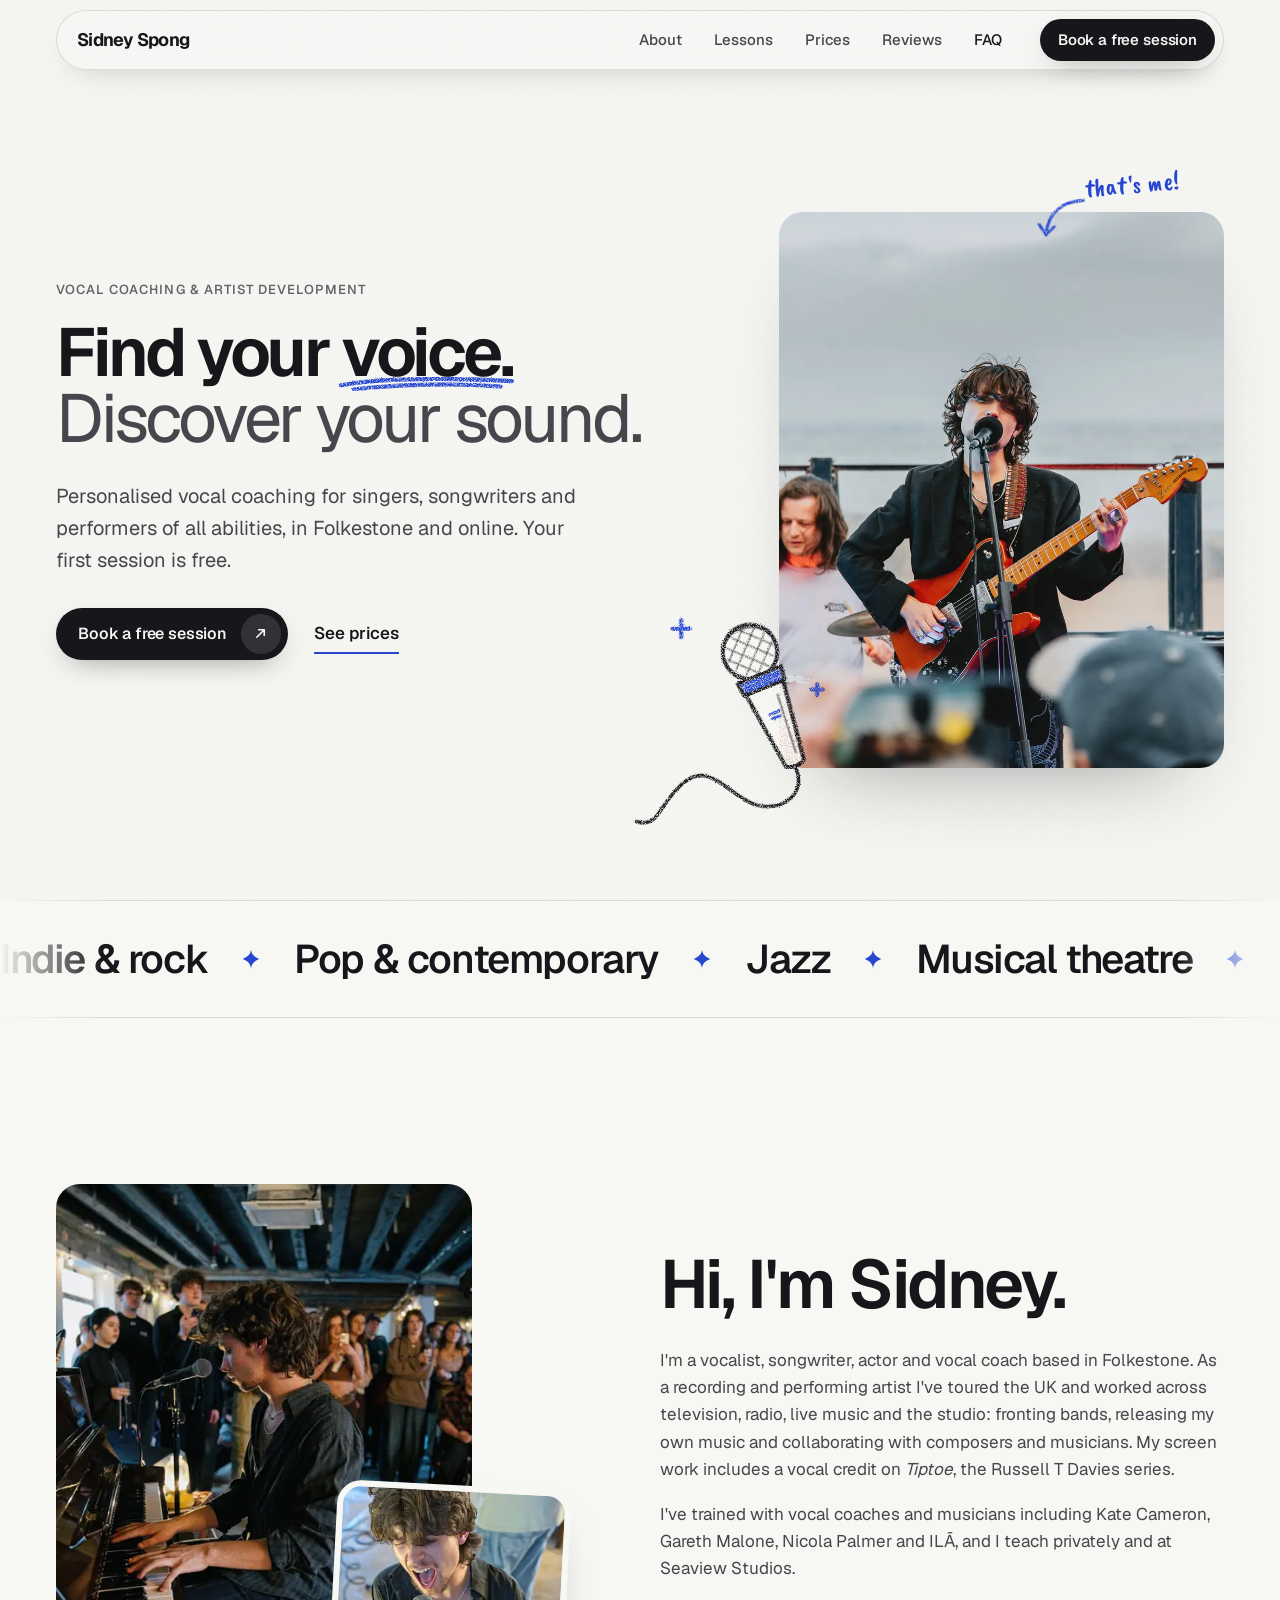
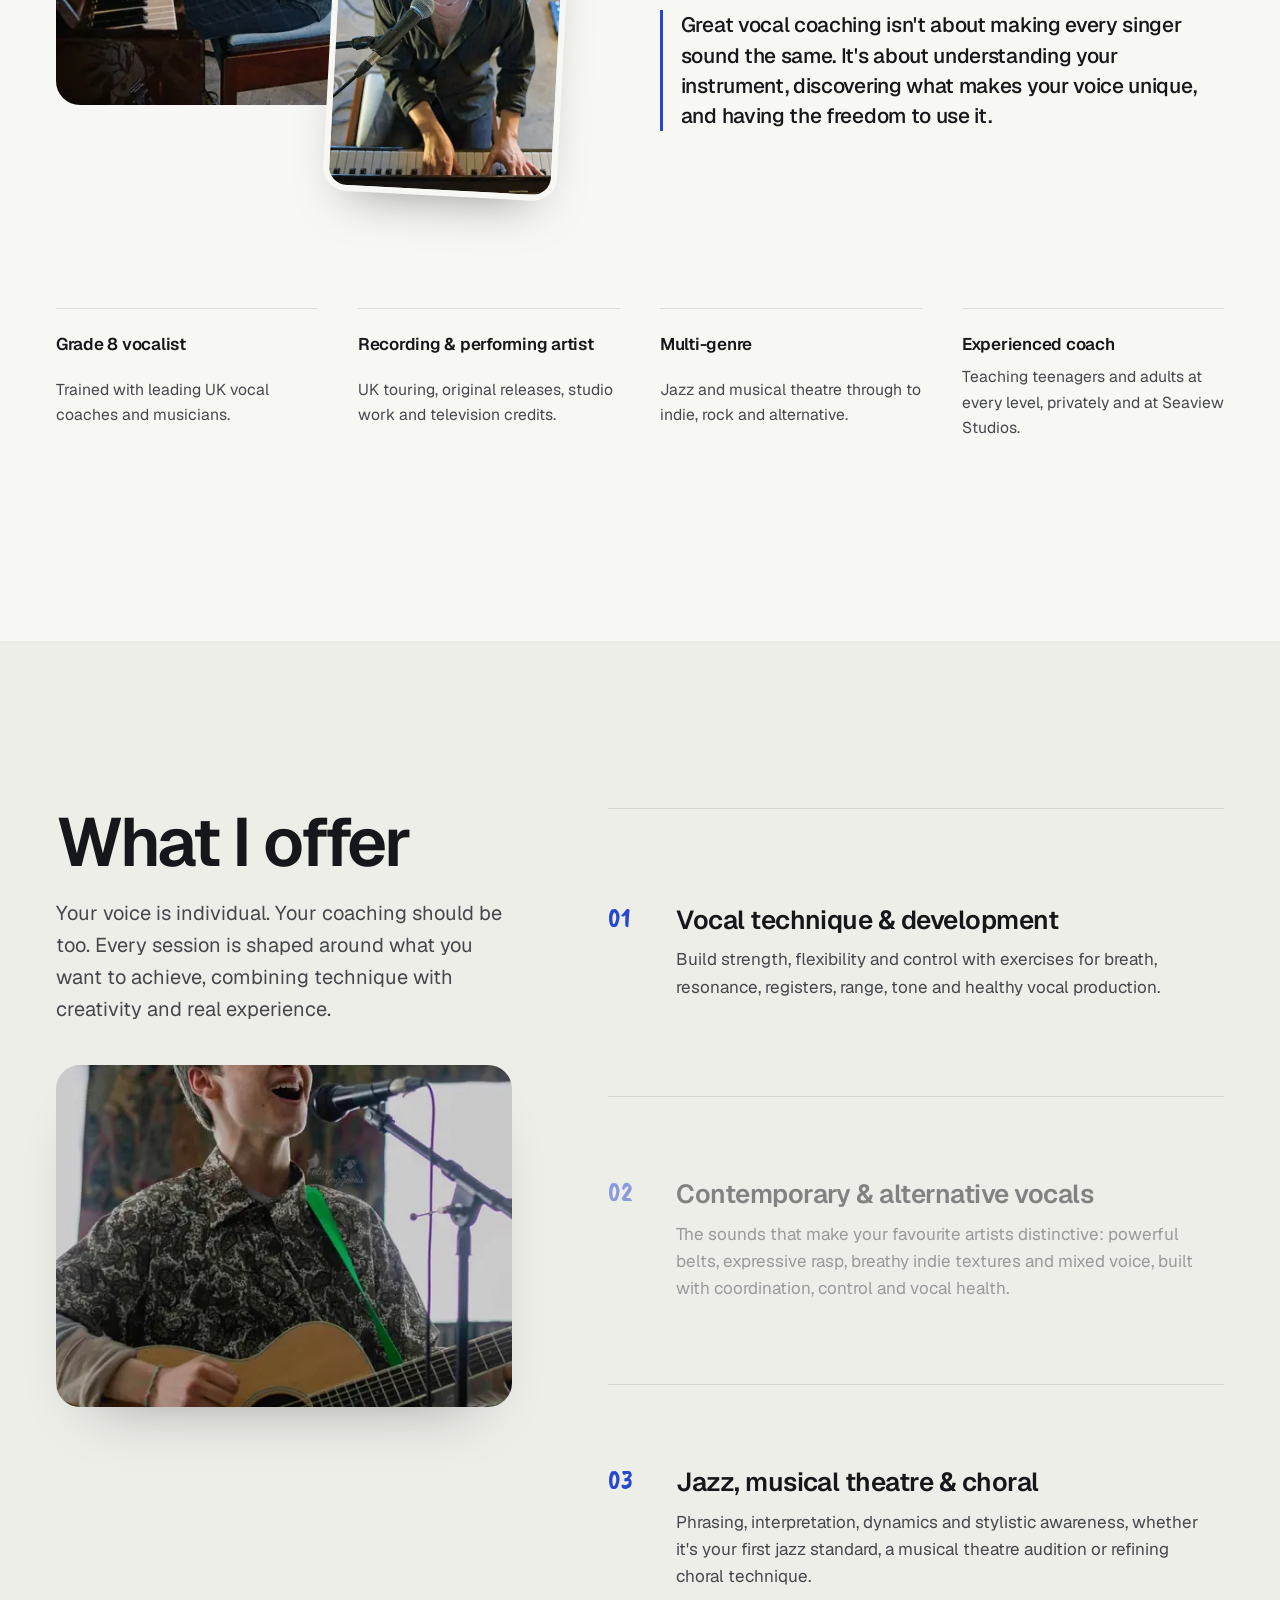
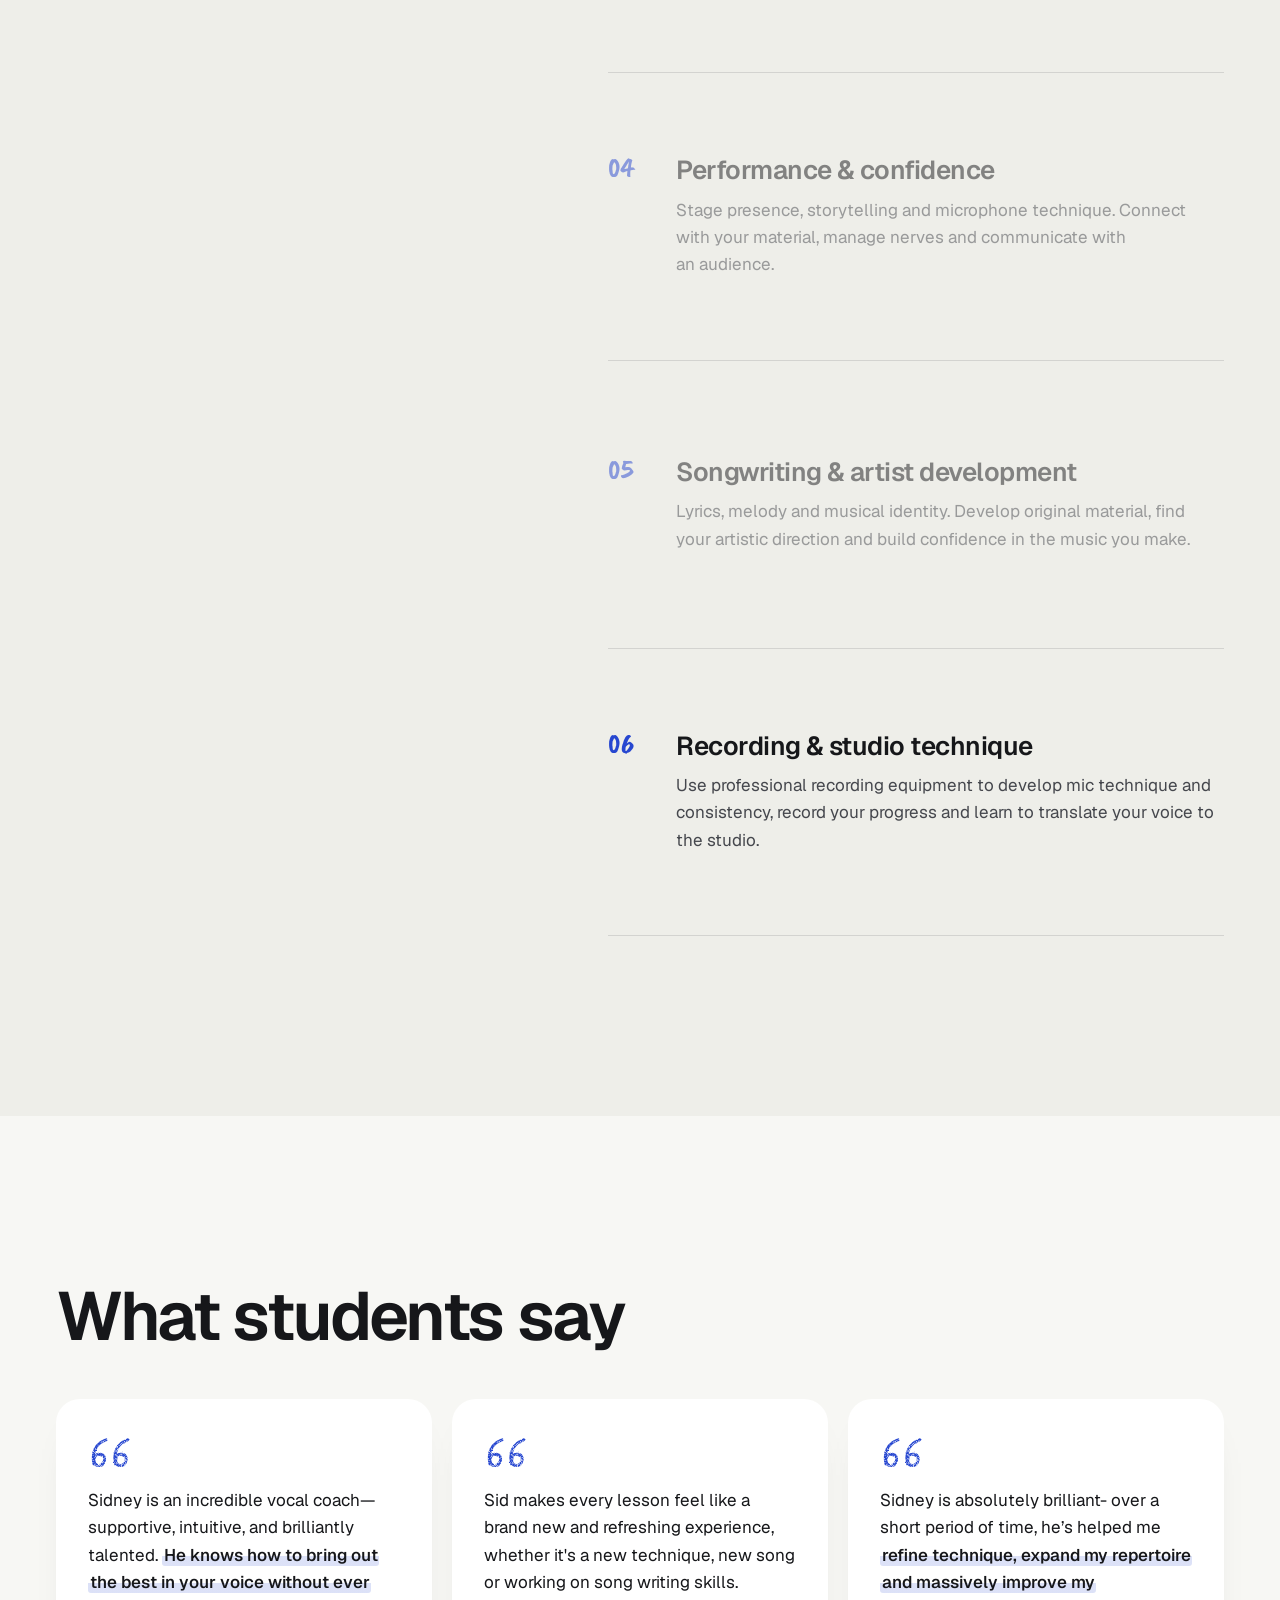
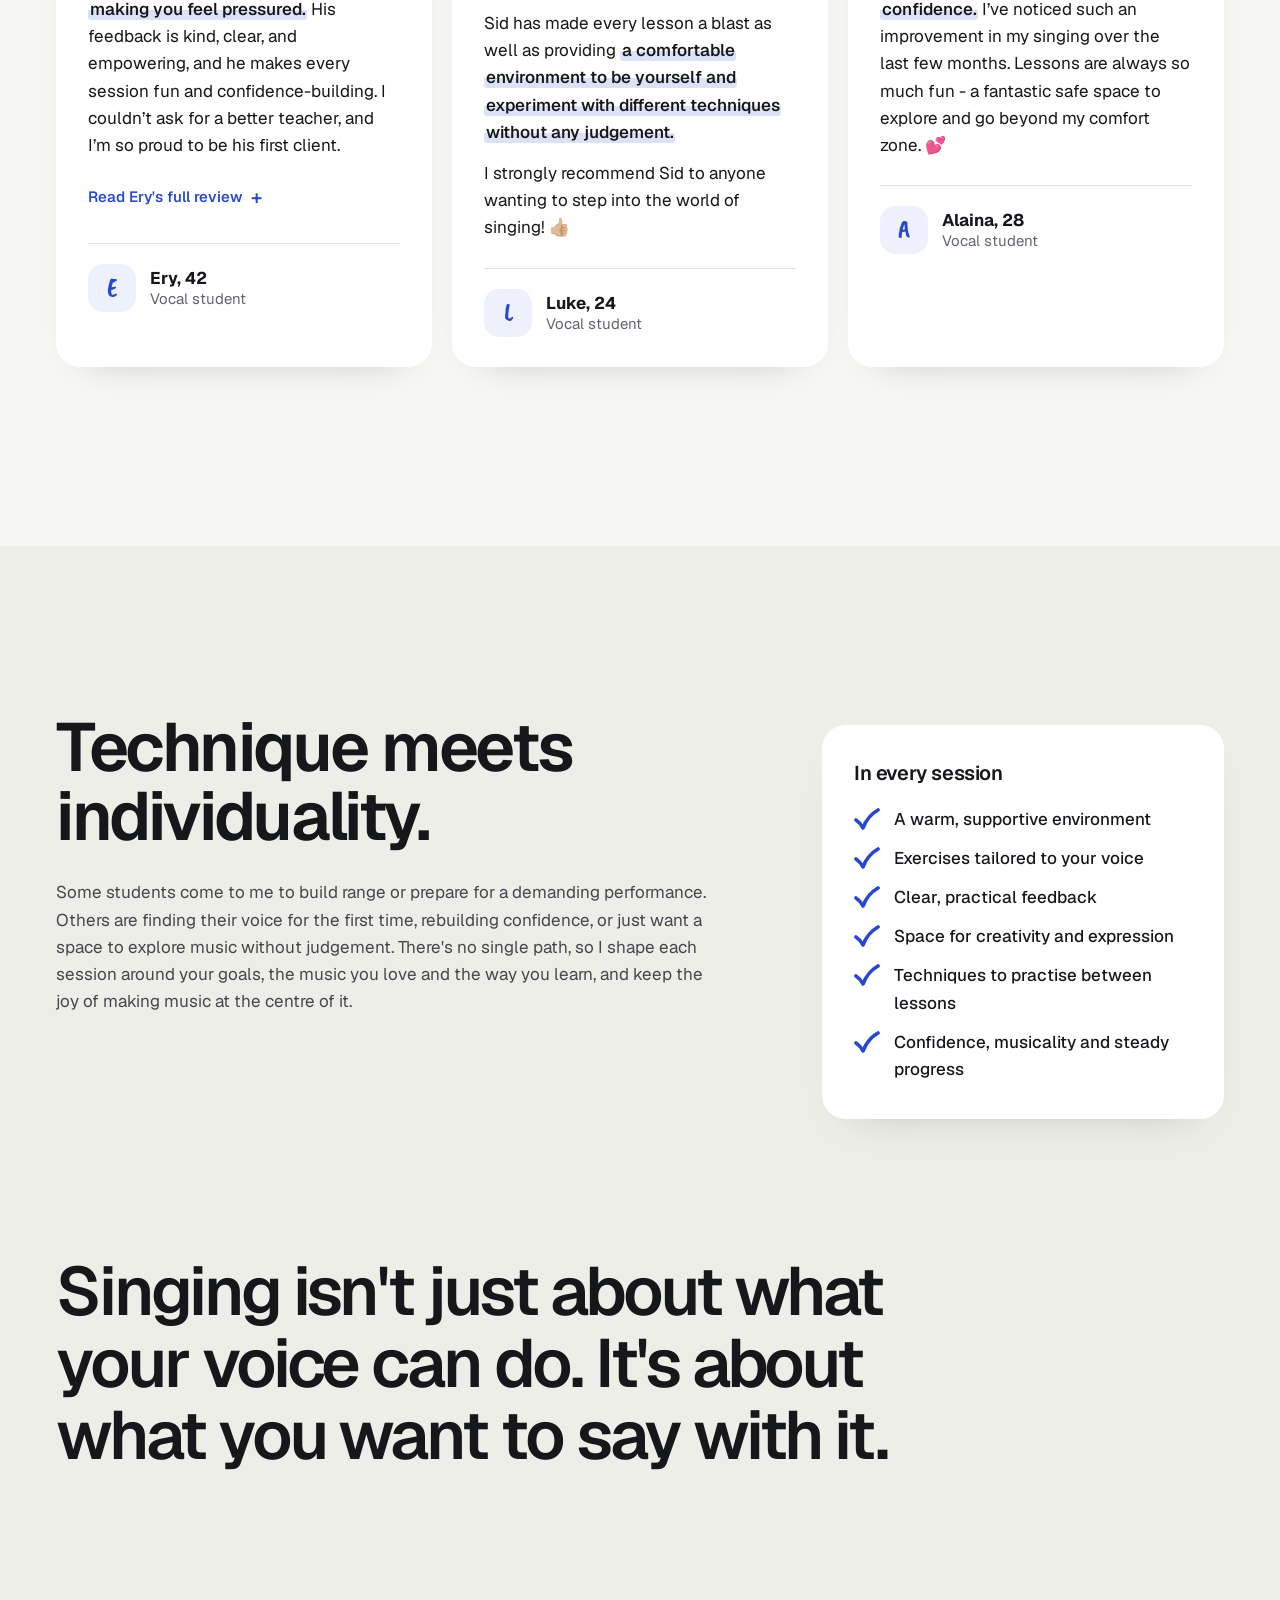
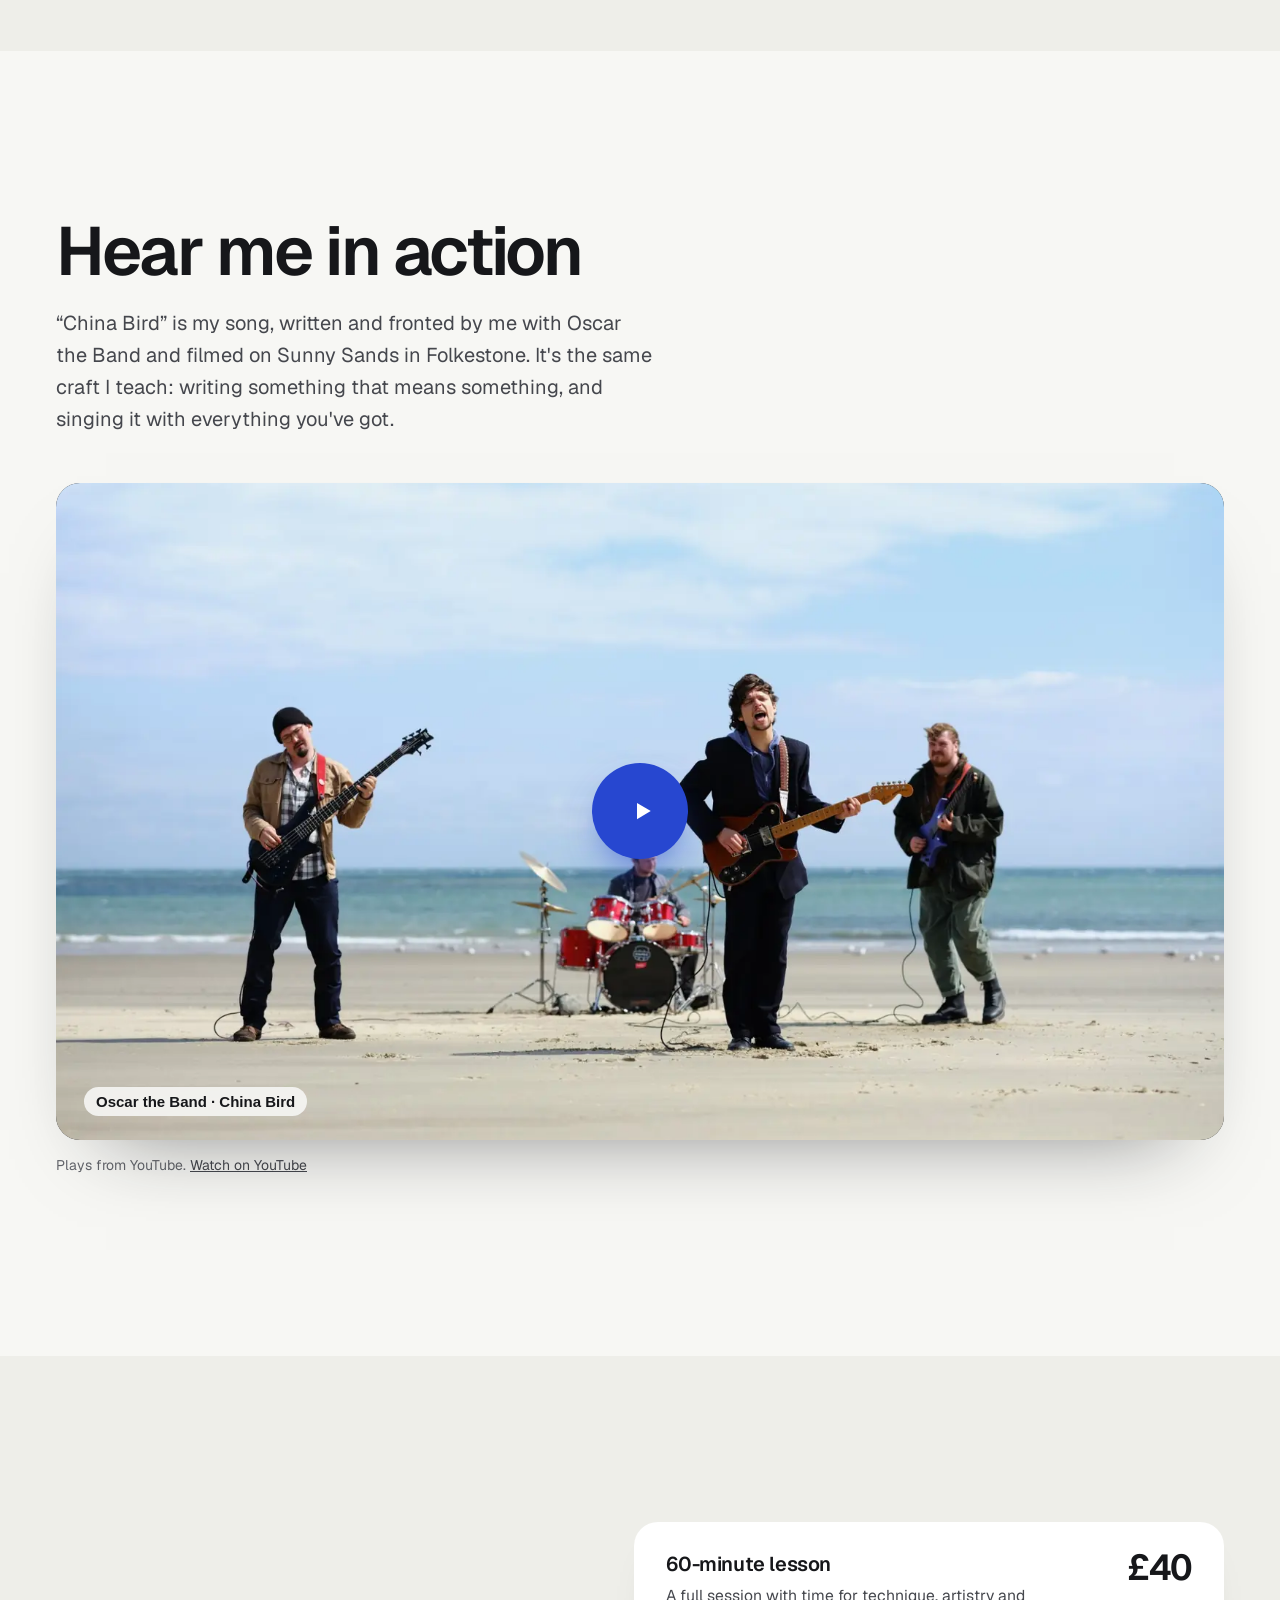
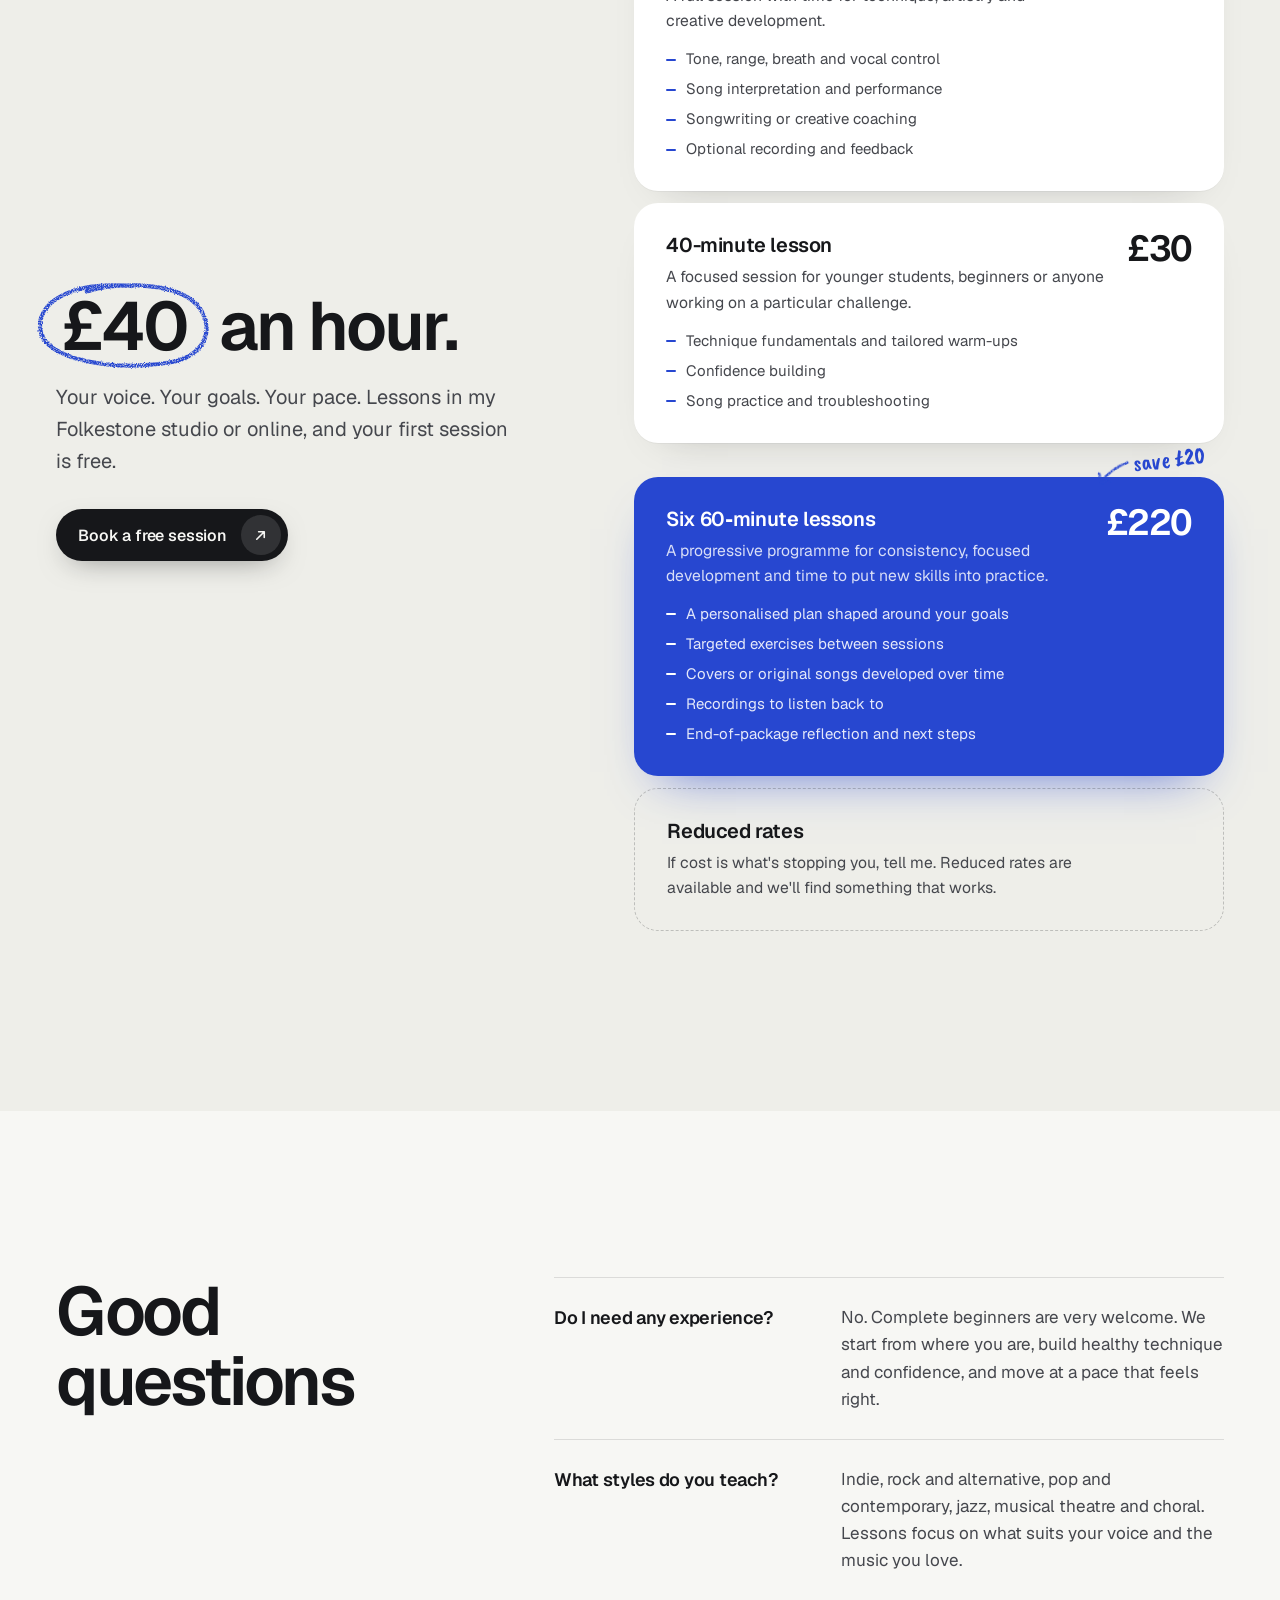
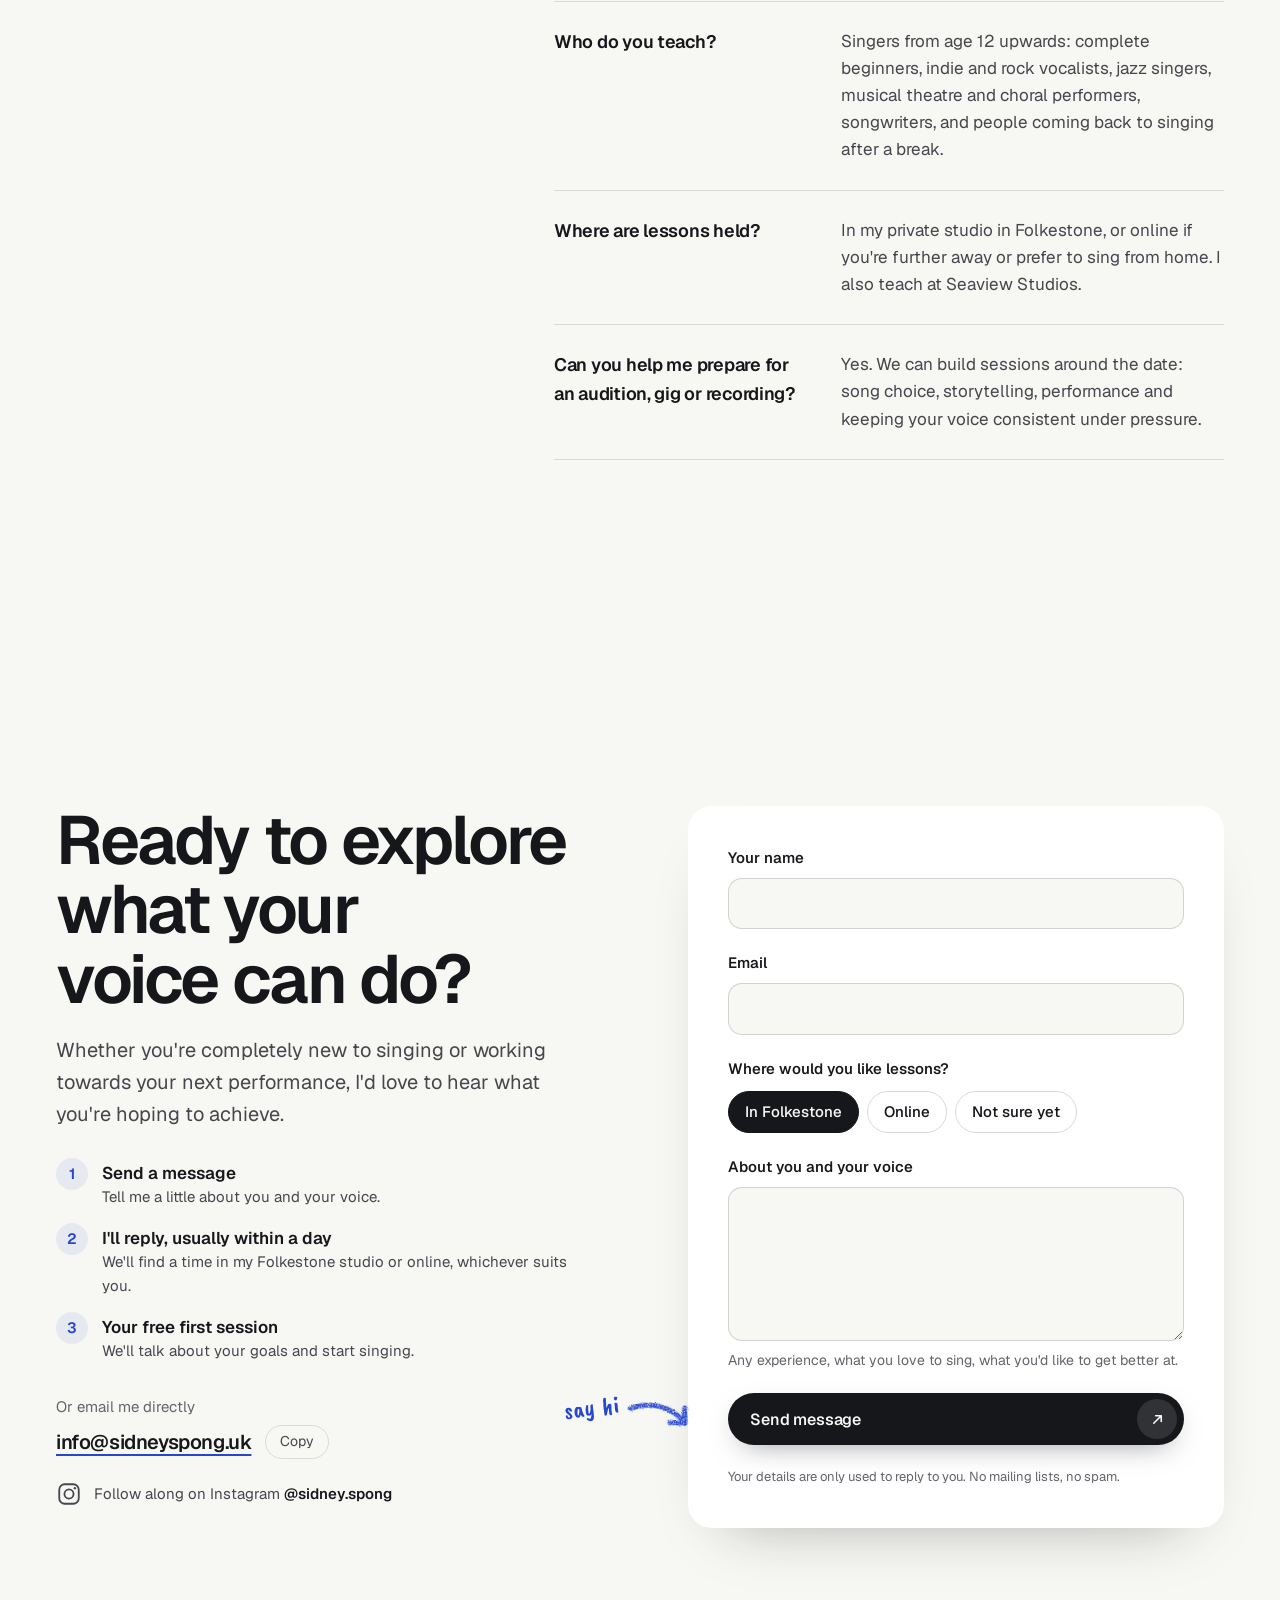
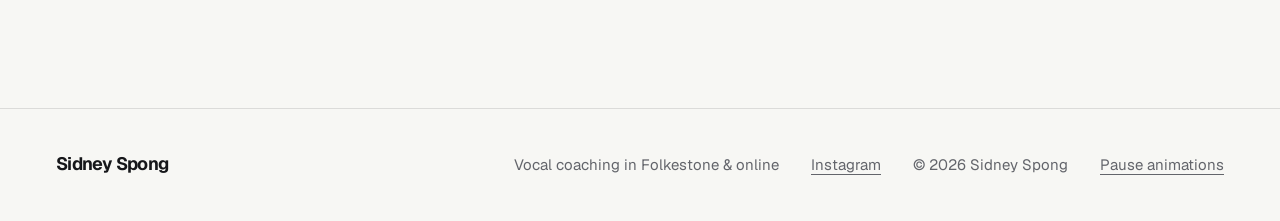
==== index.html @ 823f6c13 "Add reply time to booking steps and form confirmation Co-Authored-By: Claude Opus 5.5 <noreply@anthr" ====
<!DOCTYPE html>
<html lang="en-GB">
<head>
  <meta charset="UTF-8" />
  <meta name="viewport" content="width=device-width, initial-scale=1, viewport-fit=cover" />
  <title>Sidney Spong · Vocal Coaching in Folkestone &amp; Online</title>
  <meta name="description" content="Personalised vocal coaching in Folkestone and online with Sidney Spong: technique, contemporary and alternative vocals, jazz, musical theatre, performance, songwriting and recording, for all abilities." />
  <meta name="theme-color" content="#f7f7f4" />
  <link rel="canonical" href="https://sidneyspong.uk/" />

  <meta property="og:type" content="website" />
  <meta property="og:url" content="https://sidneyspong.uk/" />
  <meta property="og:title" content="Sidney Spong · Vocal Coaching in Folkestone &amp; Online" />
  <meta property="og:description" content="Personalised vocal coaching for singers, songwriters and performers of all abilities, in Folkestone and online." />
  <meta property="og:image" content="https://sidneyspong.uk/assets/images/og-image.jpg" />
  <meta property="og:image:width" content="1200" />
  <meta property="og:image:height" content="630" />
  <meta name="twitter:card" content="summary_large_image" />

  <link rel="icon" href="assets/images/favicon.svg" type="image/svg+xml" />
  <link rel="preload" href="assets/fonts/geist-latin.woff2" as="font" type="font/woff2" crossorigin />
  <link rel="stylesheet" href="assets/css/site.css" />

  <script type="application/ld+json">
  {
    "@context": "https://schema.org",
    "@type": "LocalBusiness",
    "name": "Sidney Spong Vocal Coaching",
    "url": "https://sidneyspong.uk/",
    "email": "info@sidneyspong.uk",
    "image": "https://sidneyspong.uk/assets/images/og-image.jpg",
    "address": { "@type": "PostalAddress", "addressLocality": "Folkestone", "addressCountry": "GB" },
    "priceRange": "£30–£220",
    "sameAs": ["https://www.instagram.com/sidney.spong/"]
  }
  </script>
</head>
<body>
  <a class="skip-link" href="#main">Skip to content</a>

  <!-- Shared crayon texture. It "boils" (re-seeds a few times a second) for a hand-animated feel. -->
  <svg class="defs" width="0" height="0" aria-hidden="true" focusable="false">
    <defs>
      <filter id="crayon-boil" x="-10%" y="-10%" width="120%" height="120%">
        <feTurbulence type="fractalNoise" baseFrequency="0.9" numOctaves="2" seed="1" result="noise">
          <animate attributeName="seed" values="1;7;13" dur="0.5s" calcMode="discrete" repeatCount="indefinite" />
        </feTurbulence>
        <feDisplacementMap in="SourceGraphic" in2="noise" scale="3" xChannelSelector="R" yChannelSelector="G" result="wobble" />
        <feColorMatrix in="noise" type="matrix" values="0 0 0 0 0  0 0 0 0 0  0 0 0 0 0  0 0 0 -2.4 2.05" result="grain" />
        <feComposite in="wobble" in2="grain" operator="in" />
      </filter>
    </defs>
  </svg>

  <!-- ================= HEADER ================= -->
  <header class="site-header" data-header>
    <div class="nav-shell">
      <a href="#top" class="wordmark" translate="no" aria-label="Sidney Spong, back to top">Sidney Spong</a>
      <nav class="nav-links" aria-label="Primary">
        <a href="#about">About</a>
        <a href="#lessons">Lessons</a>
        <a href="#prices">Prices</a>
        <a href="#reviews">Reviews</a>
        <a href="#faq">FAQ</a>
      </nav>
      <a href="#contact" class="btn btn-ink btn-sm nav-cta">Book a free session</a>
      <button class="menu-toggle" type="button" aria-expanded="false" aria-controls="mobile-menu">
        <span class="sr-only">Menu</span>
        <span class="menu-bar" aria-hidden="true"></span>
        <span class="menu-bar" aria-hidden="true"></span>
      </button>
    </div>
    <div class="mobile-menu" id="mobile-menu" hidden>
      <nav aria-label="Mobile">
        <a href="#about">About</a>
        <a href="#lessons">Lessons</a>
        <a href="#prices">Prices</a>
        <a href="#reviews">Reviews</a>
        <a href="#faq">FAQ</a>
        <a href="#contact" class="mobile-menu-cta">Book a free session</a>
      </nav>
    </div>
  </header>

  <main id="main">
    <!-- ================= HERO ================= -->
    <section class="hero" id="top">
      <div class="container hero-grid">
        <div class="hero-copy">
          <p class="eyebrow" data-reveal>Vocal coaching &amp; artist development</p>
          <h1 class="hero-title">
            <span class="line" data-reveal>Find your
              <span class="scribbled">voice.
                <svg class="scribble scribble-underline" viewBox="0 0 220 30" preserveAspectRatio="none" aria-hidden="true">
                  <g filter="url(#crayon-boil)">
                    <path pathLength="1" d="M4 18 C 50 8, 120 6, 214 12" />
                    <path pathLength="1" d="M20 24 C 80 16, 150 15, 200 20" />
                  </g>
                </svg>
              </span>
            </span>
            <span class="line line-soft" data-reveal>Discover your sound.</span>
          </h1>
          <p class="hero-sub" data-reveal>
            Personalised vocal coaching for singers, songwriters and performers of all abilities, in Folkestone and online. Your first session is free.
          </p>
          <div class="hero-ctas" data-reveal>
            <a href="#contact" class="btn btn-ink">
              Book a free session
              <span class="btn-icon" aria-hidden="true">
                <svg viewBox="0 0 16 16"><path d="M4 12 12 4M6 4h6v6" /></svg>
              </span>
            </a>
            <a href="#prices" class="text-link">See prices</a>
          </div>
        </div>

        <div class="hero-visual">
          <p class="hand-note hero-note" aria-hidden="true">
            that's me!
            <svg class="scribble scribble-arrow" viewBox="0 0 90 70">
              <g filter="url(#crayon-boil)">
                <path pathLength="1" d="M8 8 C 40 6, 66 22, 72 56" />
                <path pathLength="1" d="M58 46 L 72 58 L 82 40" />
              </g>
            </svg>
          </p>
          <figure class="hero-photo">
            <img
              src="assets/images/photos/rooftop-portrait-1280.webp"
              srcset="assets/images/photos/rooftop-portrait-720.webp 481w, assets/images/photos/rooftop-portrait-1280.webp 855w"
              sizes="(min-width: 960px) 44vw, 100vw"
              width="855" height="1280"
              alt="Sidney singing and playing a red electric guitar at a rooftop gig by the sea"
              fetchpriority="high" />
          </figure>

          <!-- Animated crayon microphone -->
          <svg class="mic" viewBox="0 -20 240 320" role="img" aria-label="Hand-drawn microphone">
            <defs>
              <clipPath id="mic-head-clip"><circle cx="0" cy="0" r="30" /></clipPath>
            </defs>
            <g filter="url(#crayon-boil)">
              <g class="mic-waves" fill="none" stroke-linecap="round">
                <path class="wave w1" d="M143.5 29.8 A52 52 0 0 1 180.2 66.5" />
                <path class="wave w2" d="M147.6 14.3 A68 68 0 0 1 195.7 62.4" />
                <path class="wave w3" d="M151.7 -1.1 A84 84 0 0 1 211.1 58.3" />
              </g>
              <path class="mic-cable" pathLength="1" d="M187 224 C 204 262, 160 286, 126 266 S 74 218, 44 246 S 16 300, -12 292" />
              <g class="mic-body-wrap">
                <g transform="translate(130 80) rotate(-22)">
                  <path class="mic-line mic-fill" d="M-34 0 a34 34 0 1 0 68 0 a34 34 0 1 0 -68 0" />
                  <g clip-path="url(#mic-head-clip)" class="mic-hatch">
                    <path d="M-40 -30 L 30 40 M-40 -12 L 12 40 M-40 6 L -6 40 M-30 -40 L 40 30 M-12 -40 L 40 12 M6 -40 L 40 -6" />
                    <path d="M40 -30 L -30 40 M40 -12 L -12 40 M40 6 L 6 40 M30 -40 L -40 30 M12 -40 L -40 12 M-6 -40 L -40 -6" />
                  </g>
                  <path class="mic-line thin" d="M-30 -14 C -22 -37, 25 -38, 33 -5 C 39 22, 10 37, -11 34" />
                  <path class="mic-line mic-fill" d="M-25 48 L -12 150 Q 0 157 12 150 L 25 48 Z" />
                  <path class="mic-line thin" d="M12 62 L 6 138" />
                  <path class="mic-band" d="M-6 82 L 6 82 M-5 88 L 5 88" />
                  <path class="mic-line mic-fill" d="M-29 31 L 29 31 L 27 48 L -27 48 Z" />
                  <path class="mic-band" d="M-24 35.5 L 24 36 M-24 40 L 24 40 M-23 44 L 23 44.5" />
                </g>
              </g>
              <g class="mic-sparkles" fill="none" stroke-linecap="round">
                <path class="spark s1" d="M44 40 L 44 62 M33 51 L 55 51" />
                <path class="spark s2" d="M214 120 L 214 134 M207 127 L 221 127" />
              </g>
            </g>
          </svg>
        </div>
      </div>
    </section>

    <!-- ================= MARQUEE ================= -->
    <div class="marquee" aria-label="Styles I teach">
      <div class="marquee-track">
        <ul class="marquee-list">
          <li>Indie &amp; rock</li><li>Pop &amp; contemporary</li><li>Jazz</li><li>Musical theatre</li><li>Choral</li><li>Alternative</li><li>Songwriting</li><li>Recording</li>
        </ul>
        <ul class="marquee-list" aria-hidden="true">
          <li>Indie &amp; rock</li><li>Pop &amp; contemporary</li><li>Jazz</li><li>Musical theatre</li><li>Choral</li><li>Alternative</li><li>Songwriting</li><li>Recording</li>
        </ul>
      </div>
    </div>

    <!-- ================= ABOUT ================= -->
    <section class="section about" id="about">
      <div class="container about-grid">
        <div class="about-photos" data-reveal>
          <figure class="photo photo-main parallax">
            <img src="assets/images/photos/piano-crowd-720.webp"
                 srcset="assets/images/photos/piano-crowd-720.webp 479w, assets/images/photos/piano-crowd-1280.webp 852w"
                 sizes="(min-width: 960px) 34vw, 78vw" width="852" height="1280" loading="lazy" decoding="async"
                 alt="Sidney playing piano to a packed room" />
          </figure>
          <figure class="photo photo-inset">
            <img src="assets/images/photos/piano-shout-720.webp" width="720" height="479" loading="lazy" decoding="async"
                 alt="Sidney belting at the keyboard" />
          </figure>
        </div>

        <div class="about-copy">
          <h2 data-reveal>Hi, I'm Sidney.</h2>
          <div class="prose" data-reveal>
            <p>I'm a vocalist, songwriter, actor and vocal coach based in Folkestone. As a recording and performing artist I've toured the UK and worked across television, radio, live music and the studio: fronting bands, releasing my own music and collaborating with composers and musicians. My screen work includes a vocal credit on <em>Tiptoe</em>, the Russell T Davies series.</p>
            <p>I've trained with vocal coaches and musicians including Kate Cameron, Gareth Malone, Nicola Palmer and ILĀ, and I teach privately and at Seaview Studios.</p>
          </div>
          <p class="about-belief" data-reveal>Great vocal coaching isn't about making every singer sound the same. It's about understanding your instrument, discovering what makes your voice unique, and having the freedom to use it.</p>
        </div>
      </div>

      <div class="container">
        <ul class="creds" aria-label="Why work with me">
          <li data-reveal><strong>Grade 8 vocalist</strong><span>Trained with leading UK vocal coaches and musicians.</span></li>
          <li data-reveal><strong>Recording &amp; performing artist</strong><span>UK touring, original releases, studio work and television credits.</span></li>
          <li data-reveal><strong>Multi-genre</strong><span>Jazz and musical theatre through to indie, rock and alternative.</span></li>
          <li data-reveal><strong>Experienced coach</strong><span>Teaching teenagers and adults at every level, privately and at Seaview Studios.</span></li>
        </ul>
      </div>
    </section>

    <!-- ================= WHAT I OFFER ================= -->
    <section class="section lessons" id="lessons">
      <div class="container lessons-grid">
        <div class="lessons-head">
          <h2 data-reveal>What I offer</h2>
          <p class="lede" data-reveal>Your voice is individual. Your coaching should be too. Every session is shaped around what you want to achieve, combining technique with creativity and real experience.</p>
          <p class="swipe-meta" aria-hidden="true"><span class="hand-note">swipe →</span><span class="lesson-count"><span data-lesson-count>01</span> / 06</span></p>
          <div class="lesson-stage" aria-hidden="true">
            <img class="is-active" data-for="1" src="assets/images/photos/golden-mic-720.webp" width="480" height="720" loading="lazy" decoding="async" alt="" />
            <img data-for="2" src="assets/images/photos/stage-pink-720.webp" width="480" height="720" loading="lazy" decoding="async" alt="" />
            <img data-for="3" src="assets/images/photos/stage-purple-720.webp" width="542" height="720" loading="lazy" decoding="async" alt="" />
            <img data-for="4" src="assets/images/photos/crowd-blur-b-960.webp" width="960" height="641" loading="lazy" decoding="async" alt="" />
            <img data-for="5" src="assets/images/photos/piano-back-720.webp" width="720" height="480" loading="lazy" decoding="async" alt="" />
            <img data-for="6" src="assets/images/photos/acoustic-720.webp" width="495" height="720" loading="lazy" decoding="async" alt="" />
          </div>
        </div>
        <ol class="lesson-list" tabindex="0" aria-label="Lesson areas">
          <li data-reveal data-lesson="1" class="is-active">
            <figure class="lesson-photo"><img src="assets/images/photos/golden-mic-720.webp" width="480" height="720" loading="lazy" decoding="async" alt="Sidney singing into a microphone in warm stage light" /></figure>
            <span class="num" aria-hidden="true">01</span>
            <div>
              <h3>Vocal technique &amp; development</h3>
              <p>Build strength, flexibility and control with exercises for breath, resonance, registers, range, tone and healthy vocal production.</p>
            </div>
          </li>
          <li data-reveal data-lesson="2">
            <figure class="lesson-photo"><img src="assets/images/photos/stage-pink-720.webp" width="480" height="720" loading="lazy" decoding="async" alt="Sidney singing with a band under pink stage lights" /></figure>
            <span class="num" aria-hidden="true">02</span>
            <div>
              <h3>Contemporary &amp; alternative vocals</h3>
              <p>The sounds that make your favourite artists distinctive: powerful belts, expressive rasp, breathy indie textures and mixed voice, built with coordination, control and vocal health.</p>
            </div>
          </li>
          <li data-reveal data-lesson="3">
            <figure class="lesson-photo"><img src="assets/images/photos/stage-purple-720.webp" width="542" height="720" loading="lazy" decoding="async" alt="Sidney singing under a red lamp in a small venue" /></figure>
            <span class="num" aria-hidden="true">03</span>
            <div>
              <h3>Jazz, musical theatre &amp; choral</h3>
              <p>Phrasing, interpretation, dynamics and stylistic awareness, whether it's your first jazz standard, a musical theatre audition or refining choral technique.</p>
            </div>
          </li>
          <li data-reveal data-lesson="4">
            <figure class="lesson-photo"><img src="assets/images/photos/crowd-blur-b-960.webp" width="960" height="641" loading="lazy" decoding="async" alt="Sidney performing with a guitar on a seaside rooftop, crowd in the foreground" /></figure>
            <span class="num" aria-hidden="true">04</span>
            <div>
              <h3>Performance &amp; confidence</h3>
              <p>Stage presence, storytelling and microphone technique. Connect with your material, manage nerves and communicate with an audience.</p>
            </div>
          </li>
          <li data-reveal data-lesson="5">
            <figure class="lesson-photo"><img src="assets/images/photos/piano-back-720.webp" width="720" height="480" loading="lazy" decoding="async" alt="Sidney singing at an upright piano in a candlelit room" /></figure>
            <span class="num" aria-hidden="true">05</span>
            <div>
              <h3>Songwriting &amp; artist development</h3>
              <p>Lyrics, melody and musical identity. Develop original material, find your artistic direction and build confidence in the music you make.</p>
            </div>
          </li>
          <li data-reveal data-lesson="6">
            <figure class="lesson-photo"><img src="assets/images/photos/acoustic-720.webp" width="495" height="720" loading="lazy" decoding="async" alt="Sidney singing into a microphone with an acoustic guitar" /></figure>
            <span class="num" aria-hidden="true">06</span>
            <div>
              <h3>Recording &amp; studio technique</h3>
              <p>Use professional recording equipment to develop mic technique and consistency, record your progress and learn to translate your voice to the studio.</p>
            </div>
          </li>
        </ol>
        <div class="lesson-progress" aria-hidden="true"><span data-lesson-progress></span></div>
      </div>
    </section>

    <!-- ================= REVIEWS ================= -->
    <section class="section reviews" id="reviews">
      <div class="container">
        <h2 data-reveal>What students say</h2>
        <!-- Students' own words. To add one, copy a <figure class="review"> block. -->
        <div class="review-wall">
          <figure class="review" data-reveal>
            <svg class="scribble quote-mark" viewBox="0 0 80 60" aria-hidden="true">
              <g filter="url(#crayon-boil)"><path d="M30 8 C 12 14, 6 30, 10 48 M24 34 C 18 30, 10 32, 10 42 C 10 52, 22 54, 26 46 C 30 38, 26 32, 20 32" /><path d="M66 8 C 48 14, 42 30, 46 48 M60 34 C 54 30, 46 32, 46 42 C 46 52, 58 54, 62 46 C 66 38, 62 32, 56 32" /></g>
            </svg>
            <blockquote>
              <p>Sidney is an incredible vocal coach—supportive, intuitive, and brilliantly talented. <mark>He knows how to bring out the best in your voice without ever making you feel pressured.</mark> His feedback is kind, clear, and empowering, and he makes every session fun and confidence-building. I couldn’t ask for a better teacher, and I’m so proud to be his first client.</p>
            </blockquote>
            <details class="review-more">
              <summary>Read Ery's full review</summary>
              <div class="review-more-body">
                <p>Working with Sidney as my vocal coach has been an absolute joy. Not only is he a phenomenal singer with a brilliant ear for music, but he also brings a deep sense of understanding, empathy, and fun to every session. His musicianship is outstanding, but what really sets him apart is the way he tailors his teaching to each individual.</p>
                <p>Sidney creates a safe, encouraging space where you're never pressured but always supported. He listens carefully to your voice, helps you discover what works for you, and celebrates your progress every step of the way. His positive reinforcement is genuinely uplifting, and when there’s something to improve, he approaches it with kindness and clarity: ‘This is what we’ll work on, and we’ll get there together.’</p>
                <p>He’s helped me not only with technique—like pitch matching, vocal closure, and blending head and chest voice—but also with performance confidence and ear training. He breaks things down in a way that’s easy to understand and makes you feel capable, not self-conscious.</p>
                <p>Sidney is not just a gifted vocalist and teacher—he’s also great fun to be around. I’m so glad I found him, and I’m incredibly proud to be his first client. I look forward to continuing our work together and can’t wait to make my debut performance with his guidance behind me.</p>
              </div>
            </details>
            <figcaption>
              <span class="avatar" aria-hidden="true">E</span>
              <span><strong>Ery, 42</strong><span>Vocal student</span></span>
            </figcaption>
          </figure>

          <figure class="review" data-reveal>
            <svg class="scribble quote-mark" viewBox="0 0 80 60" aria-hidden="true">
              <g filter="url(#crayon-boil)"><path d="M30 8 C 12 14, 6 30, 10 48 M24 34 C 18 30, 10 32, 10 42 C 10 52, 22 54, 26 46 C 30 38, 26 32, 20 32" /><path d="M66 8 C 48 14, 42 30, 46 48 M60 34 C 54 30, 46 32, 46 42 C 46 52, 58 54, 62 46 C 66 38, 62 32, 56 32" /></g>
            </svg>
            <blockquote>
              <p>Sid makes every lesson feel like a brand new and refreshing experience, whether it's a new technique, new song or working on song writing skills.</p>
              <p>Sid has made every lesson a blast as well as providing <mark>a comfortable environment to be yourself and experiment with different techniques without any judgement.</mark></p>
              <p>I strongly recommend Sid to anyone wanting to step into the world of singing! 👍🏼</p>
            </blockquote>
            <figcaption>
              <span class="avatar" aria-hidden="true">L</span>
              <span><strong>Luke, 24</strong><span>Vocal student</span></span>
            </figcaption>
          </figure>

          <figure class="review" data-reveal>
            <svg class="scribble quote-mark" viewBox="0 0 80 60" aria-hidden="true">
              <g filter="url(#crayon-boil)"><path d="M30 8 C 12 14, 6 30, 10 48 M24 34 C 18 30, 10 32, 10 42 C 10 52, 22 54, 26 46 C 30 38, 26 32, 20 32" /><path d="M66 8 C 48 14, 42 30, 46 48 M60 34 C 54 30, 46 32, 46 42 C 46 52, 58 54, 62 46 C 66 38, 62 32, 56 32" /></g>
            </svg>
            <blockquote>
              <p>Sidney is absolutely brilliant- over a short period of time, he’s helped me <mark>refine technique, expand my repertoire and massively improve my confidence.</mark> I’ve noticed such an improvement in my singing over the last few months. Lessons are always so much fun - a fantastic safe space to explore and go beyond my comfort zone. 💕</p>
            </blockquote>
            <figcaption>
              <span class="avatar" aria-hidden="true">A</span>
              <span><strong>Alaina, 28</strong><span>Vocal student</span></span>
            </figcaption>
          </figure>
        </div>
      </div>
    </section>

    <!-- ================= HOW I TEACH ================= -->
    <section class="section teach" id="approach">
      <div class="container">
        <div class="teach-grid">
          <div class="teach-copy">
            <h2 data-reveal>Technique meets individuality.</h2>
            <div class="prose" data-reveal>
              <p>Some students come to me to build range or prepare for a demanding performance. Others are finding their voice for the first time, rebuilding confidence, or just want a space to explore music without judgement. There's no single path, so I shape each session around your goals, the music you love and the way you learn, and keep the joy of making music at the centre of it.</p>
            </div>
          </div>
          <div class="teach-expect" data-reveal>
            <h3>In every session</h3>
            <ul class="ticks">
              <li>A warm, supportive environment</li>
              <li>Exercises tailored to your voice</li>
              <li>Clear, practical feedback</li>
              <li>Space for creativity and expression</li>
              <li>Techniques to practise between lessons</li>
              <li>Confidence, musicality and steady progress</li>
            </ul>
          </div>
        </div>
        <p class="manifesto" data-reveal>
          Singing isn't just about what your voice can do. It's about what you want to
          <span class="scribbled">say
            <svg class="scribble scribble-underline" viewBox="0 0 220 30" preserveAspectRatio="none" aria-hidden="true">
              <g filter="url(#crayon-boil)">
                <path pathLength="1" d="M4 18 C 50 8, 120 6, 214 12" />
                <path pathLength="1" d="M20 24 C 80 16, 150 15, 200 20" />
              </g>
            </svg>
          </span> with it.
        </p>
      </div>
    </section>

    <!-- ================= WATCH ================= -->
    <section class="section watch" id="watch">
      <div class="container">
        <div class="watch-head">
          <h2 data-reveal>Hear me in action</h2>
          <p class="lede" data-reveal>&ldquo;China Bird&rdquo; is my song, written and fronted by me with Oscar the Band and filmed on Sunny Sands in Folkestone. It's the same craft I teach: writing something that means something, and singing it with everything you've got.</p>
        </div>
        <div class="video" data-video="8S89s0-R7yM" data-reveal>
          <button type="button" class="video-play" aria-label="Play the China Bird music video by Oscar the Band">
            <img src="assets/images/photos/beach-band-960.webp"
                 srcset="assets/images/photos/beach-band-960.webp 960w, assets/images/photos/beach-band-1600.webp 1600w"
                 sizes="(min-width: 1300px) 1240px, 100vw" width="1600" height="1200" loading="lazy" decoding="async" alt="" />
            <span class="video-badge" aria-hidden="true">
              <svg viewBox="0 0 24 24"><path d="M8 5.5v13l11-6.5z" /></svg>
            </span>
            <span class="video-caption" aria-hidden="true">Oscar the Band · China Bird</span>
          </button>
        </div>
        <p class="video-note" data-reveal>
          Plays from YouTube. <a href="https://www.youtube.com/watch?v=8S89s0-R7yM" target="_blank" rel="noopener">Watch on YouTube</a>
        </p>
      </div>
    </section>

    <!-- ================= PRICES ================= -->
    <section class="section prices" id="prices">
      <div class="container prices-grid">
        <div class="prices-head">
          <h2 data-reveal>
            <span class="scribbled circled">£40
              <svg class="scribble scribble-circle" viewBox="0 0 200 110" preserveAspectRatio="none" aria-hidden="true">
                <g filter="url(#crayon-boil)">
                  <path pathLength="1" d="M108 10 C 40 4, 6 30, 10 58 C 14 92, 90 104, 150 94 C 196 86, 200 42, 168 22 C 140 6, 90 6, 60 16" />
                </g>
              </svg>
            </span>
            an hour.
          </h2>
          <p class="lede" data-reveal>Your voice. Your goals. Your pace. Lessons in my Folkestone studio or online, and your first session is free.</p>
          <a href="#contact" class="btn btn-ink prices-cta" data-reveal>
            Book a free session
            <span class="btn-icon" aria-hidden="true"><svg viewBox="0 0 16 16"><path d="M4 12 12 4M6 4h6v6" /></svg></span>
          </a>
        </div>

        <ul class="price-list" data-reveal>
          <li class="price-row">
            <div>
              <h3>60-minute lesson</h3>
              <p>A full session with time for technique, artistry and creative development.</p>
              <ul class="price-points">
                <li>Tone, range, breath and vocal control</li>
                <li>Song interpretation and performance</li>
                <li>Songwriting or creative coaching</li>
                <li>Optional recording and feedback</li>
              </ul>
            </div>
            <span class="price">£40</span>
          </li>
          <li class="price-row">
            <div>
              <h3>40-minute lesson</h3>
              <p>A focused session for younger students, beginners or anyone working on a particular challenge.</p>
              <ul class="price-points">
                <li>Technique fundamentals and tailored warm-ups</li>
                <li>Confidence building</li>
                <li>Song practice and troubleshooting</li>
              </ul>
            </div>
            <span class="price">£30</span>
          </li>
          <li class="price-row price-row-feature">
            <div>
              <h3>Six 60&#8209;minute lessons</h3>
              <p>A progressive programme for consistency, focused development and time to put new skills into practice.</p>
              <ul class="price-points">
                <li>A personalised plan shaped around your goals</li>
                <li>Targeted exercises between sessions</li>
                <li>Covers or original songs developed over time</li>
                <li>Recordings to listen back to</li>
                <li>End-of-package reflection and next steps</li>
              </ul>
            </div>
            <span class="price">£220</span>
            <span class="hand-note save-note" aria-label="Saves £20 compared with six single lessons">save £20
              <svg class="scribble scribble-arrow-small" viewBox="0 0 60 40" aria-hidden="true">
                <g filter="url(#crayon-boil)"><path pathLength="1" d="M54 6 C 40 10, 22 18, 10 32" /><path pathLength="1" d="M8 18 L 9 33 L 24 32" /></g>
              </svg>
            </span>
          </li>
          <li class="price-row price-row-note">
            <div>
              <h3>Reduced rates</h3>
              <p>If cost is what's stopping you, tell me. Reduced rates are available and we'll find something that works.</p>
            </div>
          </li>
        </ul>
      </div>
    </section>

    <!-- ================= FAQ ================= -->
    <section class="section faq" id="faq">
      <div class="container faq-grid">
        <h2 data-reveal>Good questions</h2>
        <dl class="faq-list">
          <div data-reveal>
            <dt>Do I need any experience?</dt>
            <dd>No. Complete beginners are very welcome. We start from where you are, build healthy technique and confidence, and move at a pace that feels right.</dd>
          </div>
          <div data-reveal>
            <dt>What styles do you teach?</dt>
            <dd>Indie, rock and alternative, pop and contemporary, jazz, musical theatre and choral. Lessons focus on what suits your voice and the music you love.</dd>
          </div>
          <div data-reveal>
            <dt>Who do you teach?</dt>
            <dd>Singers from age 12 upwards: complete beginners, indie and rock vocalists, jazz singers, musical theatre and choral performers, songwriters, and people coming back to singing after a break.</dd>
          </div>
          <div data-reveal>
            <dt>Where are lessons held?</dt>
            <dd>In my private studio in Folkestone, or online if you're further away or prefer to sing from home. I also teach at Seaview Studios.</dd>
          </div>
          <div data-reveal>
            <dt>Can you help me prepare for an audition, gig or recording?</dt>
            <dd>Yes. We can build sessions around the date: song choice, storytelling, performance and keeping your voice consistent under pressure.</dd>
          </div>
        </dl>
      </div>
    </section>

    <!-- ================= CONTACT ================= -->
    <section class="section contact" id="contact">
      <div class="container contact-grid">
        <div class="contact-copy">
          <h2 data-reveal>Ready to explore what your voice can do?</h2>
          <p class="lede" data-reveal>Whether you're completely new to singing or working towards your next performance, I'd love to hear what you're hoping to achieve.</p>
          <ol class="steps" data-reveal>
            <li><strong>Send a message</strong><span>Tell me a little about you and your voice.</span></li>
            <li><strong>I'll reply, usually within a day</strong><span>We'll find a time in my Folkestone studio or online, whichever suits you.</span></li>
            <li><strong>Your free first session</strong><span>We'll talk about your goals and start singing.</span></li>
          </ol>
          <div class="email-direct" data-reveal>
            <span>Or email me directly</span>
            <a href="mailto:info@sidneyspong.uk" class="email-link">info@sidneyspong.uk</a>
            <button type="button" class="copy-btn" data-copy="info@sidneyspong.uk">Copy</button>
          </div>
          <a class="insta-link" href="https://www.instagram.com/sidney.spong/" target="_blank" rel="noopener" data-reveal>
            <svg viewBox="0 0 24 24" aria-hidden="true"><rect x="3" y="3" width="18" height="18" rx="5" /><circle cx="12" cy="12" r="4.2" /><circle cx="17.4" cy="6.6" r="1.1" class="dot" /></svg>
            <span>Follow along on Instagram <strong>@sidney.spong</strong></span>
          </a>
        </div>

        <form class="contact-form" id="contact-form" novalidate data-reveal>
          <div class="field">
            <label for="f-name">Your name</label>
            <input id="f-name" name="name" type="text" autocomplete="name" required />
            <p class="field-error" id="f-name-error" aria-live="polite"></p>
          </div>
          <div class="field">
            <label for="f-email">Email</label>
            <input id="f-email" name="email" type="email" autocomplete="email" inputmode="email" spellcheck="false" required />
            <p class="field-error" id="f-email-error" aria-live="polite"></p>
          </div>
          <fieldset class="field">
            <legend>Where would you like lessons?</legend>
            <div class="chips">
              <label class="chip"><input type="radio" name="format" value="In person, Folkestone" checked /><span>In Folkestone</span></label>
              <label class="chip"><input type="radio" name="format" value="Online" /><span>Online</span></label>
              <label class="chip"><input type="radio" name="format" value="Not sure yet" /><span>Not sure yet</span></label>
            </div>
          </fieldset>
          <div class="field">
            <label for="f-message">About you and your voice</label>
            <textarea id="f-message" name="message" rows="5" required></textarea>
            <p class="field-help">Any experience, what you love to sing, what you'd like to get better at.</p>
            <p class="field-error" id="f-message-error" aria-live="polite"></p>
          </div>
          <input type="checkbox" name="botcheck" class="honeypot" tabindex="-1" autocomplete="off" aria-hidden="true" />
          <div class="submit-row">
            <button type="submit" class="btn btn-ink btn-block">
              <span class="btn-label">Send message</span>
              <span class="btn-icon" aria-hidden="true"><svg viewBox="0 0 16 16"><path d="M4 12 12 4M6 4h6v6" /></svg></span>
            </button>
            <p class="hand-note contact-note" aria-hidden="true">
              say hi
              <svg class="scribble scribble-arrow" viewBox="0 0 64 40">
                <g filter="url(#crayon-boil)"><path pathLength="1" d="M4 8 C 24 2, 44 10, 56 26" /><path pathLength="1" d="M42 26 L 57 28 L 58 13" /></g>
              </svg>
            </p>
          </div>
          <p class="form-status" role="status" aria-live="polite"></p>
          <p class="form-privacy">Your details are only used to reply to you. No mailing lists, no spam.</p>
        </form>
      </div>
    </section>
  </main>

  <footer class="site-footer">
    <div class="container footer-inner">
      <a href="#top" class="wordmark" translate="no">Sidney Spong</a>
      <p>Vocal coaching in Folkestone &amp; online</p>
      <a href="https://www.instagram.com/sidney.spong/" target="_blank" rel="noopener">Instagram</a>
      <p>© <span data-year>2026</span> Sidney Spong</p>
      <button type="button" class="motion-toggle" aria-pressed="false">Pause animations</button>
    </div>
  </footer>

  <script src="assets/js/site.js" defer></script>
</body>
</html>
---- assets/css/site.css ----
/* ==========================================================================
   Sidney Spong · Vocal Coaching
   Light, clean base with one crayon-cobalt accent. Mobile-first.
   ========================================================================== */

@font-face {
  font-family: "Geist";
  src: url("../fonts/geist-latin.woff2") format("woff2-variations"), url("../fonts/geist-latin.woff2") format("woff2");
  font-weight: 100 900;
  font-style: normal;
  font-display: swap;
}
@font-face {
  font-family: "Caveat Brush";
  src: url("../fonts/caveat-brush-latin.woff2") format("woff2");
  font-weight: 400;
  font-style: normal;
  font-display: swap;
}

:root {
  color-scheme: light;

  --paper: #f7f7f4;
  --paper-2: #eeeee9;
  --ink: #16171a;
  --ink-2: #45474d;
  --mute: #63656b;
  --line: rgba(22, 23, 26, 0.12);
  --crayon: #2747d0;
  --crayon-soft: rgba(39, 71, 208, 0.08);

  --font-sans: "Geist", ui-sans-serif, system-ui, -apple-system, "Segoe UI", sans-serif;
  --font-hand: "Caveat Brush", "Comic Sans MS", cursive;

  --gutter: clamp(20px, 5vw, 56px);
  --section-y: clamp(88px, 13vw, 168px);
  --max: 1240px;

  /* Radius rule: photos & panels 24px, inputs 14px, interactive pills full. */
  --r-lg: 24px;
  --r-md: 14px;

  --ease-out: cubic-bezier(0.22, 1, 0.36, 1);
  --ease-spring: cubic-bezier(0.32, 0.72, 0, 1);

  --z-header: 10;
  --z-menu: 20;
  --z-skip: 30;
}

*,
*::before,
*::after { box-sizing: border-box; }

html {
  -webkit-text-size-adjust: 100%;
  scroll-behavior: smooth;
  scroll-padding-top: 88px;
}

body {
  margin: 0;
  background: var(--paper);
  color: var(--ink);
  font-family: var(--font-sans);
  font-size: 1.0625rem;
  line-height: 1.6;
  font-feature-settings: "ss01";
  -webkit-font-smoothing: antialiased;
  text-rendering: optimizeLegibility;
  overflow-x: clip;
}

/* Paper grain, fixed so it never repaints on scroll */
body::before {
  content: "";
  position: fixed;
  inset: 0;
  pointer-events: none;
  z-index: 1;
  opacity: 0.35;
  mix-blend-mode: multiply;
  background-image: url("data:image/svg+xml,%3Csvg xmlns='http://www.w3.org/2000/svg' width='160' height='160'%3E%3Cfilter id='n'%3E%3CfeTurbulence type='fractalNoise' baseFrequency='0.85' numOctaves='3' stitchTiles='stitch'/%3E%3CfeColorMatrix values='0 0 0 0 0.09 0 0 0 0 0.09 0 0 0 0 0.1 0 0 0 0.09 0'/%3E%3C/filter%3E%3Crect width='100%25' height='100%25' filter='url(%23n)'/%3E%3C/svg%3E");
}

a, button, label, input, textarea { touch-action: manipulation; -webkit-tap-highlight-color: rgba(39, 71, 208, 0.12); }

img { display: block; max-width: 100%; height: auto; }
a { color: inherit; }
h1, h2, h3 { margin: 0; font-weight: 620; letter-spacing: -0.035em; line-height: 1.02; text-wrap: balance; }
p { margin: 0; text-wrap: pretty; }
figure { margin: 0; }

.sr-only {
  position: absolute !important;
  width: 1px; height: 1px; padding: 0; margin: -1px;
  overflow: hidden; clip: rect(0 0 0 0); white-space: nowrap; border: 0;
}
.defs { position: absolute; width: 0; height: 0; overflow: hidden; }

.skip-link {
  position: fixed;
  left: 12px; top: -60px;
  z-index: var(--z-skip);
  padding: 10px 16px;
  border-radius: 999px;
  background: var(--ink);
  color: var(--paper);
  text-decoration: none;
  transition: top 0.2s var(--ease-out);
}
.skip-link:focus { top: 12px; }

:focus-visible {
  outline: 2.5px solid var(--crayon);
  outline-offset: 3px;
  border-radius: 6px;
}

.container {
  width: 100%;
  max-width: calc(var(--max) + var(--gutter) * 2);
  margin-inline: auto;
  padding-inline: var(--gutter);
}

.section { position: relative; z-index: 2; padding-block: var(--section-y) calc(var(--section-y) * 1.08); }

h2 { font-size: clamp(2.35rem, 8vw, 4.25rem); }
h3 { font-size: 1.25rem; letter-spacing: -0.02em; line-height: 1.25; font-weight: 600; }

.lede {
  margin-top: 20px;
  max-width: 46ch;
  font-size: clamp(1.0625rem, 2.2vw, 1.25rem);
  color: var(--ink-2);
}

.prose { margin-top: 28px; display: grid; gap: 18px; max-width: 60ch; color: var(--ink-2); }

.eyebrow {
  font-size: 0.8125rem;
  font-weight: 550;
  letter-spacing: 0.08em;
  text-transform: uppercase;
  color: var(--mute);
}

.hand-note {
  font-family: var(--font-hand);
  color: var(--crayon);
  font-size: 1.6rem;
  line-height: 1;
  letter-spacing: 0.01em;
}

/* ---------- Buttons ---------- */
.btn {
  --pad: 22px;
  display: inline-flex;
  align-items: center;
  justify-content: center;
  gap: 14px;
  min-height: 52px;
  padding: 6px 7px 6px var(--pad);
  border: 0;
  border-radius: 999px;
  font: inherit;
  font-size: 1rem;
  font-weight: 560;
  letter-spacing: -0.01em;
  white-space: nowrap;
  text-decoration: none;
  cursor: pointer;
  transition: transform 0.4s var(--ease-spring), background-color 0.3s var(--ease-out), box-shadow 0.4s var(--ease-out);
}
.btn-ink { background: var(--ink); color: var(--paper); box-shadow: 0 10px 30px -14px rgba(22, 23, 26, 0.55); }
.btn-ink:hover { background: #24262b; box-shadow: 0 16px 34px -14px rgba(39, 71, 208, 0.55); }
.btn:active { transform: scale(0.97); }
.btn-sm { min-height: 42px; --pad: 18px; padding: 6px var(--pad); font-size: 0.9375rem; }
.btn-block { width: 100%; justify-content: space-between; }

.btn-icon {
  display: grid;
  place-items: center;
  width: 40px; height: 40px;
  border-radius: 999px;
  background: rgba(247, 247, 244, 0.12);
  transition: transform 0.5s var(--ease-spring), background-color 0.3s;
}
.btn-icon svg { width: 15px; height: 15px; fill: none; stroke: currentColor; stroke-width: 1.7; stroke-linecap: round; stroke-linejoin: round; }
.btn:hover .btn-icon { transform: translate(2px, -2px) scale(1.06); background: var(--crayon); }

.text-link {
  position: relative;
  font-weight: 560;
  text-decoration: none;
  padding-block: 6px;
  background-image: linear-gradient(var(--crayon), var(--crayon));
  background-size: 100% 2px;
  background-position: 0 100%;
  background-repeat: no-repeat;
  transition: background-size 0.4s var(--ease-out), color 0.2s;
}
.text-link:hover { color: var(--crayon); background-size: 40% 2px; }

/* ---------- Scribbles ---------- */
.scribble { overflow: visible; pointer-events: none; }
.scribble path {
  fill: none;
  stroke: var(--crayon);
  stroke-width: 5;
  stroke-linecap: round;
  stroke-linejoin: round;
}
/* Drawn on by site.js when the scribble scrolls into view */
.js .scribble [pathLength] { stroke-dasharray: 1; stroke-dashoffset: 1; }
@keyframes draw { to { stroke-dashoffset: 0; } }

.scribbled { position: relative; display: inline-block; white-space: nowrap; }

/* ---------- Header ---------- */
.site-header {
  position: fixed;
  inset: 0 0 auto;
  z-index: var(--z-header);
  padding: max(10px, env(safe-area-inset-top)) var(--gutter) 0;
  pointer-events: none;
}
.nav-shell {
  pointer-events: auto;
  display: flex;
  align-items: center;
  gap: 16px;
  max-width: var(--max);
  margin-inline: auto;
  padding: 8px 8px 8px 20px;
  border-radius: 999px;
  border: 1px solid transparent;
  transition: background-color 0.4s var(--ease-out), border-color 0.4s, box-shadow 0.4s;
}
.site-header.is-scrolled .nav-shell,
.site-header.is-open .nav-shell {
  background: rgba(247, 247, 244, 0.82);
  -webkit-backdrop-filter: blur(16px) saturate(1.4);
  backdrop-filter: blur(16px) saturate(1.4);
  border-color: var(--line);
  box-shadow: 0 12px 32px -20px rgba(22, 23, 26, 0.35);
}
.wordmark {
  font-weight: 680;
  font-size: 1.125rem;
  letter-spacing: -0.035em;
  text-decoration: none;
  margin-right: auto;
}
.nav-links { display: none; }
.nav-cta { display: none; }

.menu-toggle {
  position: relative;
  width: 46px; height: 46px;
  border: 0;
  border-radius: 999px;
  background: var(--ink);
  cursor: pointer;
}
.menu-bar {
  position: absolute;
  left: 14px; right: 14px;
  height: 1.75px;
  border-radius: 2px;
  background: var(--paper);
  transition: transform 0.45s var(--ease-spring);
}
.menu-bar:nth-of-type(2) { transform: translateY(-4px); }
.menu-bar:nth-of-type(3) { transform: translateY(4px); }
.is-open .menu-bar:nth-of-type(2) { transform: rotate(45deg); }
.is-open .menu-bar:nth-of-type(3) { transform: rotate(-45deg); }

.mobile-menu {
  pointer-events: auto;
  position: fixed;
  inset: 0;
  z-index: -1;
  display: flex;
  align-items: flex-end;
  padding: 120px var(--gutter) max(40px, env(safe-area-inset-bottom));
  background: rgba(247, 247, 244, 0.94);
  overscroll-behavior: contain;
  -webkit-backdrop-filter: blur(20px);
  backdrop-filter: blur(20px);
}
.mobile-menu[hidden] { display: none; }
.mobile-menu nav { display: grid; gap: 4px; width: 100%; }
.mobile-menu a {
  font-size: clamp(2.25rem, 11vw, 3.25rem);
  font-weight: 600;
  letter-spacing: -0.04em;
  line-height: 1.15;
  text-decoration: none;
  opacity: 0;
  transform: translateY(24px);
  transition: opacity 0.5s var(--ease-out), transform 0.6s var(--ease-spring);
}
.mobile-menu a.mobile-menu-cta { margin-top: 18px; color: var(--crayon); }
.is-open .mobile-menu a { opacity: 1; transform: none; }
.is-open .mobile-menu a:nth-child(2) { transition-delay: 0.04s; }
.is-open .mobile-menu a:nth-child(3) { transition-delay: 0.08s; }
.is-open .mobile-menu a:nth-child(4) { transition-delay: 0.12s; }
.is-open .mobile-menu a:nth-child(5) { transition-delay: 0.16s; }
.is-open .mobile-menu a:nth-child(6) { transition-delay: 0.2s; }

@media (min-width: 960px) {
  .nav-links {
    display: flex;
    gap: 4px;
  }
  .nav-links a {
    padding: 8px 14px;
    border-radius: 999px;
    font-size: 0.9375rem;
    font-weight: 500;
    color: var(--ink-2);
    text-decoration: none;
    transition: color 0.2s, background-color 0.3s;
  }
  .nav-links a:hover { color: var(--ink); background: rgba(22, 23, 26, 0.05); }
  .nav-links a.is-current { color: var(--ink); }
  .nav-cta { display: inline-flex; margin-left: 8px; }
  .menu-toggle, .mobile-menu { display: none !important; }
}

/* ---------- Hero ---------- */
.hero {
  position: relative;
  z-index: 2;
  padding-top: clamp(104px, 18vw, 136px);
  padding-bottom: clamp(56px, 8vw, 96px);
}
.hero-grid { display: grid; gap: 48px; }
.hero-title {
  margin-top: 18px;
  font-size: clamp(3.1rem, 13.5vw, 6.4rem);
  font-weight: 640;
  letter-spacing: -0.05em;
  line-height: 0.98;
}
.hero-title .line { display: block; }
.hero-title .line-soft { color: var(--ink-2); font-weight: 420; letter-spacing: -0.045em; padding-bottom: 0.06em; }
.scribble-underline {
  position: absolute;
  left: -2%;
  bottom: -0.12em;
  width: 104%;
  height: 0.3em;
}
.scribble-underline path { stroke-width: 6; }
.hero-sub { margin-top: 24px; max-width: 40ch; font-size: clamp(1.0625rem, 2.4vw, 1.25rem); color: var(--ink-2); }
.hero-ctas { margin-top: 32px; display: flex; flex-wrap: wrap; align-items: center; gap: 14px 26px; }

.hero-visual { position: relative; padding-top: 34px; }
.hero-photo {
  position: relative;
  overflow: hidden;
  border-radius: var(--r-lg);
  aspect-ratio: 4 / 4.6;
  background: var(--paper-2);
  box-shadow: 0 40px 80px -48px rgba(22, 23, 26, 0.45);
}
.hero-photo img { width: 100%; height: 100%; object-fit: cover; object-position: 50% 72%; }

.hero-note {
  position: absolute;
  top: 0;
  right: 6%;
  z-index: 3;
  transform: rotate(-5deg);
}
.hero-note .scribble-arrow { position: absolute; left: -54px; top: 18px; width: 56px; height: 46px; transform: scaleX(-1); }

/* Microphone doodle */
.mic {
  position: absolute;
  z-index: 3;
  width: clamp(150px, 42vw, 220px);
  left: -5%;
  bottom: -11%;
  overflow: visible;
  pointer-events: none;
}
.mic .mic-line, .mic .mic-cable { fill: none; stroke: var(--ink); stroke-width: 5; stroke-linecap: round; stroke-linejoin: round; }
.mic .mic-line.thin { stroke-width: 2.5; opacity: 0.6; }
.mic .mic-hatch path { fill: none; stroke: var(--ink); stroke-width: 2.2; opacity: 0.55; }
.mic .mic-band { fill: none; stroke: var(--crayon); stroke-width: 5; stroke-linecap: round; }
.mic .mic-cable { stroke-width: 4.5; stroke-dasharray: 1; stroke-dashoffset: 1; }
.mic .wave, .mic .spark { stroke: var(--crayon); stroke-width: 5; }
.mic .mic-body-wrap { transform-box: view-box; transform-origin: 187px 224px; }
/* Solid paper fill so the doodle sits on the photo like a cut-out sticker */
.mic .mic-fill { fill: var(--paper); }
.mic .mic-band { stroke-width: 4; }

.js .mic .mic-cable { animation: draw 1.8s 0.5s var(--ease-out) forwards; }
html:not(.js) .mic .mic-cable { stroke-dashoffset: 0; }

@media (prefers-reduced-motion: no-preference) {
  .mic .mic-body-wrap { animation: sway 3.4s ease-in-out infinite alternate; }
  .mic .wave { transform-box: view-box; transform-origin: 130px 80px; animation: pulse 2.4s var(--ease-out) infinite; opacity: 0; }
  .mic .w2 { animation-delay: 0.25s; }
  .mic .w3 { animation-delay: 0.5s; }
  .mic .spark { transform-box: fill-box; transform-origin: center; animation: twinkle 2.8s ease-in-out infinite; }
  .mic .s2 { animation-delay: 1.3s; }
}
@keyframes sway { from { transform: rotate(-4deg); } to { transform: rotate(3.5deg); } }
@keyframes pulse {
  0% { opacity: 0; transform: scale(0.82); }
  30% { opacity: 1; }
  100% { opacity: 0; transform: scale(1.12); }
}
@keyframes twinkle {
  0%, 100% { transform: scale(0.6) rotate(0deg); opacity: 0.3; }
  50% { transform: scale(1.1) rotate(45deg); opacity: 1; }
}

@media (min-width: 960px) {
  .hero { min-height: min(100dvh, 960px); display: flex; align-items: center; }
  .hero-grid { grid-template-columns: 1.2fr 0.8fr; align-items: center; gap: 56px; }
  .hero-title { font-size: clamp(3.5rem, 5.3vw, 5rem); }
  .hero-title .line { white-space: nowrap; }
  .hero-visual { padding-top: 40px; }
  .hero-photo { aspect-ratio: 4 / 5; }
  .mic { left: -30%; bottom: -10%; width: clamp(170px, 15vw, 220px); }
  .hero-note { right: 10%; }
}

/* ---------- Marquee ---------- */
.marquee {
  position: relative;
  z-index: 2;
  overflow: hidden;
  padding-block: 26px;
  border-block: 1px solid var(--line);
  -webkit-mask-image: linear-gradient(90deg, transparent, #000 8%, #000 92%, transparent);
  mask-image: linear-gradient(90deg, transparent, #000 8%, #000 92%, transparent);
}
.marquee-track { display: flex; width: max-content; }
.marquee-list { display: flex; margin: 0; padding: 0; list-style: none; }
.marquee-list li {
  display: flex;
  align-items: center;
  gap: 32px;
  padding-right: 32px;
  font-size: clamp(1.5rem, 4.5vw, 2.5rem);
  font-weight: 560;
  letter-spacing: -0.035em;
  white-space: nowrap;
}
.marquee-list li::after {
  content: "";
  width: 22px; height: 22px;
  background: var(--crayon);
  -webkit-mask: url("data:image/svg+xml,%3Csvg xmlns='http://www.w3.org/2000/svg' viewBox='0 0 24 24'%3E%3Cpath d='M12 2c.6 4.8 2.9 7.3 9 10-6.1 2.7-8.4 5.2-9 10-.6-4.8-2.9-7.3-9-10 6.1-2.7 8.4-5.2 9-10z'/%3E%3C/svg%3E") center / contain no-repeat;
  mask: url("data:image/svg+xml,%3Csvg xmlns='http://www.w3.org/2000/svg' viewBox='0 0 24 24'%3E%3Cpath d='M12 2c.6 4.8 2.9 7.3 9 10-6.1 2.7-8.4 5.2-9 10-.6-4.8-2.9-7.3-9-10 6.1-2.7 8.4-5.2 9-10z'/%3E%3C/svg%3E") center / contain no-repeat;
}
@media (prefers-reduced-motion: no-preference) {
  .marquee-track { animation: marquee 38s linear infinite; }
}
@keyframes marquee { to { transform: translateX(-50%); } }

/* ---------- About ---------- */
.about-grid { display: grid; gap: 64px; }
.about-photos { position: relative; padding-right: 22%; padding-bottom: 18%; }
.photo { overflow: hidden; border-radius: var(--r-lg); background: var(--paper-2); }
.photo img { width: 100%; height: 100%; object-fit: cover; }
.photo-main { aspect-ratio: 4 / 5; }
.photo-inset {
  position: absolute;
  right: 0;
  bottom: 0;
  width: 46%;
  aspect-ratio: 3 / 4;
  border: 6px solid var(--paper);
  transform: rotate(3deg);
  box-shadow: 0 24px 50px -28px rgba(22, 23, 26, 0.5);
}

.ticks { display: grid; gap: 14px; margin: 36px 0 0; padding: 0; list-style: none; }
.ticks li { display: flex; align-items: center; gap: 14px; font-weight: 520; }
.ticks li::before {
  content: "";
  flex: none;
  width: 26px; height: 22px;
  background: var(--crayon);
  -webkit-mask: url("data:image/svg+xml,%3Csvg xmlns='http://www.w3.org/2000/svg' viewBox='0 0 26 22'%3E%3Cpath d='M2 12c3 2 5 4 7 8C12 12 17 6 24 2' fill='none' stroke='%23000' stroke-width='3.6' stroke-linecap='round' stroke-linejoin='round'/%3E%3C/svg%3E") center / contain no-repeat;
  mask: url("data:image/svg+xml,%3Csvg xmlns='http://www.w3.org/2000/svg' viewBox='0 0 26 22'%3E%3Cpath d='M2 12c3 2 5 4 7 8C12 12 17 6 24 2' fill='none' stroke='%23000' stroke-width='3.6' stroke-linecap='round' stroke-linejoin='round'/%3E%3C/svg%3E") center / contain no-repeat;
}

.about-belief {
  margin-top: 28px;
  padding-left: 18px;
  border-left: 3px solid var(--crayon);
  max-width: 52ch;
  font-size: clamp(1.125rem, 2.4vw, 1.3rem);
  font-weight: 520;
  letter-spacing: -0.015em;
  line-height: 1.45;
  color: var(--ink);
}
.photo-inset img { object-position: 40% 50%; }

.creds { display: grid; gap: 0 40px; margin: clamp(64px, 9vw, 112px) 0 0; padding: 0; list-style: none; }
.creds li { display: grid; gap: 6px; padding-block: 22px; border-top: 1px solid var(--line); }
.creds strong { font-weight: 600; font-size: 1.0625rem; letter-spacing: -0.015em; }
.creds span { color: var(--ink-2); font-size: 0.98rem; }
@media (min-width: 640px) { .creds { grid-template-columns: 1fr 1fr; } }

@media (min-width: 960px) {
  .creds { grid-template-columns: repeat(4, 1fr); }
  .about-grid { grid-template-columns: 0.9fr 1fr; gap: 96px; align-items: center; }
  .about-photos { padding-right: 18%; }
}

/* ---------- Lessons ---------- */
.lessons { background: var(--paper-2); }
.lessons-grid { display: grid; gap: 56px; }
.lesson-list { display: grid; margin: 0; padding: 0; list-style: none; }
.lesson-list li {
  display: grid;
  grid-template-columns: auto 1fr;
  gap: 20px;
  padding-block: 32px;
  border-top: 1px solid var(--line);
}
.lesson-list li:last-child { border-bottom: 1px solid var(--line); }
.lesson-list .num {
  font-family: var(--font-hand);
  font-size: 1.75rem;
  line-height: 1;
  color: var(--crayon);
  min-width: 2.2ch;
}
.lesson-list p { margin-top: 10px; color: var(--ink-2); max-width: 52ch; }

/* Mobile: each lesson carries its own photo. Desktop: one sticky stage that crossfades. */
.lesson-photo {
  grid-column: 1 / -1;
  overflow: hidden;
  aspect-ratio: 4 / 3;
  border-radius: var(--r-lg);
  background: var(--paper);
  margin-bottom: 4px;
}
.lesson-photo img { width: 100%; height: 100%; object-fit: cover; }
.lesson-list li[data-lesson="1"] .lesson-photo img { object-position: 50% 25%; }
.lesson-stage { display: none; }
.swipe-meta { display: flex; align-items: baseline; justify-content: space-between; margin-top: 22px; }
.swipe-meta .hand-note { font-size: 1.35rem; transform: rotate(-3deg); transform-origin: left; }
.lesson-count { font-size: 0.9375rem; font-weight: 560; color: var(--mute); font-variant-numeric: tabular-nums; }
.lesson-count [data-lesson-count] { color: var(--ink); }
.lesson-progress { height: 3px; margin-top: 8px; border-radius: 3px; background: var(--line); overflow: hidden; }
.lesson-progress span { display: block; height: 100%; width: 100%; border-radius: 3px; background: var(--crayon); transform: scaleX(0.1667); transform-origin: left; transition: transform 0.25s var(--ease-out); }

@media (max-width: 959px) {
  .lesson-list {
    display: flex;
    gap: 12px;
    margin-inline: calc(var(--gutter) * -1);
    padding: 4px var(--gutter) 16px;
    overflow-x: auto;
    scroll-snap-type: x mandatory;
    scroll-padding-inline: var(--gutter);
    scrollbar-width: none;
  }
  .lesson-list::-webkit-scrollbar { display: none; }
  .lesson-list li,
  .lesson-list li:last-child {
    flex: 0 0 min(84%, 360px);
    scroll-snap-align: start;
    align-content: start;
    gap: 14px 12px;
    padding: 10px 10px 24px;
    border: 0;
    border-radius: var(--r-lg);
    background: #fff;
    box-shadow: 0 18px 40px -32px rgba(22, 23, 26, 0.35);
  }
  .lesson-list li > div { padding-right: 12px; }
  .lesson-list .num { padding-left: 12px; }
  .lesson-photo { border-radius: 16px; margin-bottom: 6px; }
  .lesson-list p { font-size: 0.98rem; }
}

@media (min-width: 960px) {
  .lessons-grid { grid-template-columns: 0.85fr 1.15fr; gap: 96px; align-items: start; }
  .lessons-head { position: sticky; top: 120px; }
  .lesson-photo { display: none; }
  .lesson-stage {
    display: block;
    position: relative;
    margin-top: 40px;
    aspect-ratio: 4 / 3;
    overflow: hidden;
    border-radius: var(--r-lg);
    background: var(--paper);
    box-shadow: 0 30px 60px -40px rgba(22, 23, 26, 0.45);
  }
  .lesson-stage img {
    position: absolute;
    inset: 0;
    width: 100%;
    height: 100%;
    object-fit: cover;
    opacity: 0;
    transform: scale(1.06);
    transition: opacity 0.7s var(--ease-out), transform 1.2s var(--ease-out);
  }
  .lesson-stage img[data-for="1"] { object-position: 50% 25%; }
  .lesson-stage img.is-active { opacity: 1; transform: none; }
  .swipe-meta, .lesson-progress { display: none; }
  .lesson-list li { gap: 40px; padding-block: 40px; min-height: min(32vh, 290px); align-content: center; }
  .js .lesson-list li > :not(.lesson-photo) { transition: opacity 0.5s var(--ease-out); }
  .js .lesson-list li:not(.is-active) > :not(.lesson-photo) { opacity: 0.5; }
  .lesson-list h3 { font-size: 1.625rem; }
}

/* ---------- How I teach ---------- */
.teach-grid { display: grid; gap: 48px; }
.teach-expect {
  align-self: start;
  padding: 28px 24px;
  border-radius: var(--r-lg);
  background: #fff;
  box-shadow: 0 18px 40px -32px rgba(22, 23, 26, 0.35);
}
.teach-expect .ticks { margin-top: 20px; gap: 12px; }
.teach-expect .ticks li { font-weight: 480; align-items: flex-start; }
.teach-expect .ticks li::before { margin-top: 2px; }
.manifesto {
  margin-top: clamp(72px, 11vw, 136px);
  max-width: 22ch;
  font-size: clamp(2rem, 6.4vw, 4.25rem);
  font-weight: 580;
  letter-spacing: -0.045em;
  line-height: 1.06;
  text-wrap: balance;
}
.manifesto .scribble-underline { bottom: -0.1em; }
@media (min-width: 960px) {
  .teach-grid { grid-template-columns: 1.25fr 0.75fr; gap: 96px; align-items: start; }
  .teach-expect { padding: 36px 32px; margin-top: 12px; }
}

/* ---------- Watch ---------- */
.teach { background: var(--paper-2); }
.prices { background: var(--paper-2); }
.watch-head { max-width: 760px; }
.video { margin-top: 48px; }
.video-play {
  position: relative;
  display: block;
  width: 100%;
  padding: 0;
  border: 0;
  border-radius: var(--r-lg);
  overflow: hidden;
  aspect-ratio: 16 / 9;
  background: var(--ink);
  cursor: pointer;
  box-shadow: 0 40px 80px -50px rgba(22, 23, 26, 0.55);
}
.video-play img { width: 100%; height: 100%; object-fit: cover; object-position: 50% 48%; transition: transform 1.2s var(--ease-out), filter 0.6s; }
.video-play:hover img { transform: scale(1.03); filter: brightness(0.92); }
.video-badge {
  position: absolute;
  left: 50%;
  top: 50%;
  display: grid;
  place-items: center;
  width: 76px; height: 76px;
  margin: -38px 0 0 -38px;
  border-radius: 999px;
  background: var(--crayon);
  box-shadow: 0 18px 40px -14px rgba(39, 71, 208, 0.8);
  transition: transform 0.5s var(--ease-spring);
}
.video-badge svg { width: 30px; height: 30px; margin-left: 4px; fill: #fff; }
.video-play:hover .video-badge { transform: scale(1.08); }
.video-play:active .video-badge { transform: scale(0.96); }
.video-caption {
  position: absolute;
  left: 18px;
  bottom: 16px;
  padding: 6px 12px;
  border-radius: 999px;
  background: rgba(247, 247, 244, 0.9);
  color: var(--ink);
  font-size: 0.875rem;
  font-weight: 560;
}
.video iframe { display: block; width: 100%; aspect-ratio: 16 / 9; border: 0; border-radius: var(--r-lg); background: var(--ink); }
.video-note { margin-top: 14px; color: var(--mute); font-size: 0.875rem; }
.video-note a { color: var(--ink-2); }

@media (min-width: 960px) {
  .video-badge { width: 96px; height: 96px; margin: -48px 0 0 -48px; }
  .video-caption { left: 28px; bottom: 24px; font-size: 0.9375rem; }
}

/* ---------- Prices ---------- */
.prices-grid { display: grid; gap: 56px; }
.circled { padding-inline: 0.08em; margin-right: 0.18em; }
.scribble-circle { position: absolute; left: -18%; top: -22%; width: 136%; height: 144%; }
.scribble-circle path { stroke-width: 4.5; }

.price-list { display: grid; gap: 12px; margin: 0; padding: 0; list-style: none; }
.price-row {
  position: relative;
  display: grid;
  grid-template-columns: 1fr auto;
  gap: 8px 24px;
  align-items: start;
  padding: 26px 24px;
  border-radius: var(--r-lg);
  background: #fff;
  box-shadow: 0 1px 0 rgba(22, 23, 26, 0.04), 0 18px 40px -32px rgba(22, 23, 26, 0.35);
}
.price-row { grid-template-columns: 1fr; }
.price-row h3 { padding-right: 84px; }
.price-row > .price { position: absolute; top: 24px; right: 24px; }
.price-row p { margin-top: 6px; color: var(--ink-2); font-size: 0.98rem; max-width: 44ch; }
.price {
  font-size: clamp(1.75rem, 5vw, 2.25rem);
  font-weight: 620;
  letter-spacing: -0.04em;
  line-height: 1;
  font-variant-numeric: tabular-nums;
}
.price-row-feature { margin-top: 22px; background: var(--crayon); color: #fff; box-shadow: 0 24px 48px -28px rgba(39, 71, 208, 0.75); }
.price-row-feature p { color: rgba(255, 255, 255, 0.82); }
.save-note {
  position: absolute;
  right: 18px;
  top: -30px;
  transform: rotate(-6deg);
  font-size: 1.5rem;
}
.scribble-arrow-small { position: absolute; left: -40px; top: 6px; width: 38px; height: 28px; }
.scribble-arrow-small path { stroke-width: 4; }
.prices-cta { margin-top: 32px; }
.price-points { display: grid; gap: 6px; margin: 14px 0 0; padding: 0; list-style: none; font-size: 0.9375rem; color: var(--ink-2); }
.price-points li { display: flex; gap: 10px; }
.price-points li::before { content: ""; flex: none; width: 10px; height: 2px; margin-top: 0.75em; border-radius: 2px; background: var(--crayon); }
.price-row-feature .price-points { color: rgba(255, 255, 255, 0.88); }
.price-row-feature .price-points li::before { background: #fff; }
.price-row-note { background: transparent; box-shadow: none; border: 1.5px dashed rgba(22, 23, 26, 0.22); }

@media (min-width: 960px) {
  .prices-grid { grid-template-columns: 0.9fr 1.1fr; gap: 96px; align-items: center; }
  .price-row { padding: 30px 32px; }
  .price-row > .price { top: 28px; right: 32px; }
}

/* ---------- Reviews ---------- */
.reviews { background: var(--paper); }
.review-wall { display: grid; gap: 16px; margin-top: 48px; align-items: start; }
.review {
  display: flex;
  flex-direction: column;
  padding: 30px 24px 26px;
  border-radius: var(--r-lg);
  background: #fff;
  box-shadow: 0 18px 40px -32px rgba(22, 23, 26, 0.35);
}
.review blockquote { margin: 0; display: grid; gap: 14px; }
.review blockquote p { color: var(--ink); font-size: 1.0625rem; line-height: 1.6; }
.quote-mark { width: 48px; height: 36px; margin-bottom: 16px; }
.quote-mark path { stroke-width: 5; }
.review figcaption { display: flex; align-items: center; gap: 14px; margin-top: 26px; padding-top: 20px; border-top: 1px solid var(--line); }
.review figcaption > span:last-child { display: grid; line-height: 1.3; }
.review figcaption span span { color: var(--mute); font-size: 0.9375rem; }
.avatar {
  display: grid;
  place-items: center;
  flex: none;
  width: 48px; height: 48px;
  border-radius: 15px;
  background: var(--crayon-soft);
  color: var(--crayon);
  font-family: var(--font-hand);
  font-size: 1.6rem;
  line-height: 1;
}
.review mark {
  padding: 0 0.1em;
  border-radius: 3px;
  background: linear-gradient(transparent 55%, rgba(39, 71, 208, 0.16) 55%);
  color: inherit;
  font-weight: 560;
  -webkit-box-decoration-break: clone;
  box-decoration-break: clone;
}
.review-more { margin-top: 18px; }
.review-more summary {
  display: inline-flex;
  align-items: center;
  gap: 8px;
  min-height: 40px;
  font-weight: 560;
  font-size: 0.9375rem;
  color: var(--crayon);
  cursor: pointer;
  list-style: none;
}
.review-more summary::-webkit-details-marker { display: none; }
.review-more summary::after { content: "+"; font-size: 1.25rem; line-height: 1; transition: transform 0.3s var(--ease-spring); }
.review-more[open] summary::after { transform: rotate(45deg); }
.review-more-body { display: grid; gap: 12px; padding-top: 8px; }
.review-more-body p { color: var(--ink-2); font-size: 0.9375rem; }

@media (min-width: 960px) {
  .review-wall { grid-template-columns: repeat(3, 1fr); gap: 20px; }
  .review { padding: 36px 32px 30px; min-height: 100%; }
}

/* ---------- FAQ ---------- */
.faq-grid { display: grid; gap: 40px; }
.faq-list { margin: 0; display: grid; }
.faq-list > div { padding-block: 26px; border-top: 1px solid var(--line); }
.faq-list > div:last-child { border-bottom: 1px solid var(--line); }
.faq-list dt { font-weight: 600; font-size: 1.125rem; letter-spacing: -0.015em; }
.faq-list dd { margin: 8px 0 0; color: var(--ink-2); max-width: 60ch; }

@media (min-width: 960px) {
  .faq-grid { grid-template-columns: 0.75fr 1.25fr; gap: 96px; }
  .faq-list > div { display: grid; grid-template-columns: 0.8fr 1.2fr; gap: 32px; }
  .faq-list dd { margin: 0; }
}

/* ---------- Contact ---------- */
.contact-grid { display: grid; gap: 48px; }
.contact-copy { position: relative; }
.email-direct { display: flex; flex-wrap: wrap; align-items: center; gap: 6px 14px; margin-top: 32px; color: var(--mute); font-size: 0.9375rem; }
.email-direct span { flex-basis: 100%; }
.email-link { color: var(--ink); font-size: 1.25rem; font-weight: 580; letter-spacing: -0.02em; text-decoration-color: var(--crayon); text-decoration-thickness: 2px; text-underline-offset: 5px; }
.copy-btn {
  min-height: 34px;
  padding: 4px 14px;
  border: 1px solid var(--line);
  border-radius: 999px;
  background: transparent;
  color: var(--ink-2);
  font: inherit;
  font-size: 0.875rem;
  cursor: pointer;
  transition: background-color 0.2s, color 0.2s, transform 0.3s var(--ease-spring);
}
.copy-btn:hover { background: #fff; color: var(--ink); }
.copy-btn:active { transform: scale(0.96); }
.contact-note { display: none; }
.submit-row { position: relative; }
.steps { display: grid; gap: 14px; margin: 28px 0 0; padding: 0; list-style: none; counter-reset: step; }
.steps li { display: grid; grid-template-columns: auto 1fr; column-gap: 14px; counter-increment: step; }
.steps li::before {
  content: counter(step);
  grid-row: span 2;
  display: grid;
  place-items: center;
  width: 32px; height: 32px;
  border-radius: 999px;
  background: var(--crayon-soft);
  color: var(--crayon);
  font-weight: 620;
  font-size: 0.9375rem;
}
.steps strong { font-weight: 600; line-height: 1.35; padding-top: 4px; }
.steps span { color: var(--ink-2); font-size: 0.9375rem; }
.insta-link {
  display: inline-flex;
  align-items: center;
  gap: 12px;
  margin-top: 22px;
  color: var(--ink-2);
  font-size: 0.9375rem;
  text-decoration: none;
  transition: color 0.2s;
}
.insta-link svg { flex: none; width: 26px; height: 26px; fill: none; stroke: currentColor; stroke-width: 1.7; }
.insta-link svg .dot { fill: currentColor; stroke: none; }
.insta-link strong { color: var(--ink); font-weight: 580; }
.insta-link:hover { color: var(--crayon); }

.contact-form {
  display: grid;
  gap: 22px;
  padding: 28px 22px;
  border-radius: var(--r-lg);
  background: #fff;
  box-shadow: 0 30px 60px -40px rgba(22, 23, 26, 0.4);
}
.field { display: grid; gap: 8px; margin: 0; padding: 0; border: 0; min-width: 0; }
.field label, .field legend { padding: 0; font-weight: 560; font-size: 0.9375rem; }
.field legend { margin-bottom: 10px; }
.field input[type="text"],
.field input[type="email"],
.field textarea {
  width: 100%;
  min-height: 50px;
  padding: 12px 16px;
  border: 1.5px solid rgba(22, 23, 26, 0.16);
  border-radius: var(--r-md);
  background: var(--paper);
  color: var(--ink);
  font: inherit;
  font-size: 1rem; /* 16px stops iOS zooming on focus */
  transition: border-color 0.2s, box-shadow 0.25s, background-color 0.2s;
}
.field textarea { resize: vertical; min-height: 140px; }
.field input:hover, .field textarea:hover { border-color: rgba(22, 23, 26, 0.32); }
.field input:focus, .field textarea:focus { outline: none; border-color: var(--crayon); background: #fff; box-shadow: 0 0 0 4px var(--crayon-soft); }
.field [aria-invalid="true"] { border-color: #b3261e; }
.field-help { color: var(--mute); font-size: 0.875rem; }
.field-error { color: #b3261e; font-size: 0.875rem; font-weight: 500; }
.field-error:empty { display: none; }

.chips { display: flex; flex-wrap: wrap; gap: 8px; }
.chip { position: relative; cursor: pointer; }
.chip input { position: absolute; opacity: 0; inset: 0; margin: 0; cursor: pointer; }
.chip span {
  display: inline-flex;
  align-items: center;
  min-height: 42px;
  padding: 8px 16px;
  border: 1.5px solid rgba(22, 23, 26, 0.16);
  border-radius: 999px;
  font-size: 0.9375rem;
  font-weight: 520;
  transition: background-color 0.2s, border-color 0.2s, color 0.2s;
}
.chip input:checked + span { background: var(--ink); border-color: var(--ink); color: var(--paper); }
.chip input:focus-visible + span { outline: 2.5px solid var(--crayon); outline-offset: 3px; }

.honeypot { position: absolute; left: -9999px; width: 1px; height: 1px; opacity: 0; }

.form-status { font-size: 0.9375rem; color: var(--ink-2); }
.form-status:empty { display: none; }
.form-status.is-success { color: #1d6b3a; font-weight: 520; }
.form-status.is-error { color: #b3261e; font-weight: 520; }
.form-status a { color: inherit; }
.form-privacy { color: var(--mute); font-size: 0.8125rem; }
.contact-form.is-sending .btn { opacity: 0.7; pointer-events: none; }

@media (min-width: 960px) {
  .contact-grid { grid-template-columns: 1fr 1fr; gap: 96px; align-items: start; }
  .contact-form { padding: 40px; }
  .contact-note {
    display: block;
    position: absolute;
    right: calc(100% + 108px);
    top: 50%;
    transform: translateY(-95%) rotate(-6deg);
    white-space: nowrap;
  }
  .contact-note .scribble-arrow { position: absolute; left: calc(100% + 6px); top: 10px; width: 64px; height: 40px; }
}

/* ---------- Footer ---------- */
.site-footer { position: relative; z-index: 2; padding-block: 40px max(40px, env(safe-area-inset-bottom)); border-top: 1px solid var(--line); color: var(--mute); font-size: 0.9375rem; }
.footer-inner { display: flex; flex-wrap: wrap; gap: 8px 32px; align-items: baseline; }
.footer-inner .wordmark { color: var(--ink); margin-right: auto; }
.footer-inner a:not(.wordmark) { color: inherit; text-underline-offset: 4px; }
.footer-inner a:not(.wordmark):hover { color: var(--ink); }

.motion-toggle {
  padding: 4px 0;
  border: 0;
  background: none;
  color: inherit;
  font: inherit;
  text-decoration: underline;
  text-underline-offset: 4px;
  cursor: pointer;
}
.motion-toggle:hover { color: var(--ink); }

/* Visitor paused all motion from the footer */
.motion-paused *, .motion-paused *::before, .motion-paused *::after { animation-play-state: paused !important; }

/* ---------- Reveal on scroll ---------- */
@media (prefers-reduced-motion: no-preference) {
  .js [data-reveal] {
    opacity: 0;
    transform: translateY(28px);
    transition: opacity 0.9s var(--ease-out), transform 1s var(--ease-out);
    transition-delay: var(--d, 0s);
  }
  .js [data-reveal].is-in { opacity: 1; transform: none; }
}

/* Scroll-linked drift on select photos (progressive enhancement) */
@supports (animation-timeline: view()) {
  @media (prefers-reduced-motion: no-preference) {
    .parallax img {
      animation: drift linear both;
      animation-timeline: view();
      animation-range: cover;
    }
    .hero-photo img {
      animation: zoom-out linear both;
      animation-timeline: view();
      animation-range: exit -10% exit 100%;
    }
  }
}
@keyframes drift { from { transform: translateY(-5%) scale(1.12); } to { transform: translateY(5%) scale(1.12); } }
@keyframes zoom-out { from { transform: scale(1); } to { transform: scale(1.08); } }

@media (prefers-reduced-motion: reduce) {
  html { scroll-behavior: auto; }
  .js .scribble [pathLength], .js .mic .mic-cable { animation: none; stroke-dashoffset: 0; }
}

/* ---------- 404 ---------- */
.not-found { position: relative; z-index: 2; min-height: 100dvh; display: grid; grid-template-rows: auto 1fr; padding-block: 28px 64px; }
.not-found .wordmark { justify-self: start; }
.not-found-body { align-self: center; max-width: 640px; }
.not-found h1 { margin-top: 10px; font-size: clamp(2.5rem, 9vw, 4.5rem); letter-spacing: -0.045em; }
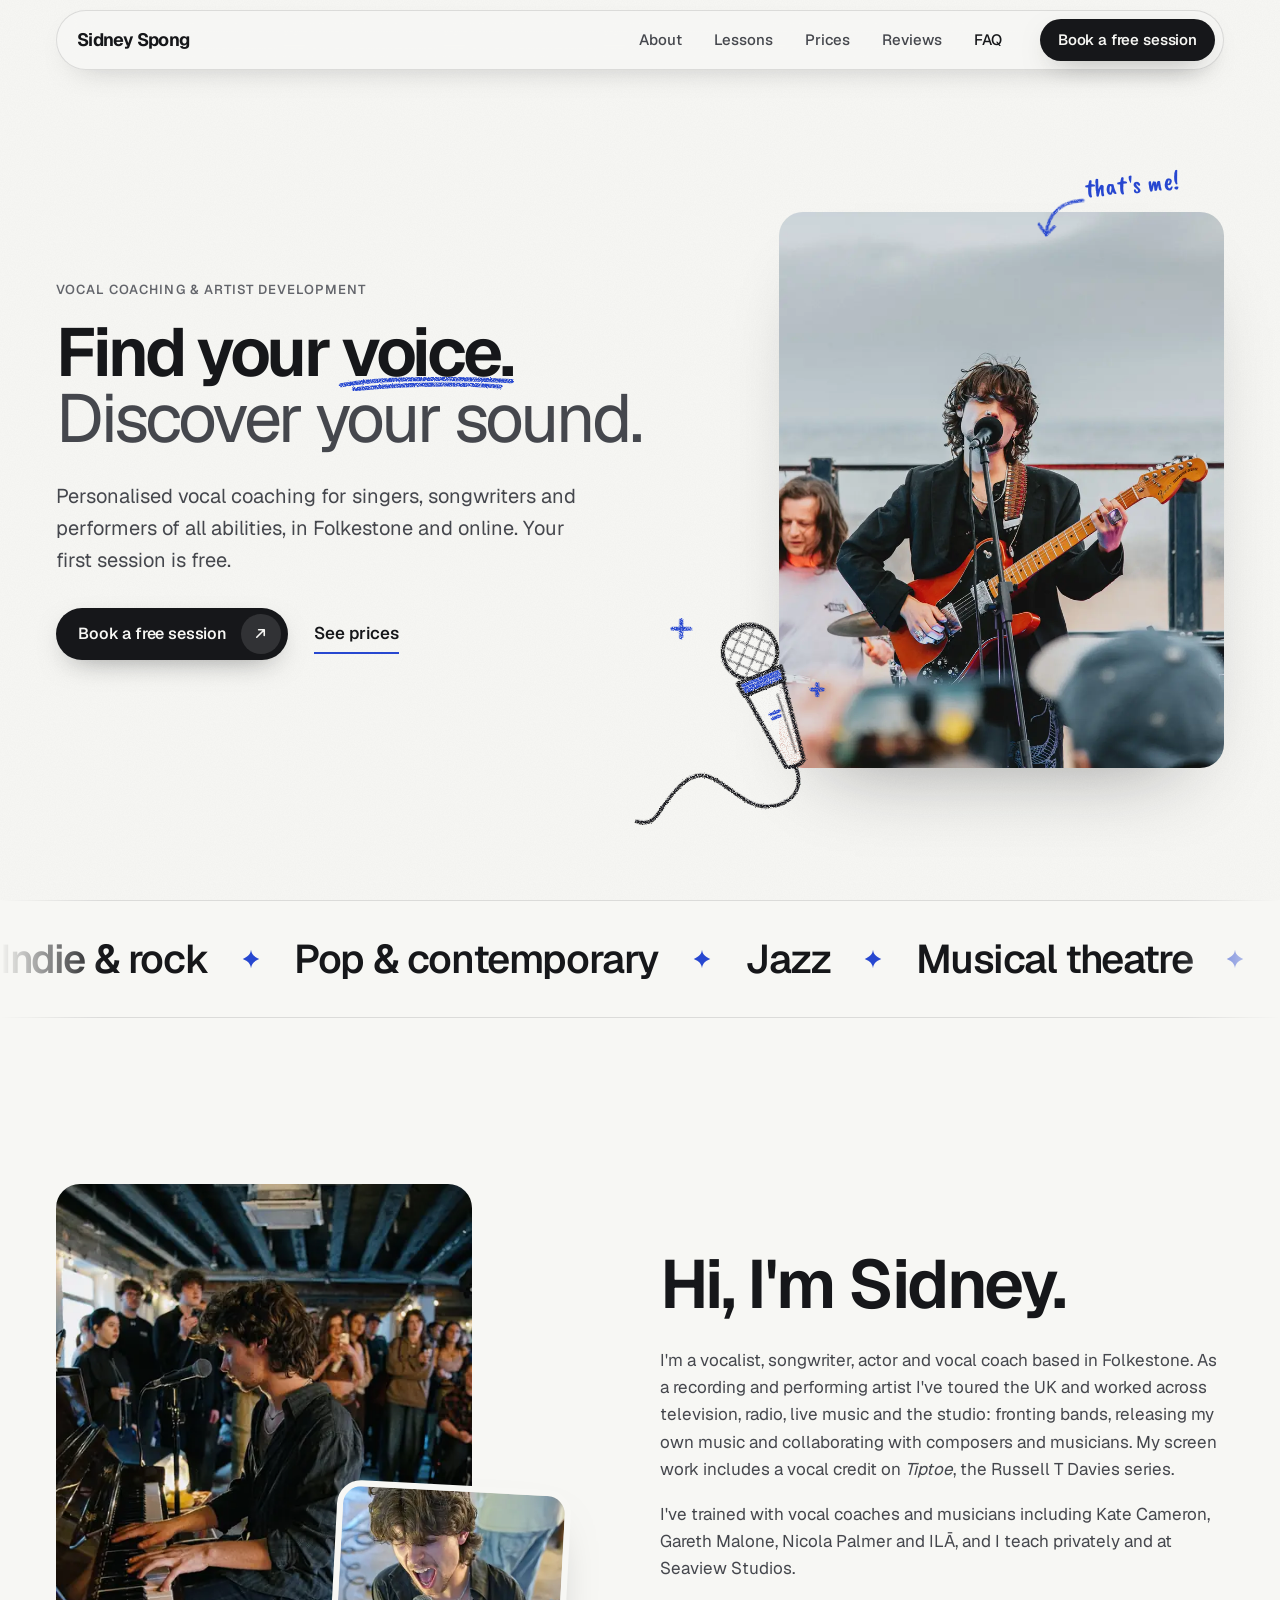
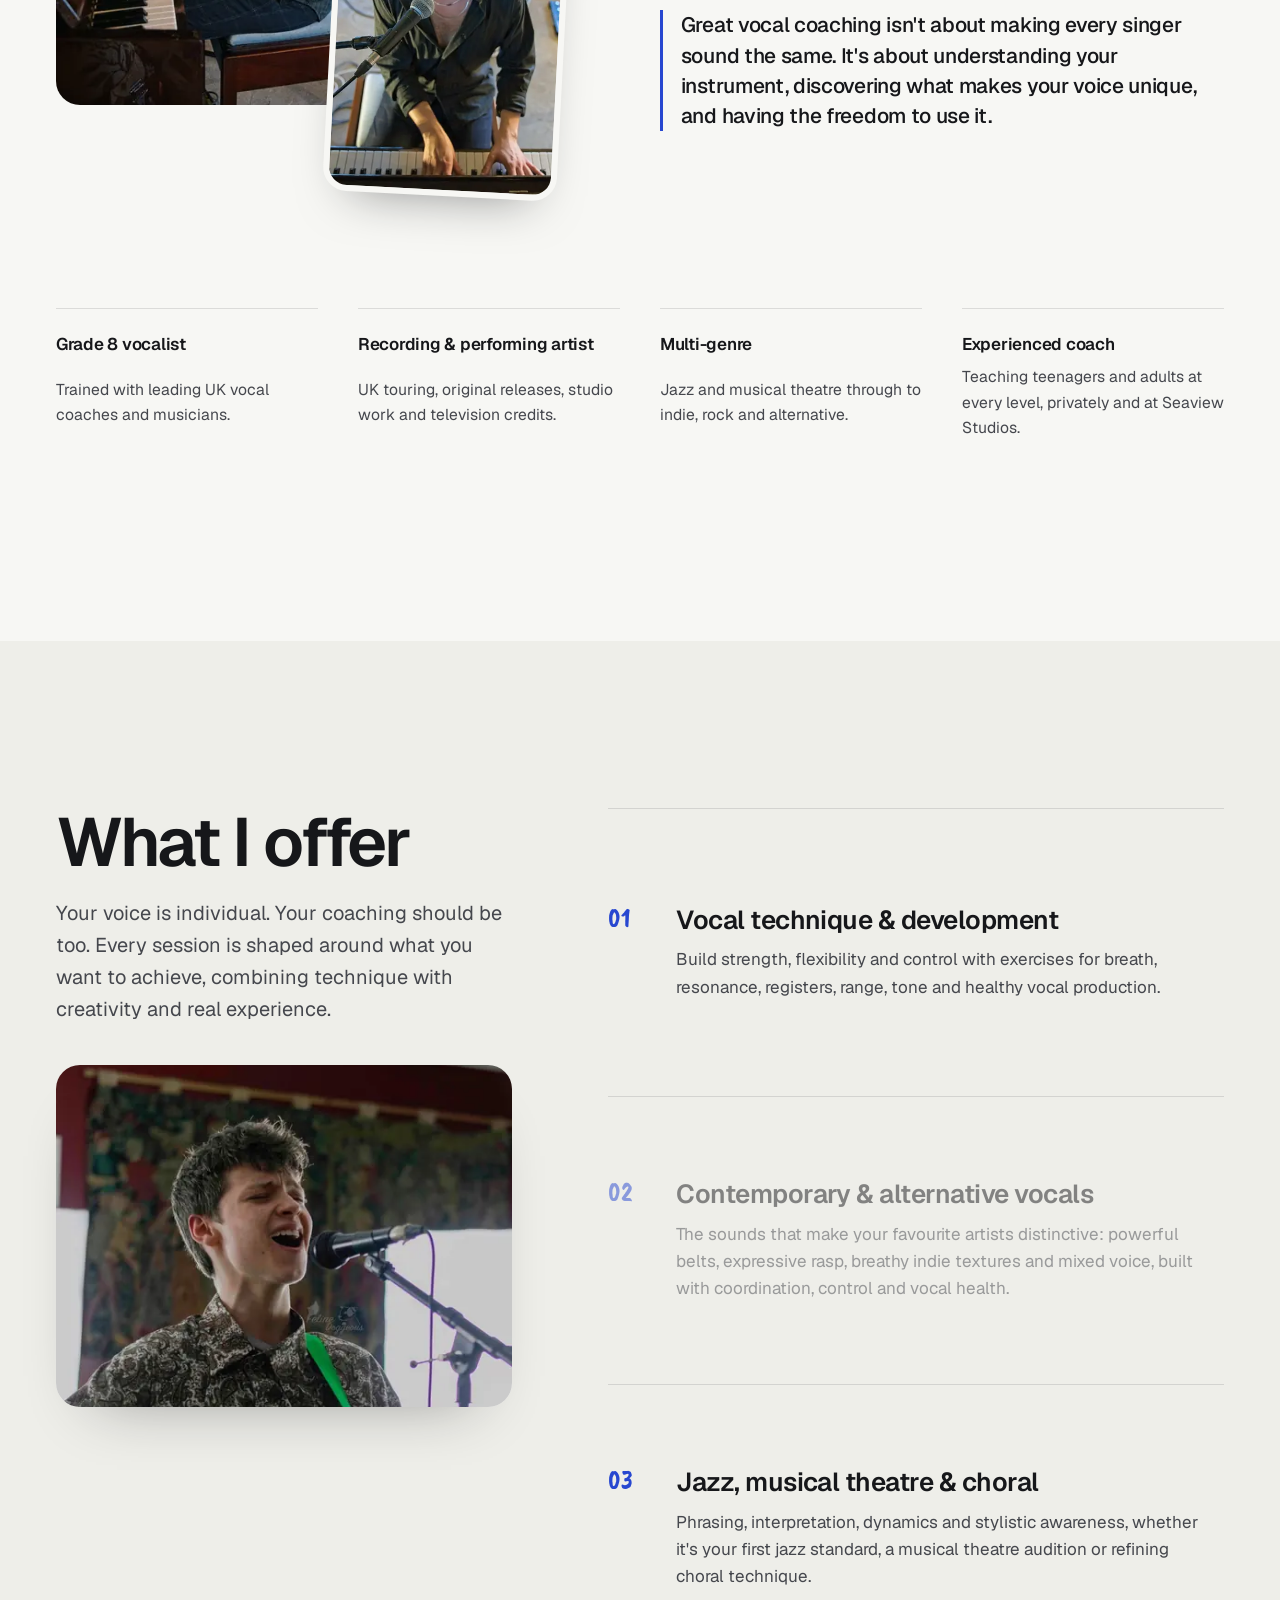
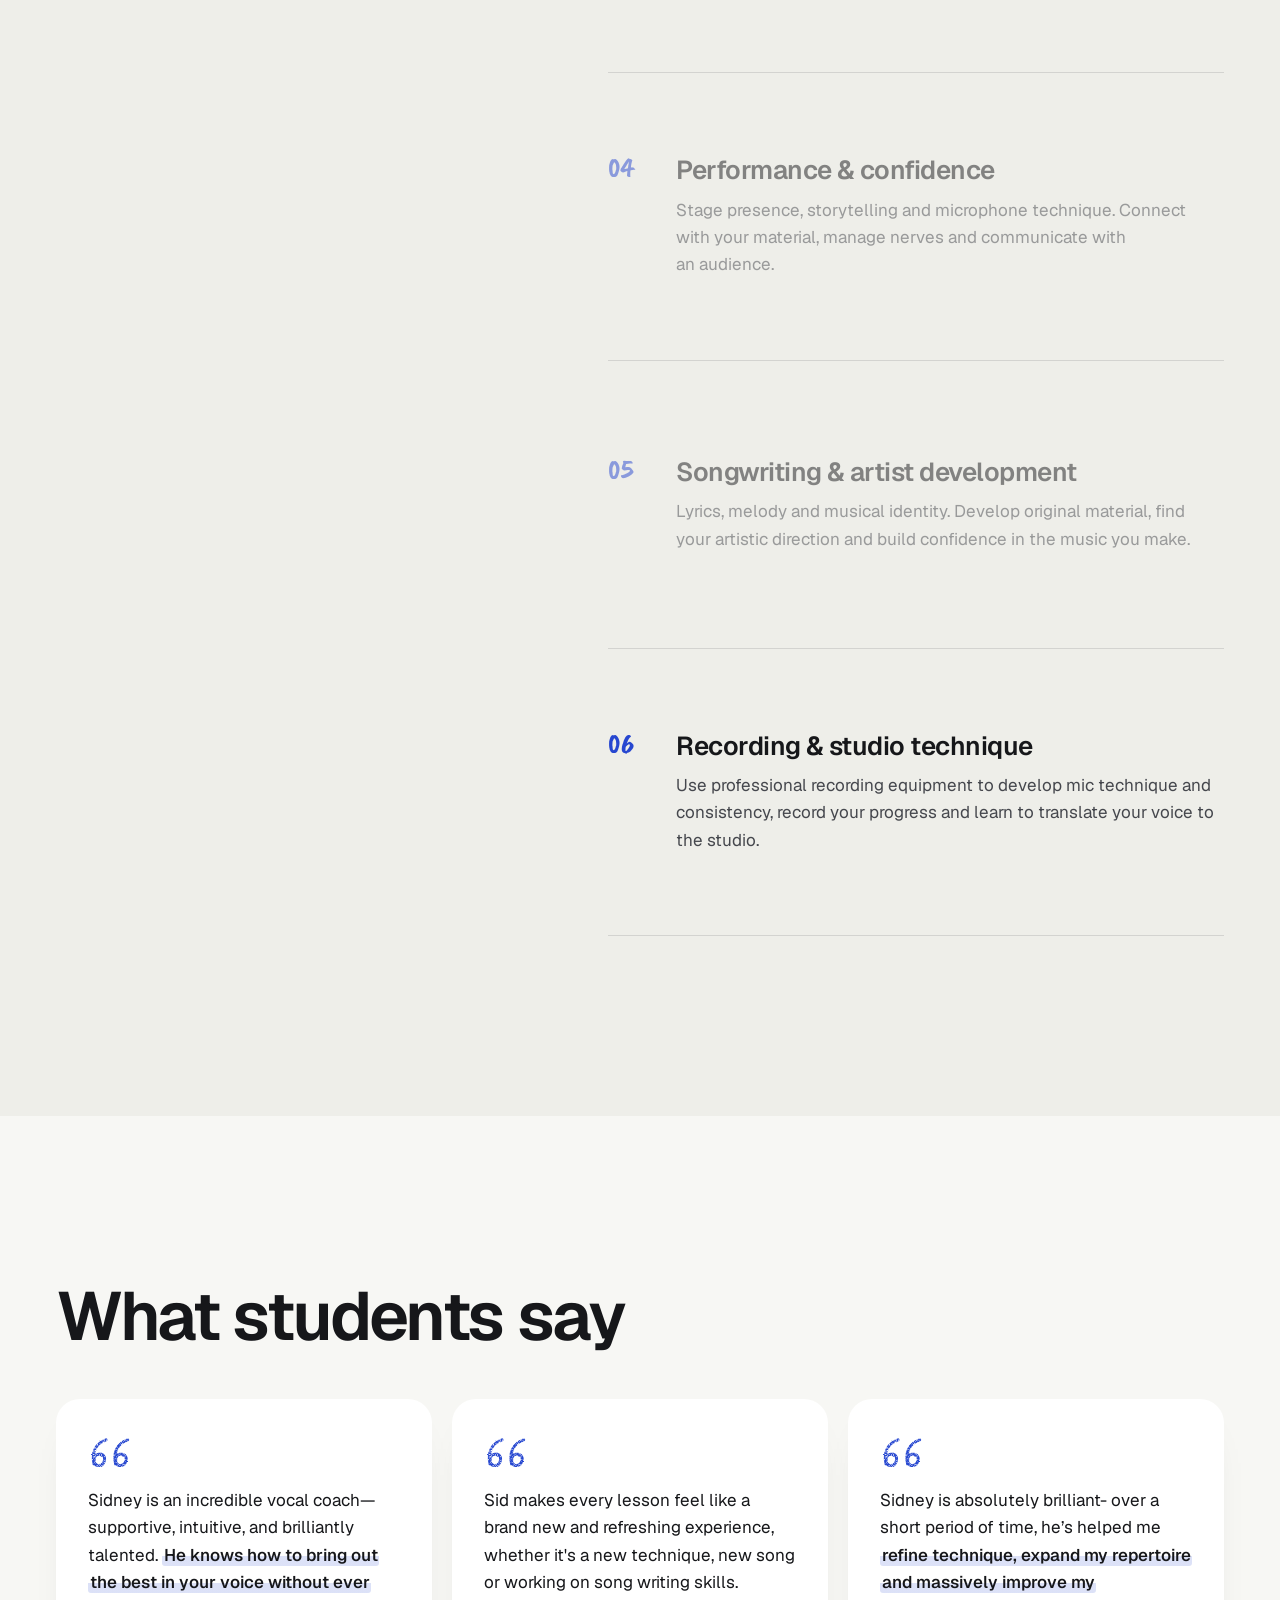
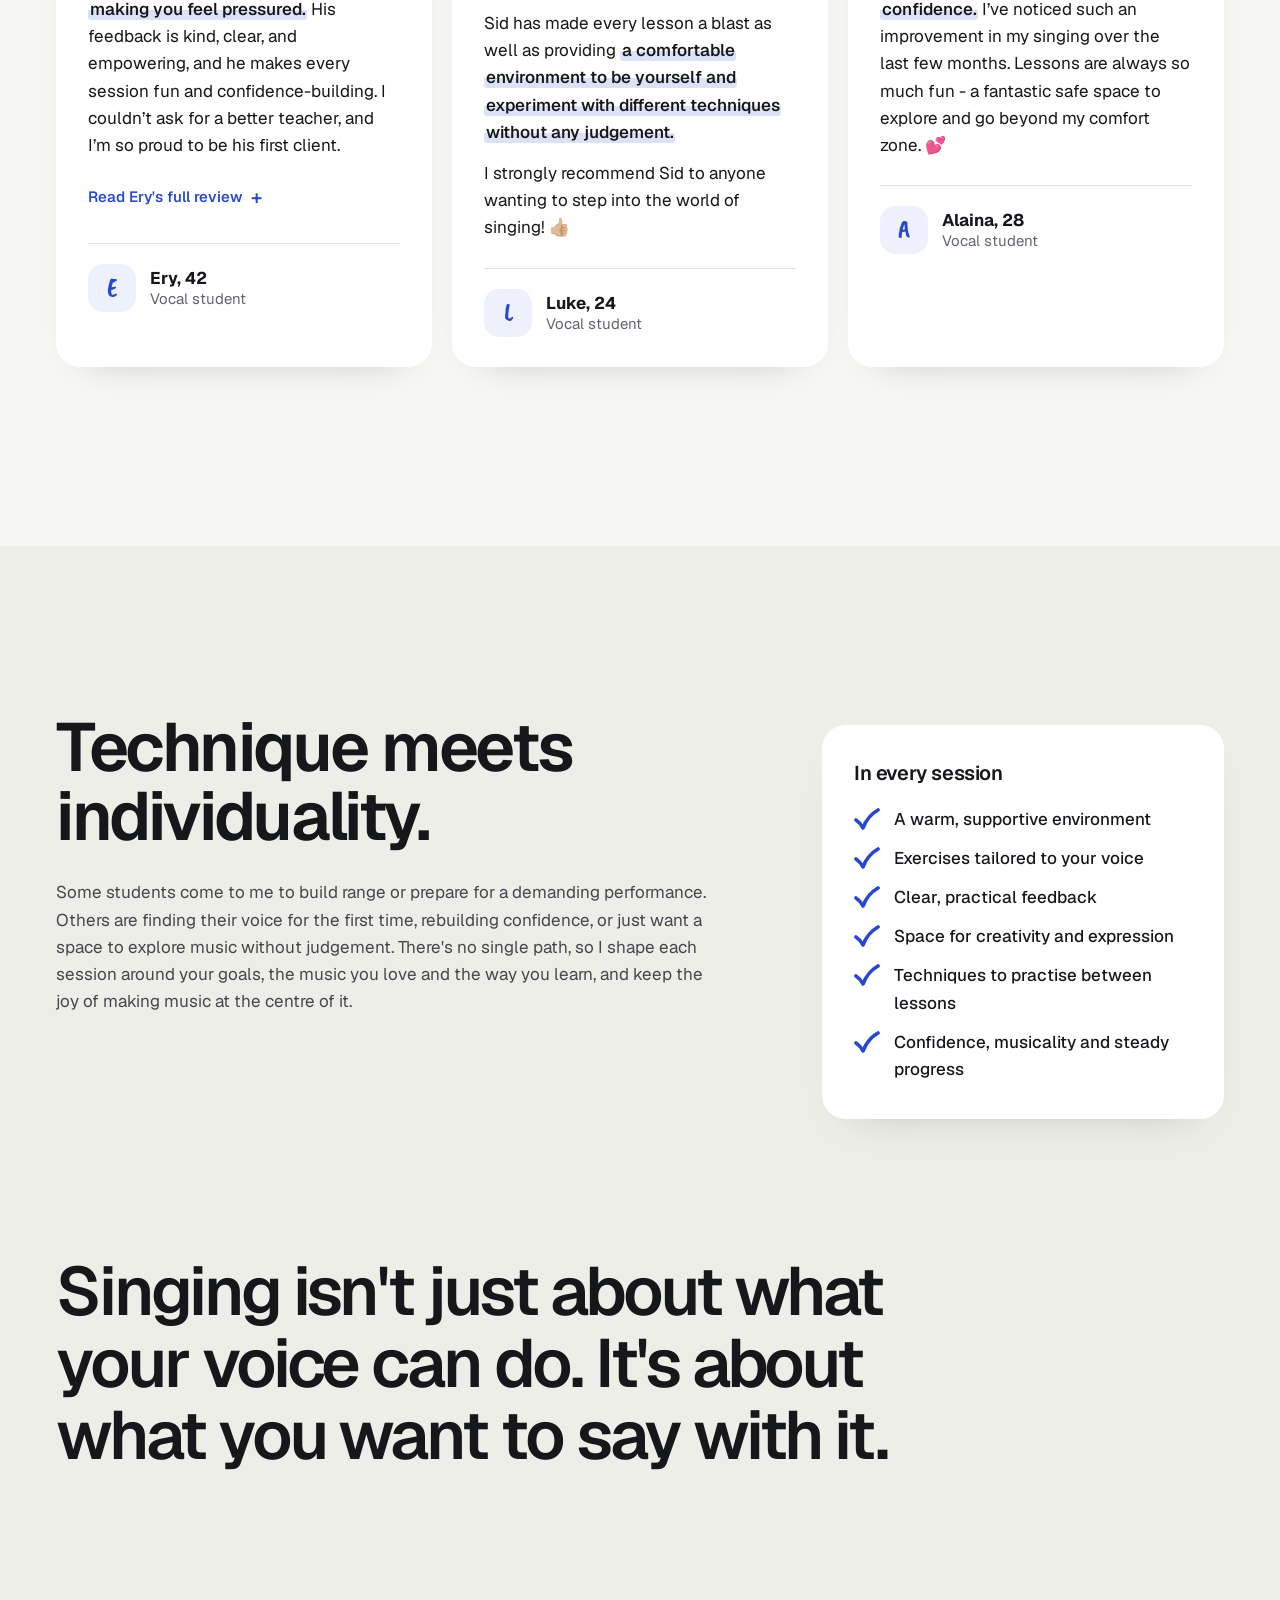
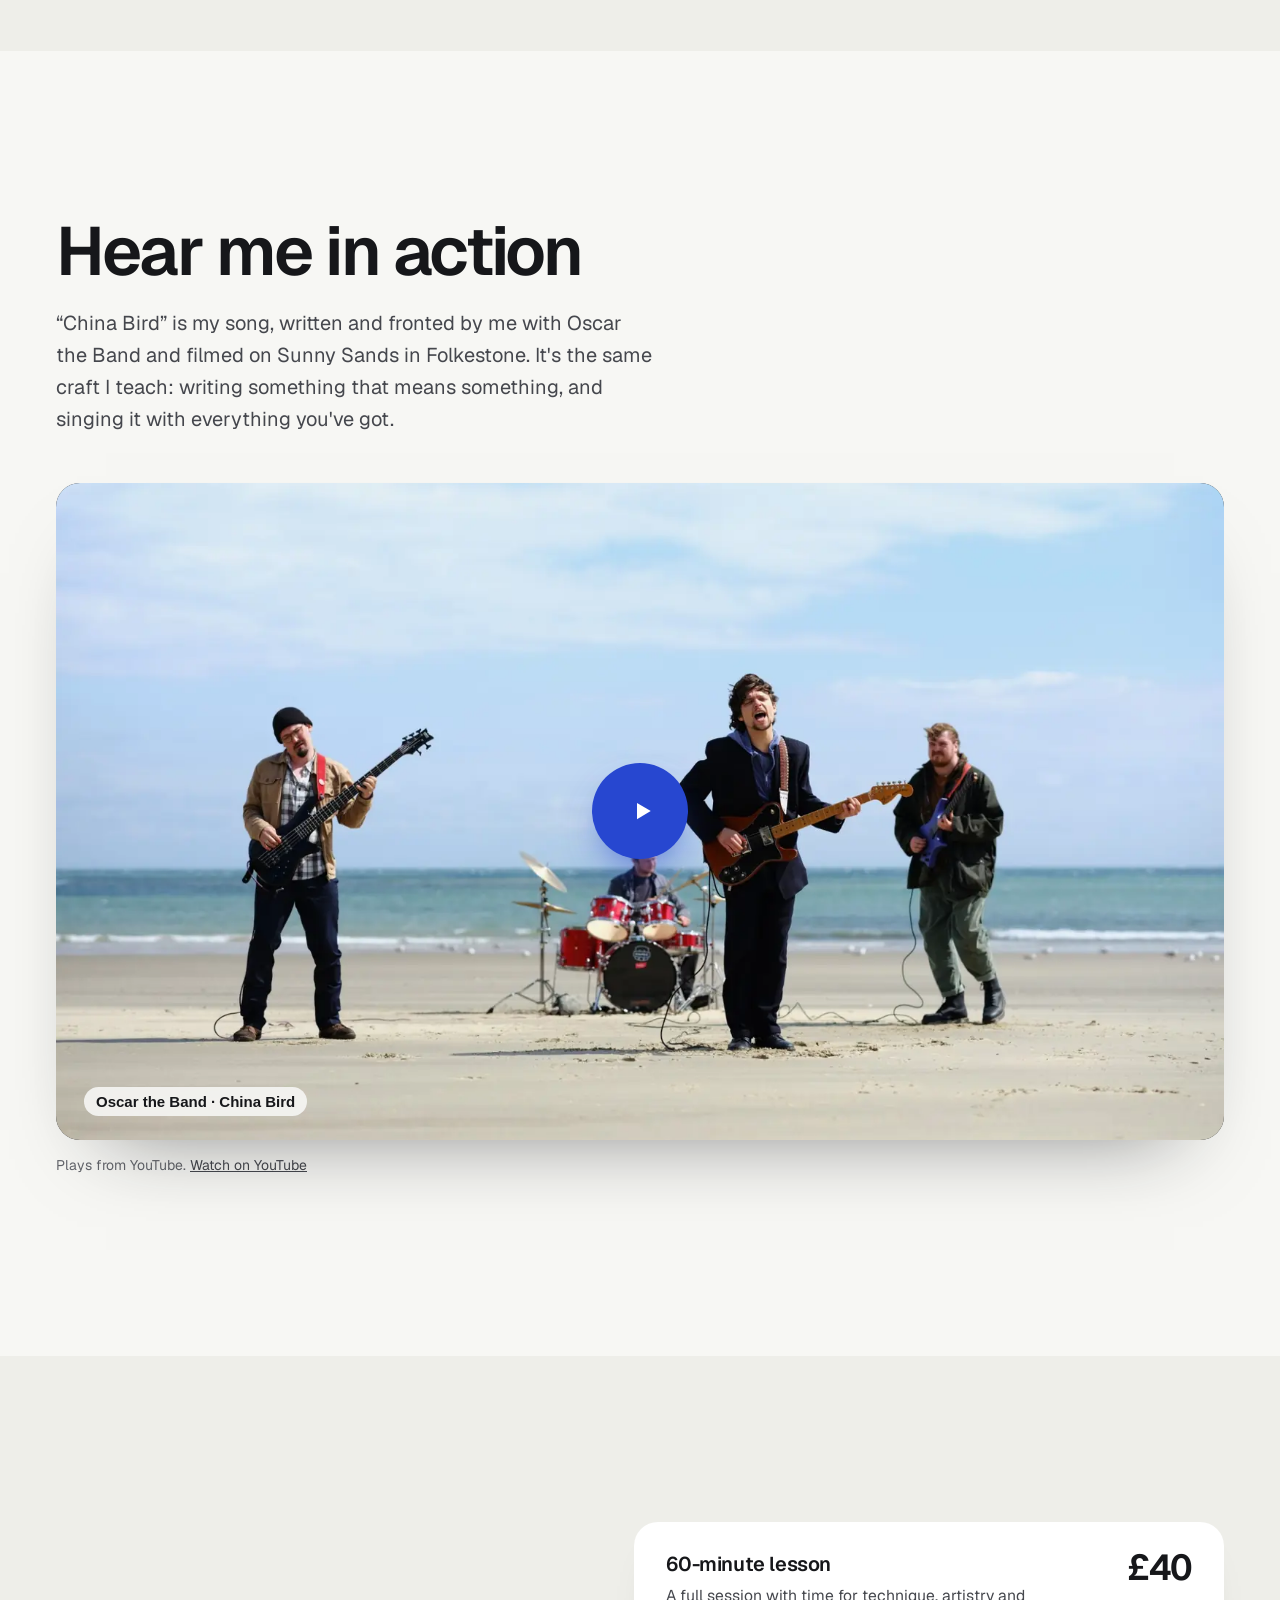
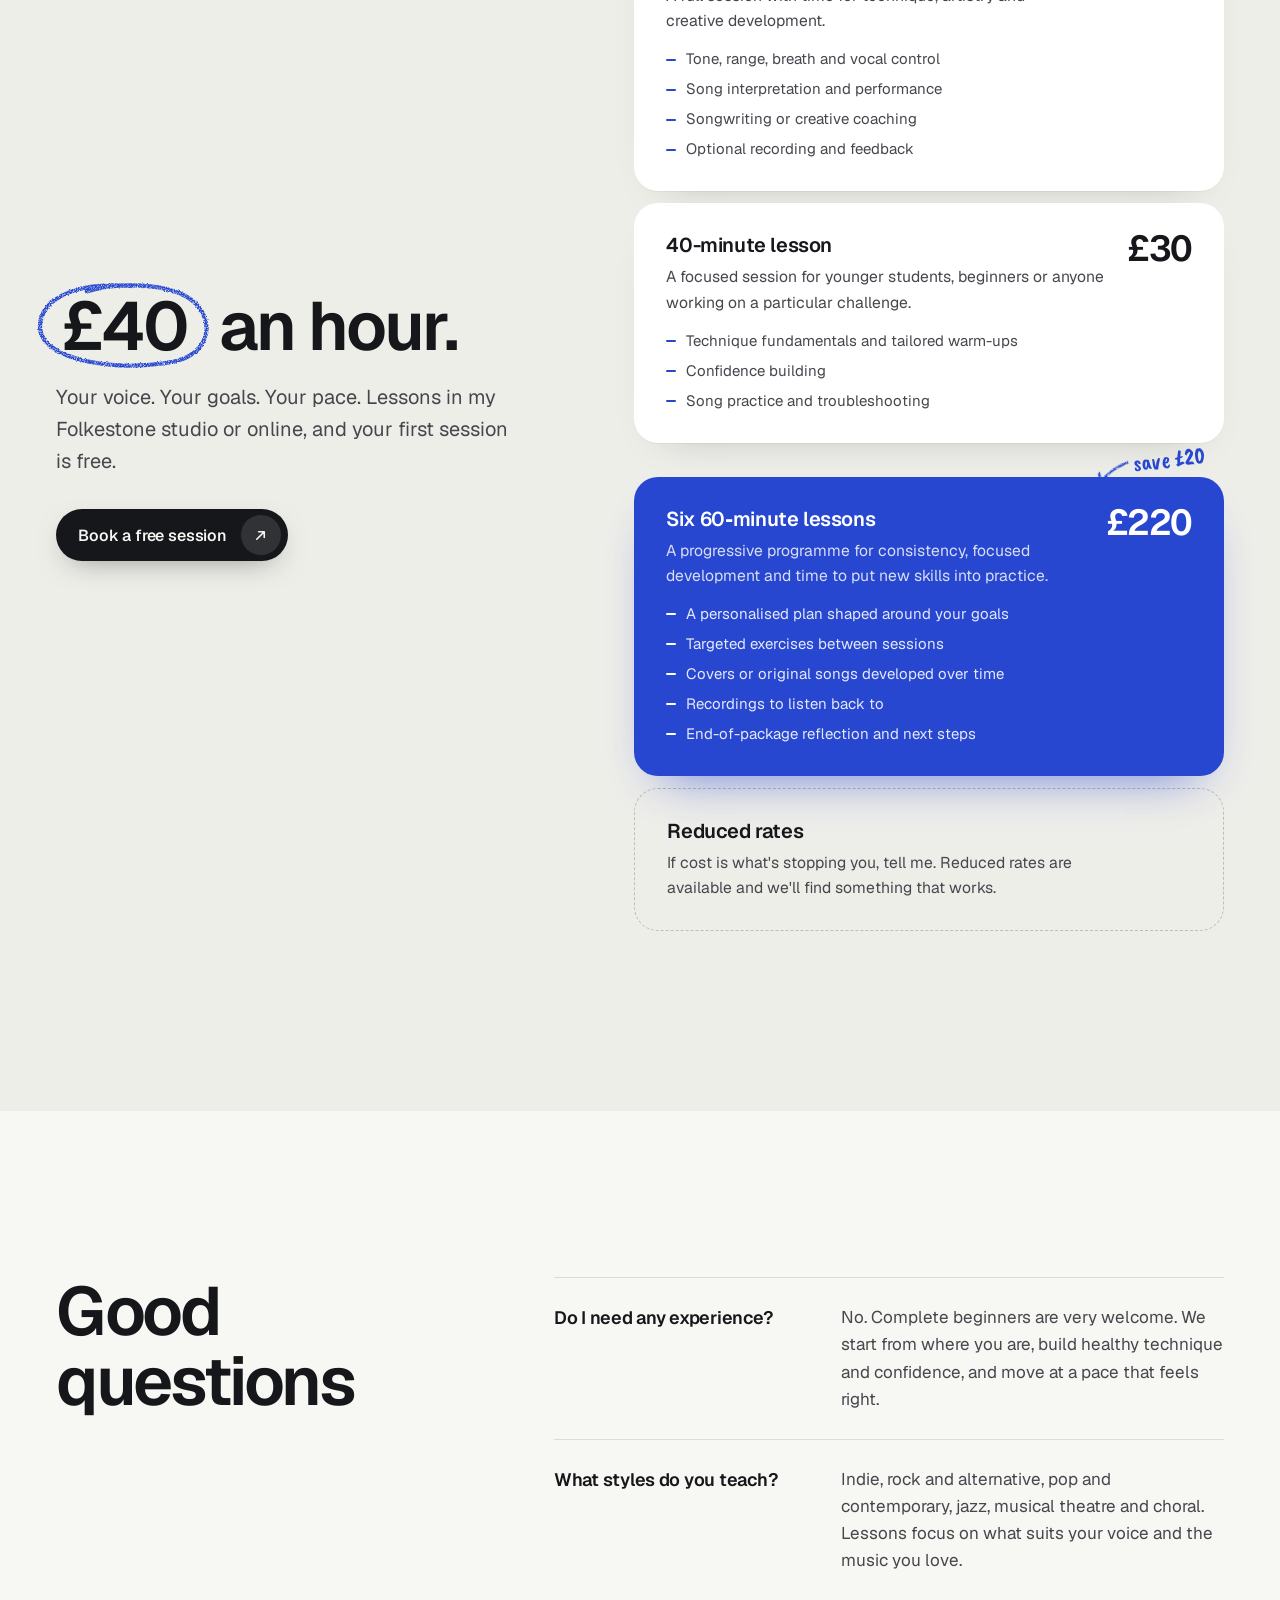
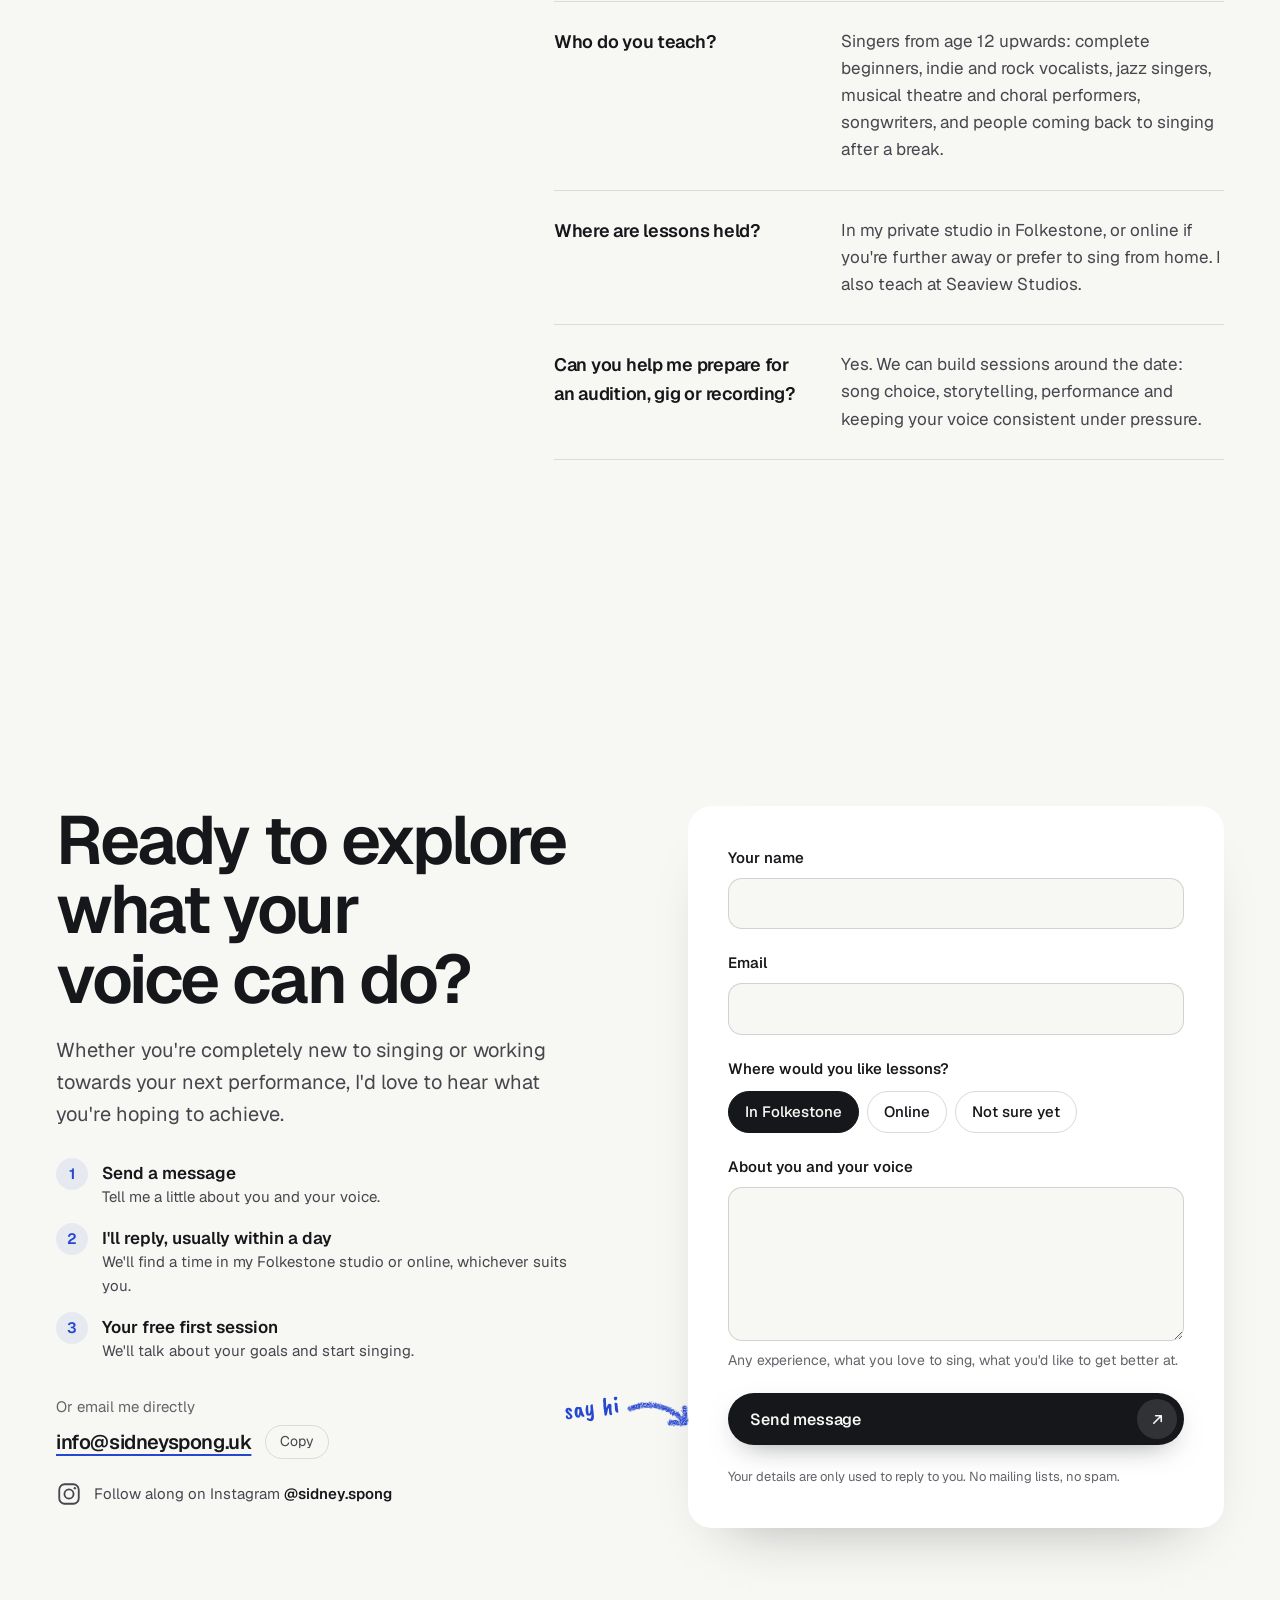
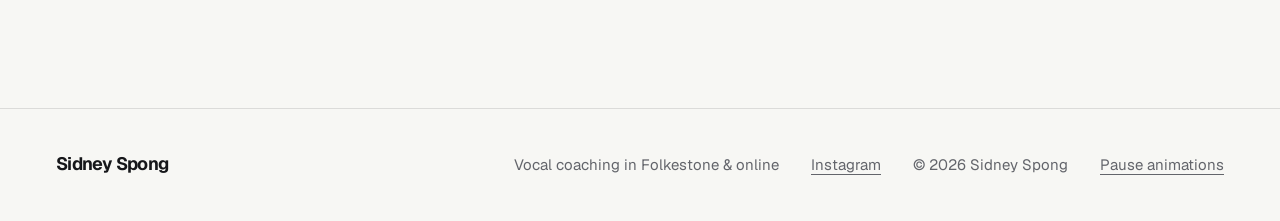
==== commit fb353275: "Fix crop on the recording lesson photo; version CSS/JS links - Anchor the acoustic photo to the top " ====
--- a/index.html
+++ b/index.html
@@ -19,7 +19,7 @@
 
   <link rel="icon" href="assets/images/favicon.svg" type="image/svg+xml" />
   <link rel="preload" href="assets/fonts/geist-latin.woff2" as="font" type="font/woff2" crossorigin />
-  <link rel="stylesheet" href="assets/css/site.css" />
+  <link rel="stylesheet" href="assets/css/site.css?v=3" />
 
   <script type="application/ld+json">
   {
@@ -591,6 +591,6 @@
     </div>
   </footer>
 
-  <script src="assets/js/site.js" defer></script>
+  <script src="assets/js/site.js?v=3" defer></script>
 </body>
 </html>
--- a/assets/css/site.css
+++ b/assets/css/site.css
@@ -553,6 +553,7 @@
 }
 .lesson-photo img { width: 100%; height: 100%; object-fit: cover; }
 .lesson-list li[data-lesson="1"] .lesson-photo img { object-position: 50% 25%; }
+.lesson-list li[data-lesson="6"] .lesson-photo img { object-position: 50% 4%; }
 .lesson-stage { display: none; }
 .swipe-meta { display: flex; align-items: baseline; justify-content: space-between; margin-top: 22px; }
 .swipe-meta .hand-note { font-size: 1.35rem; transform: rotate(-3deg); transform-origin: left; }
@@ -616,6 +617,7 @@
     transition: opacity 0.7s var(--ease-out), transform 1.2s var(--ease-out);
   }
   .lesson-stage img[data-for="1"] { object-position: 50% 25%; }
+  .lesson-stage img[data-for="6"] { object-position: 50% 4%; }
   .lesson-stage img.is-active { opacity: 1; transform: none; }
   .swipe-meta, .lesson-progress { display: none; }
   .lesson-list li { gap: 40px; padding-block: 40px; min-height: min(32vh, 290px); align-content: center; }
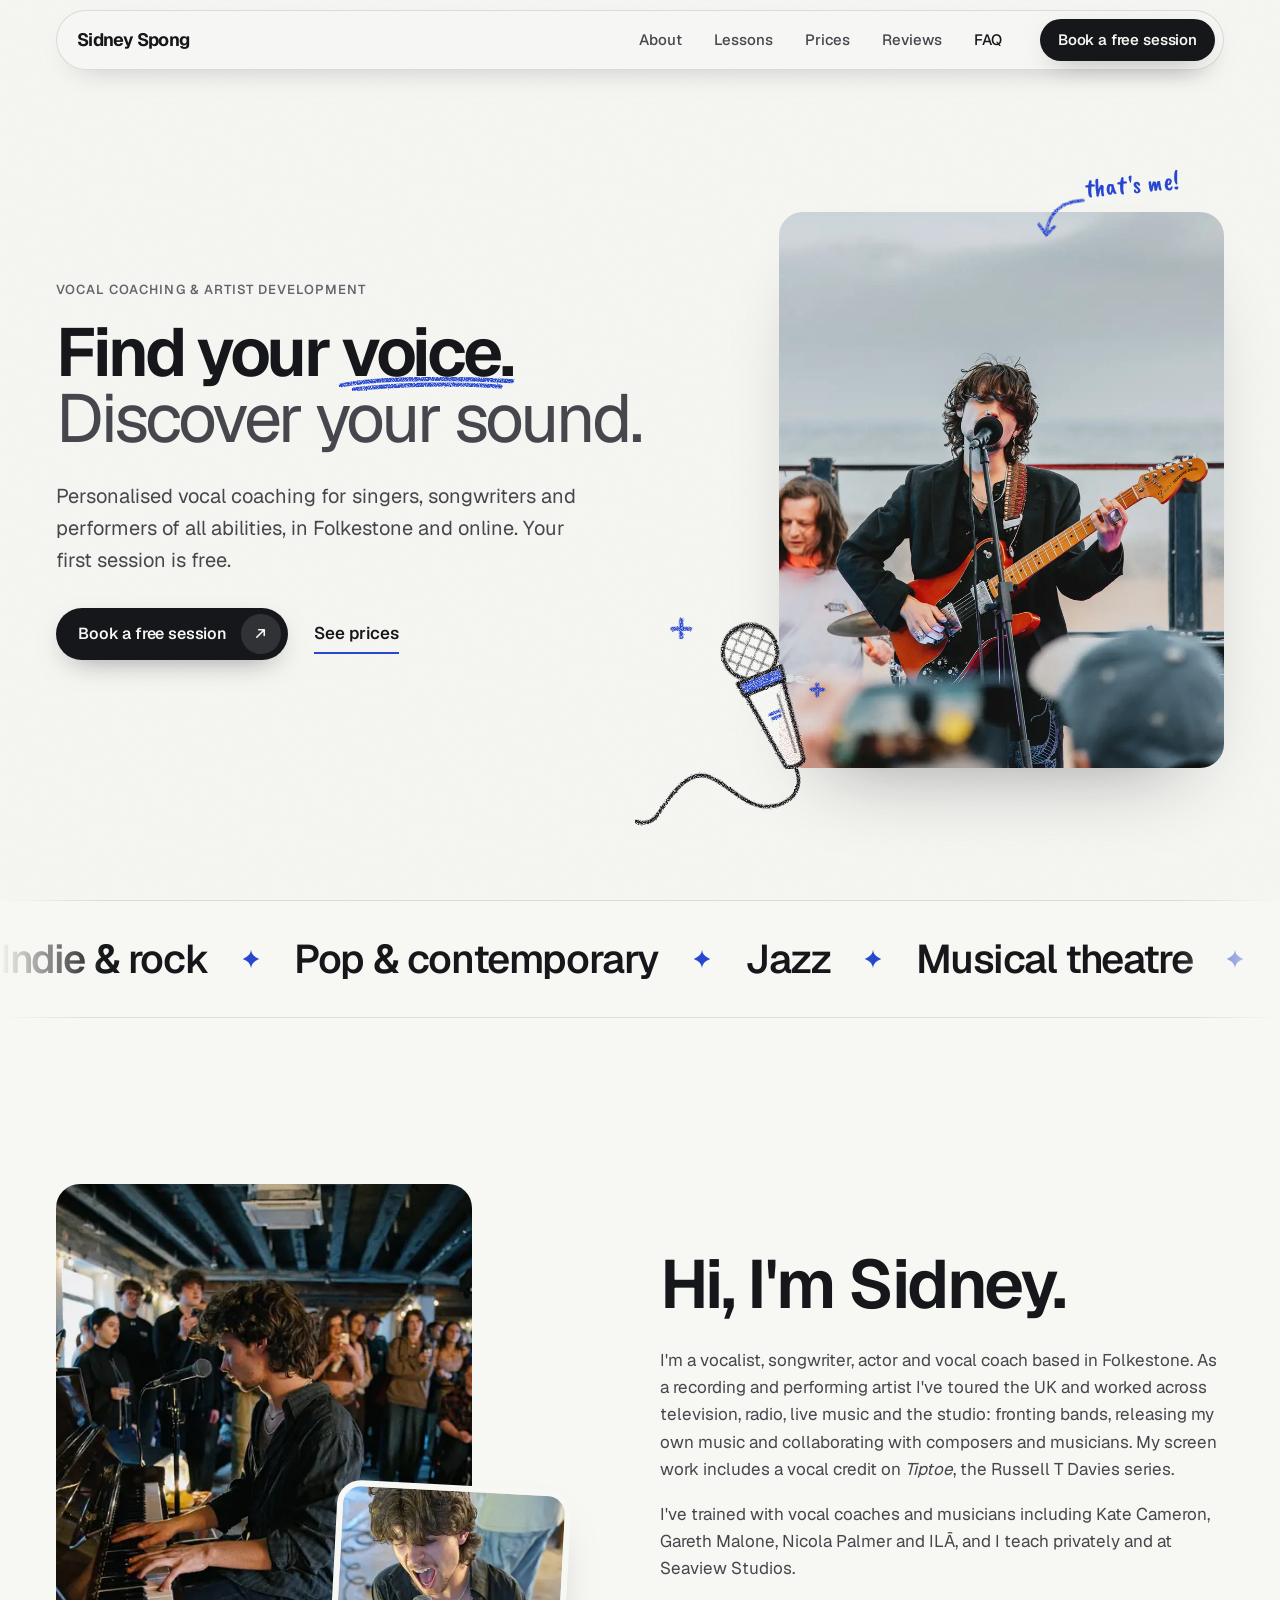
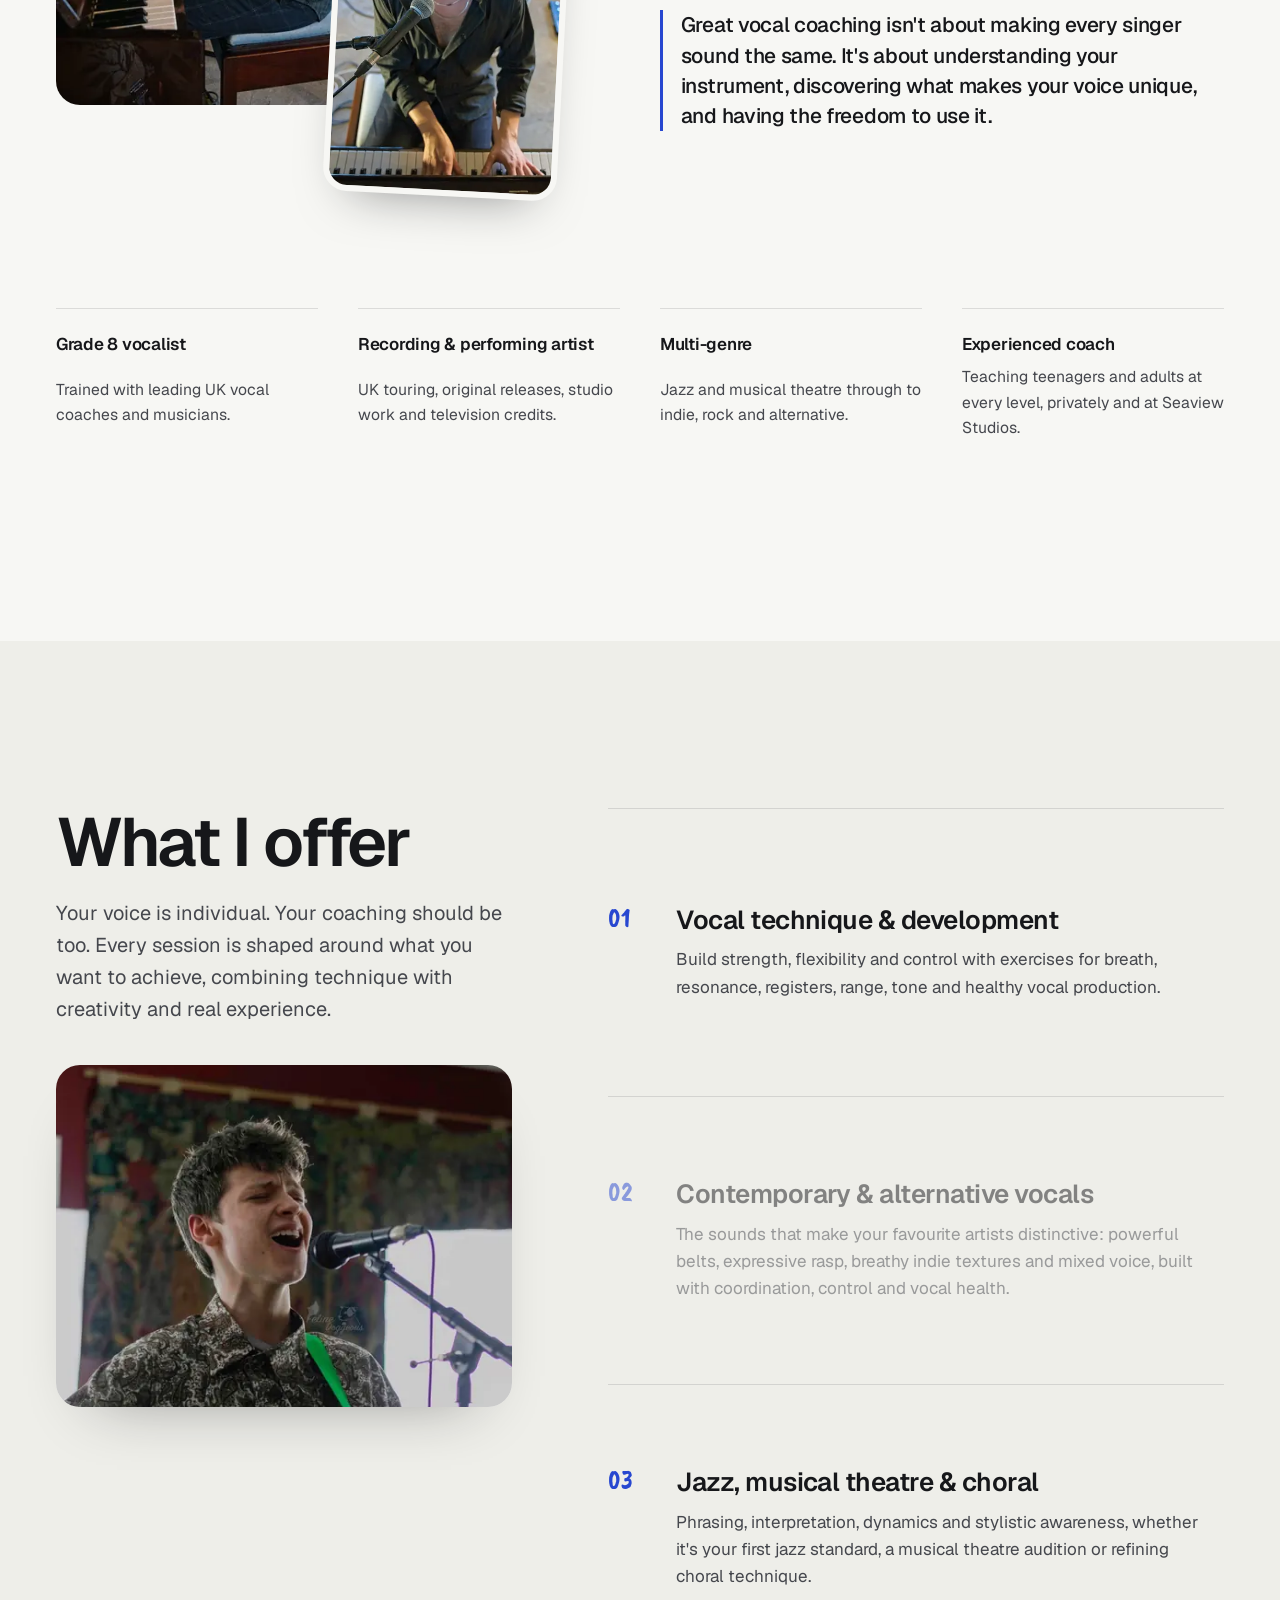
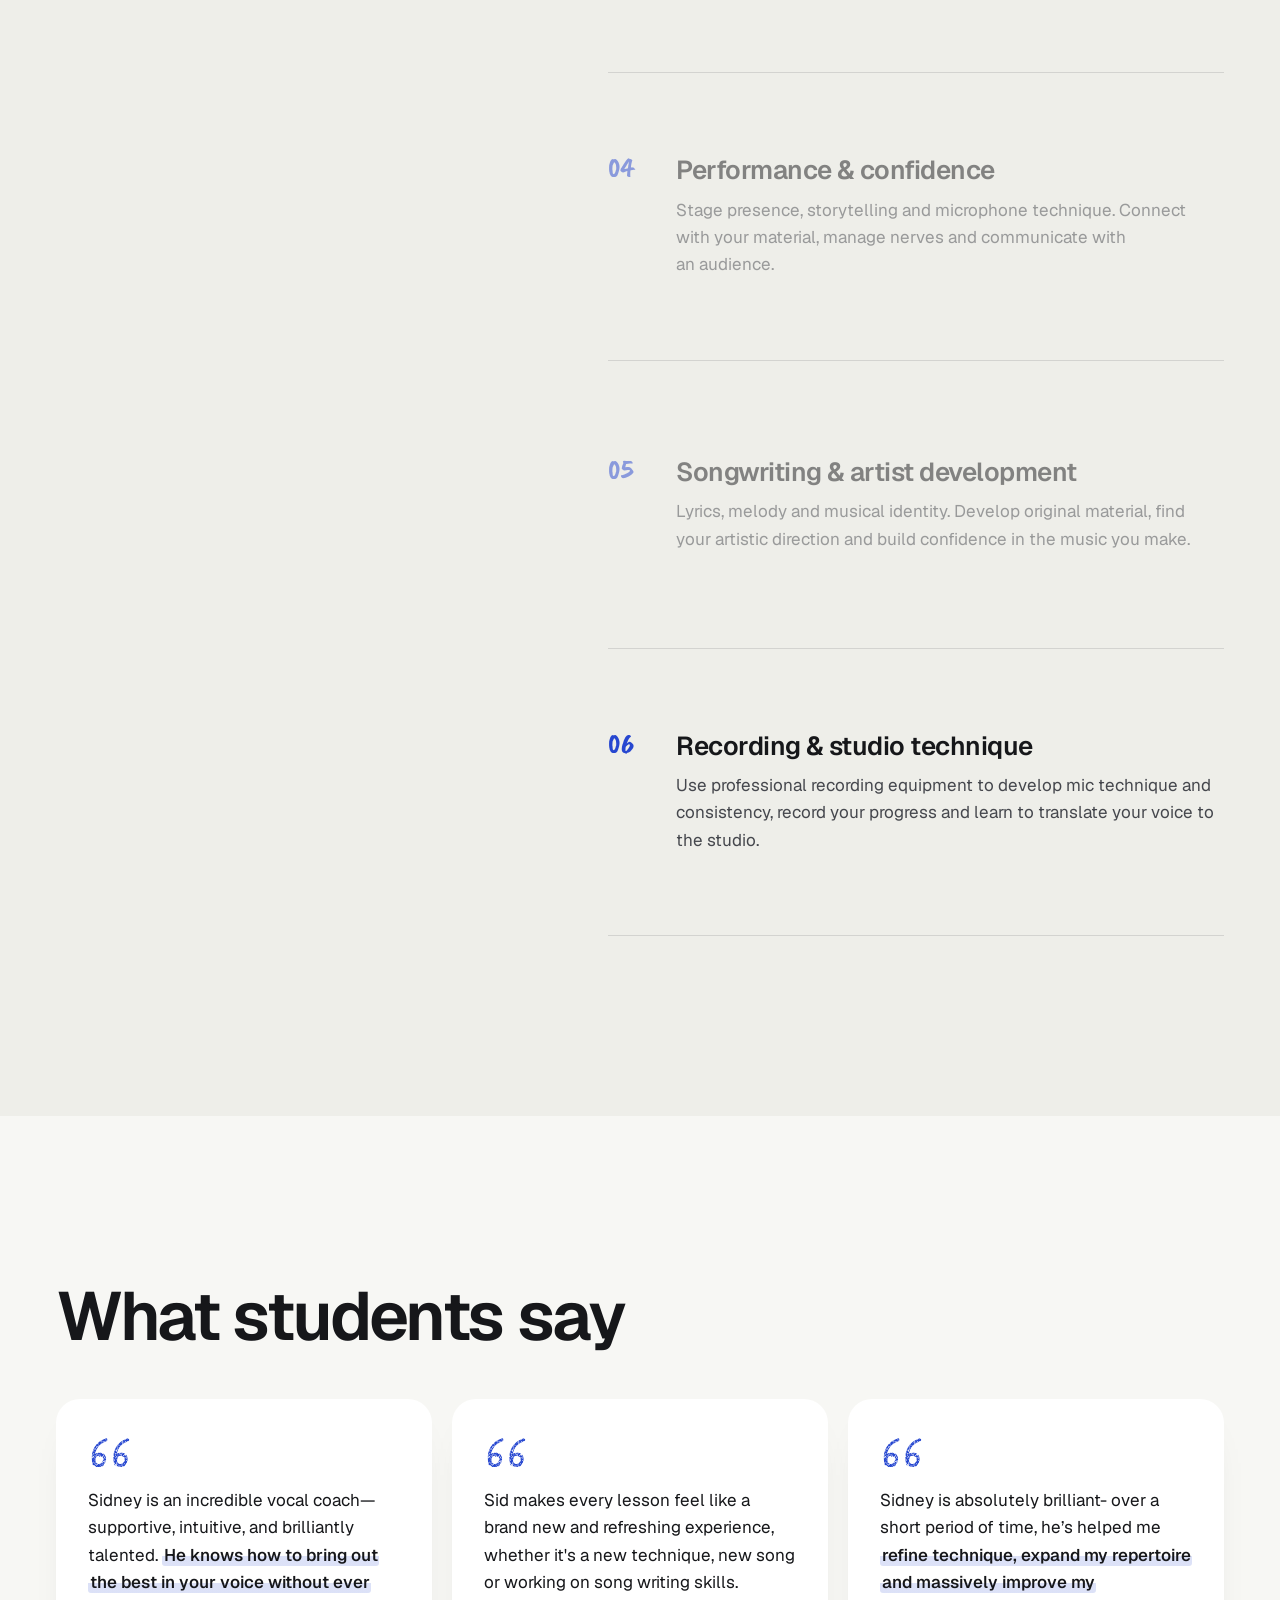
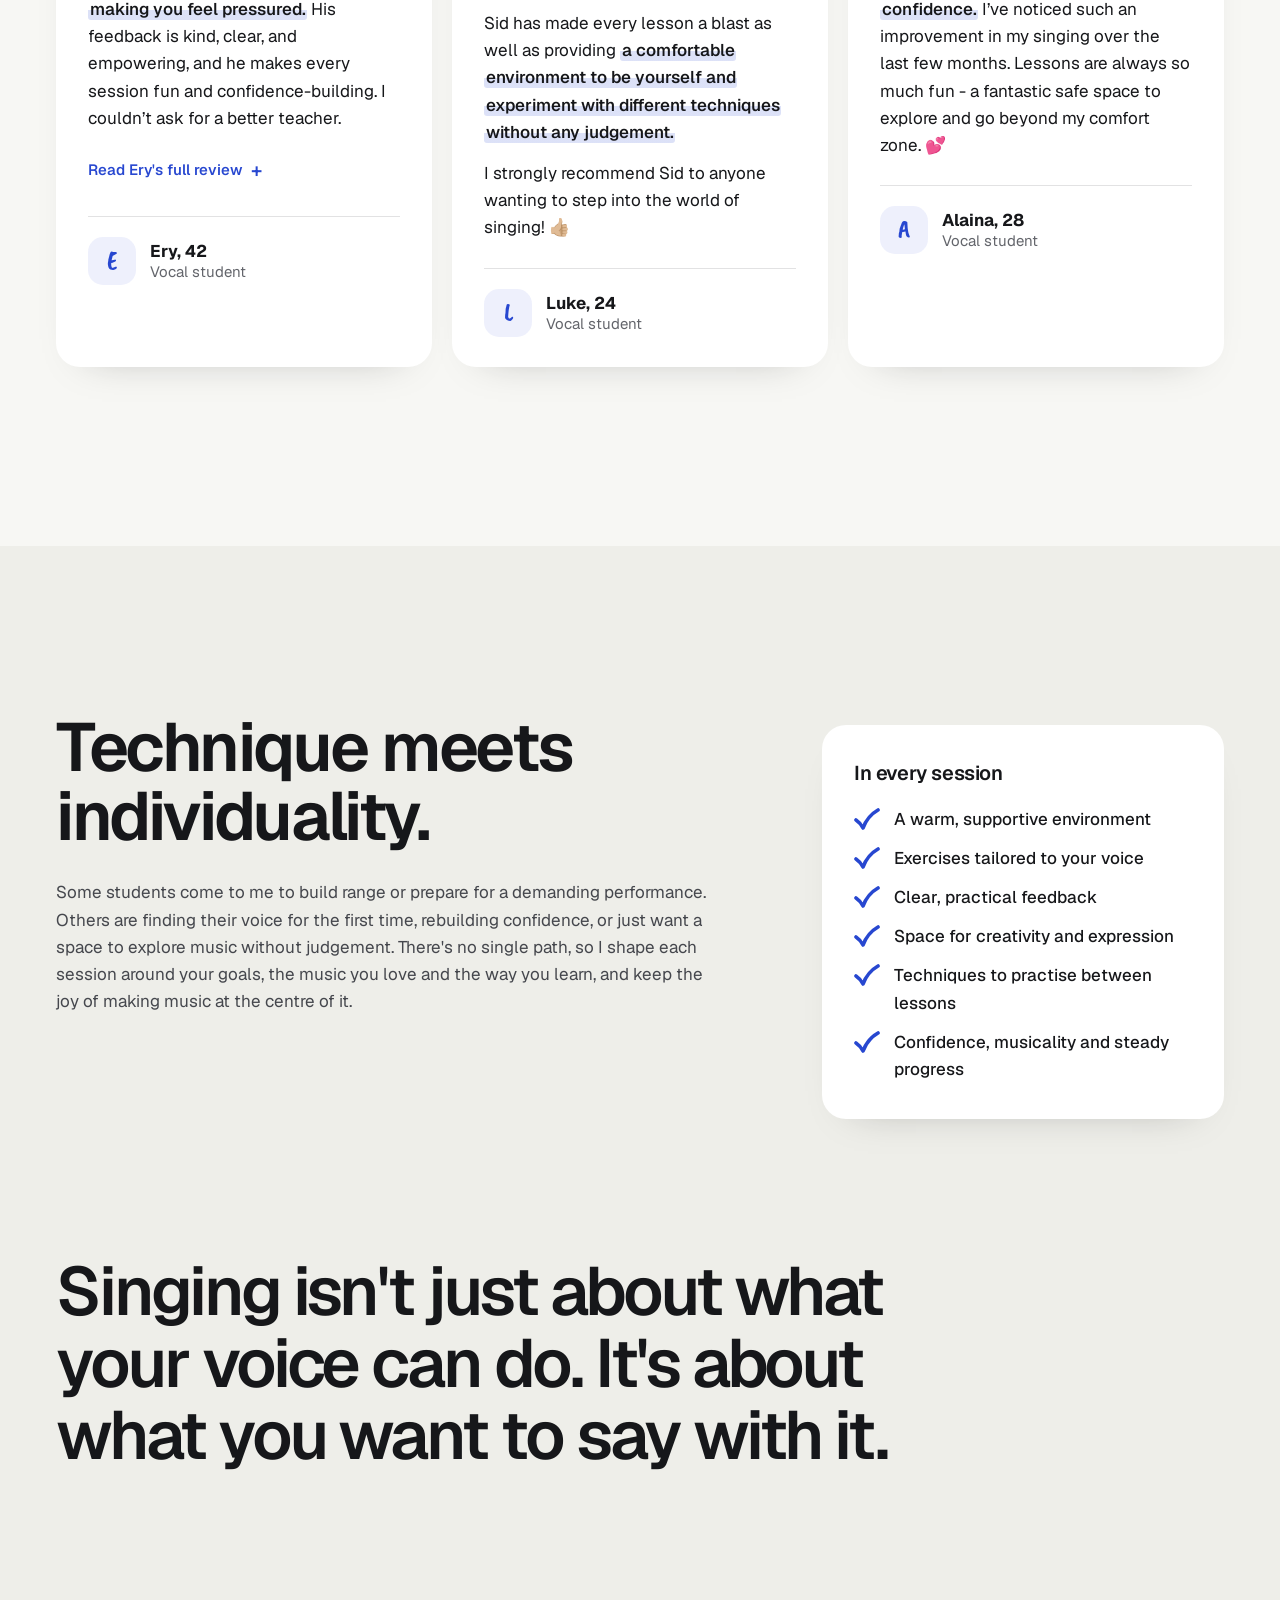
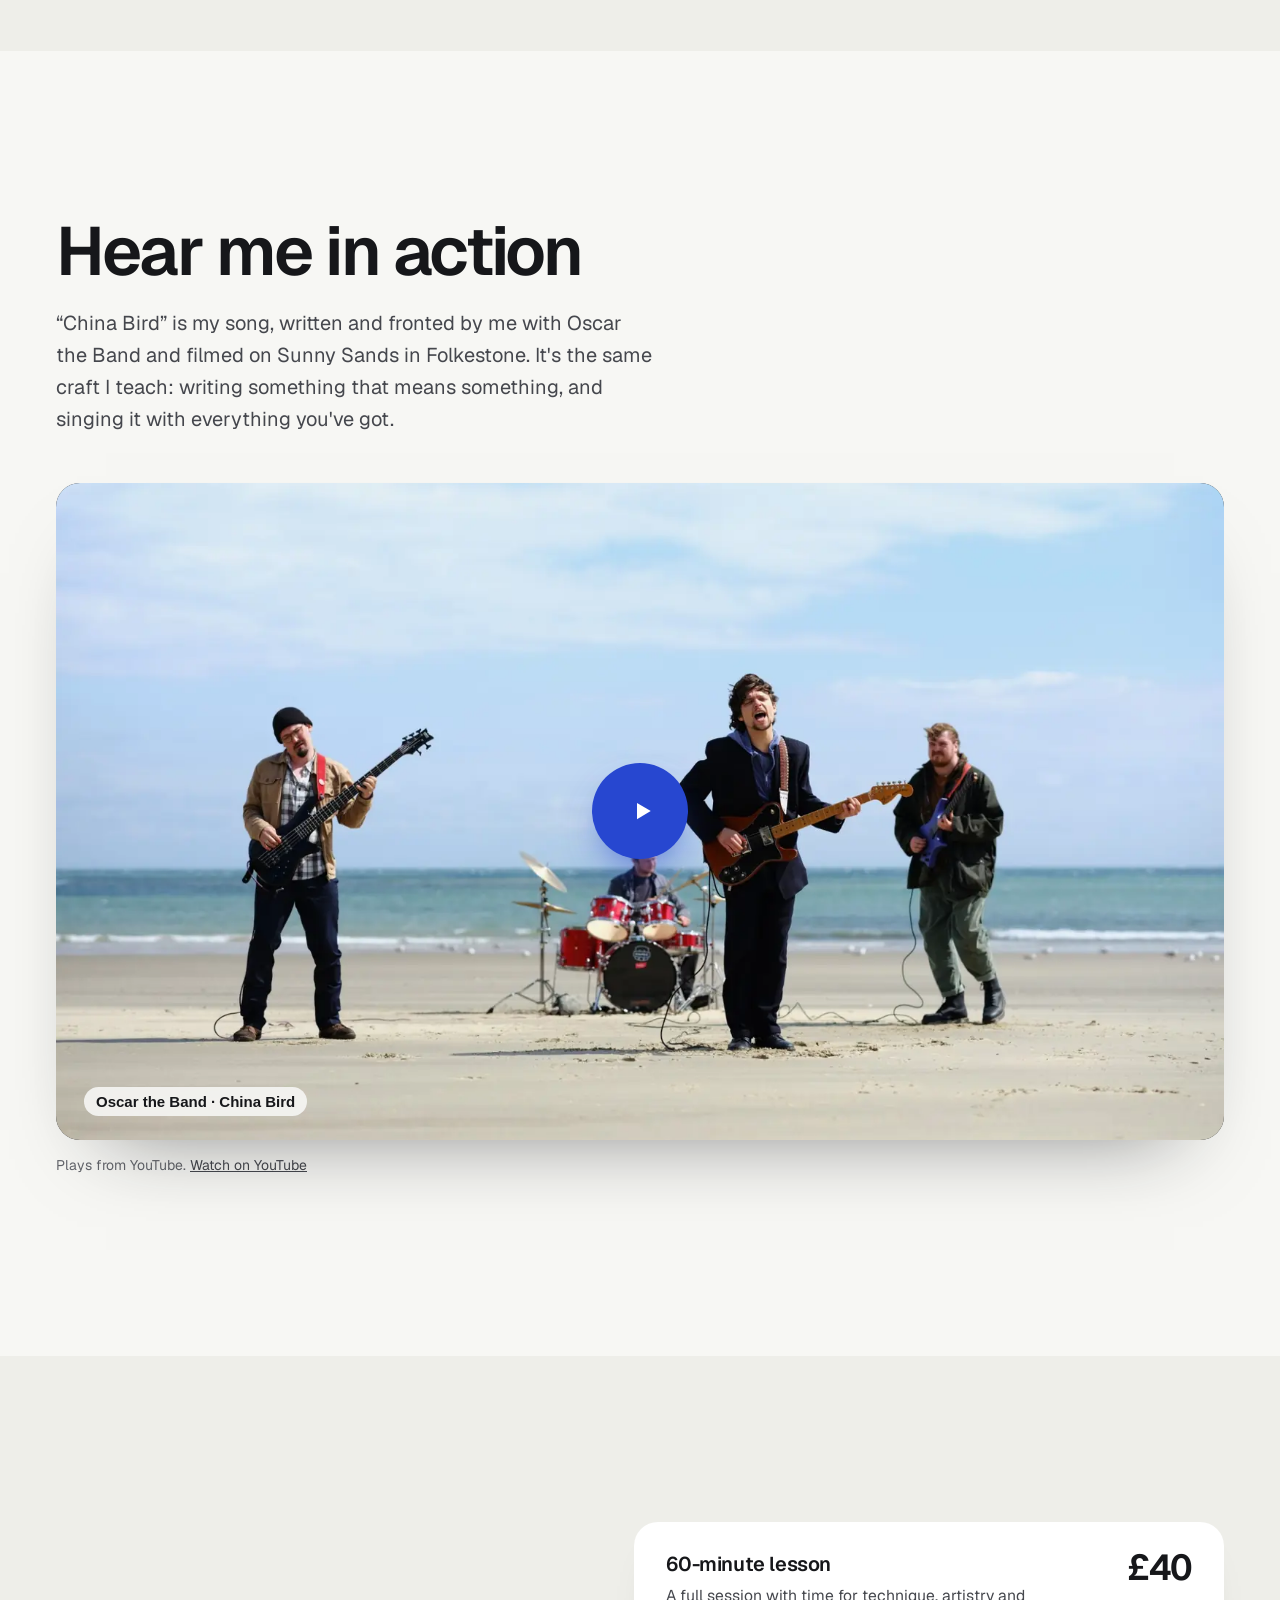
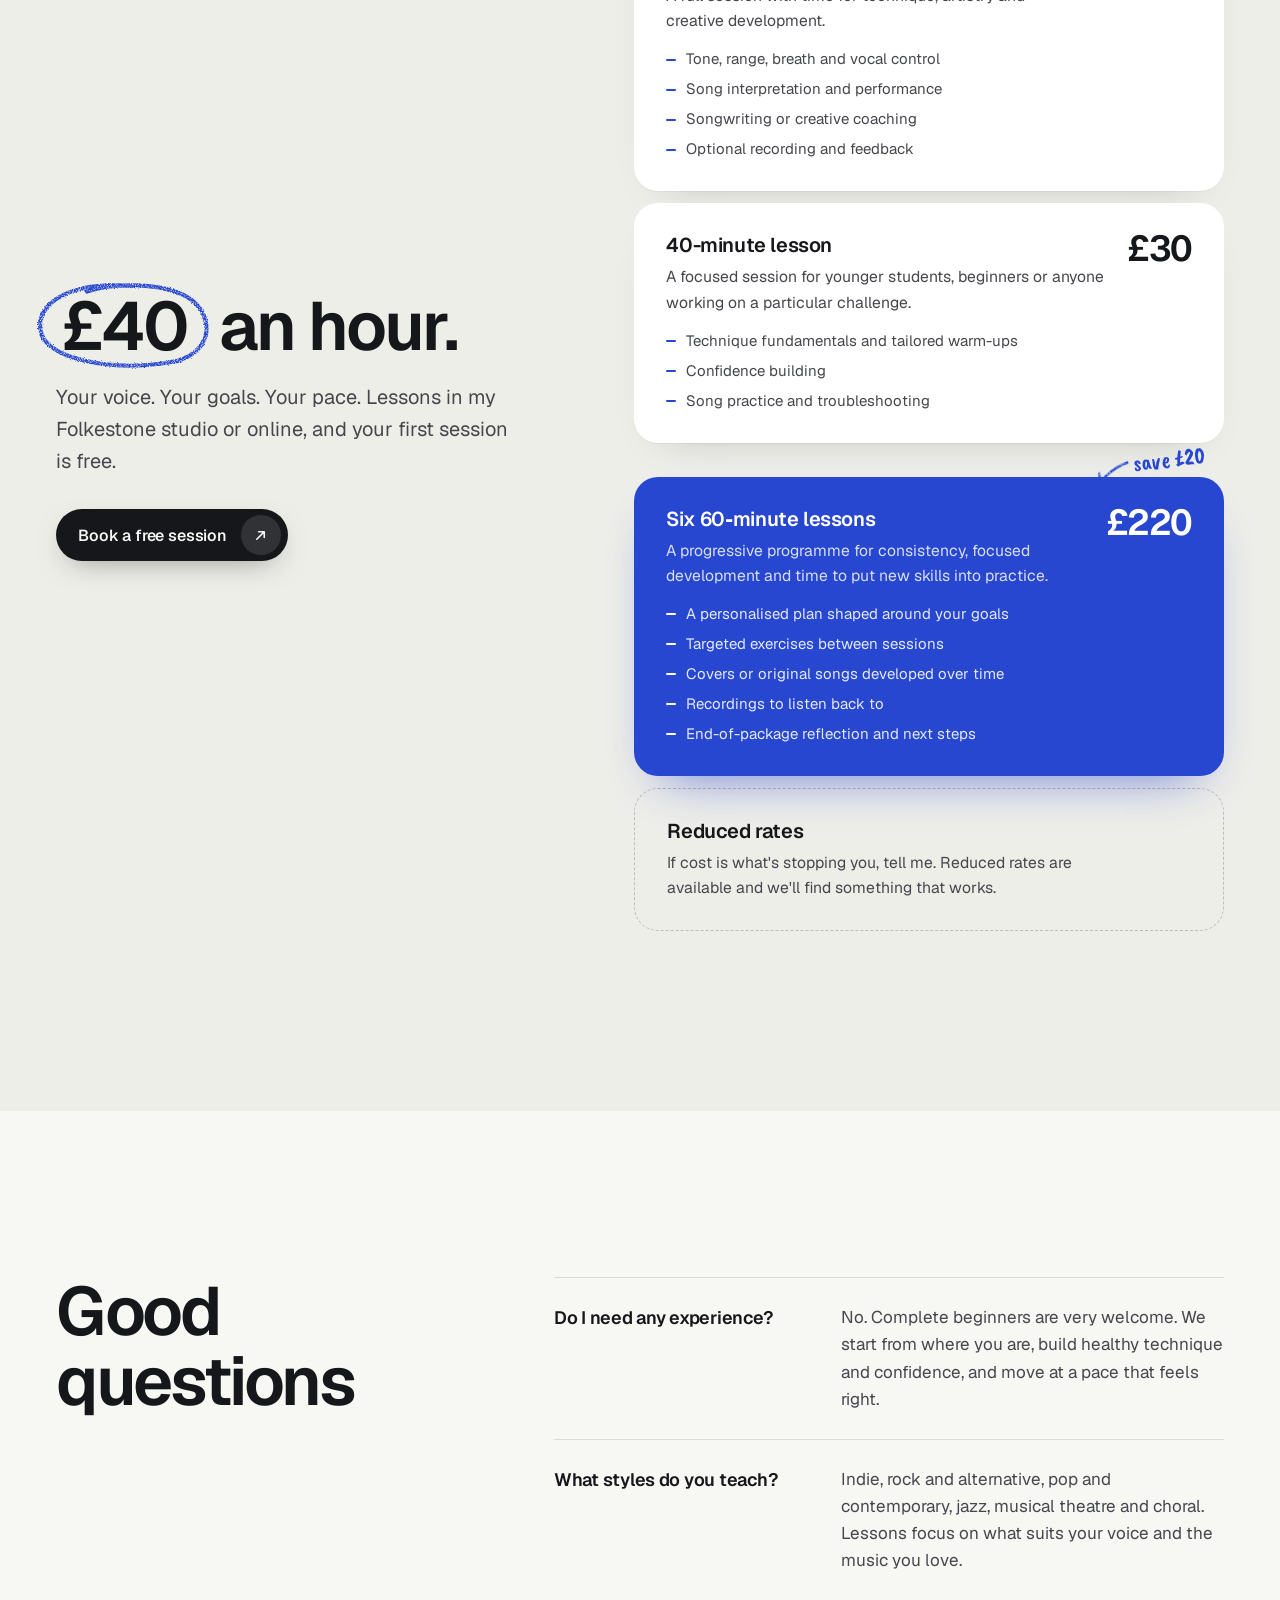
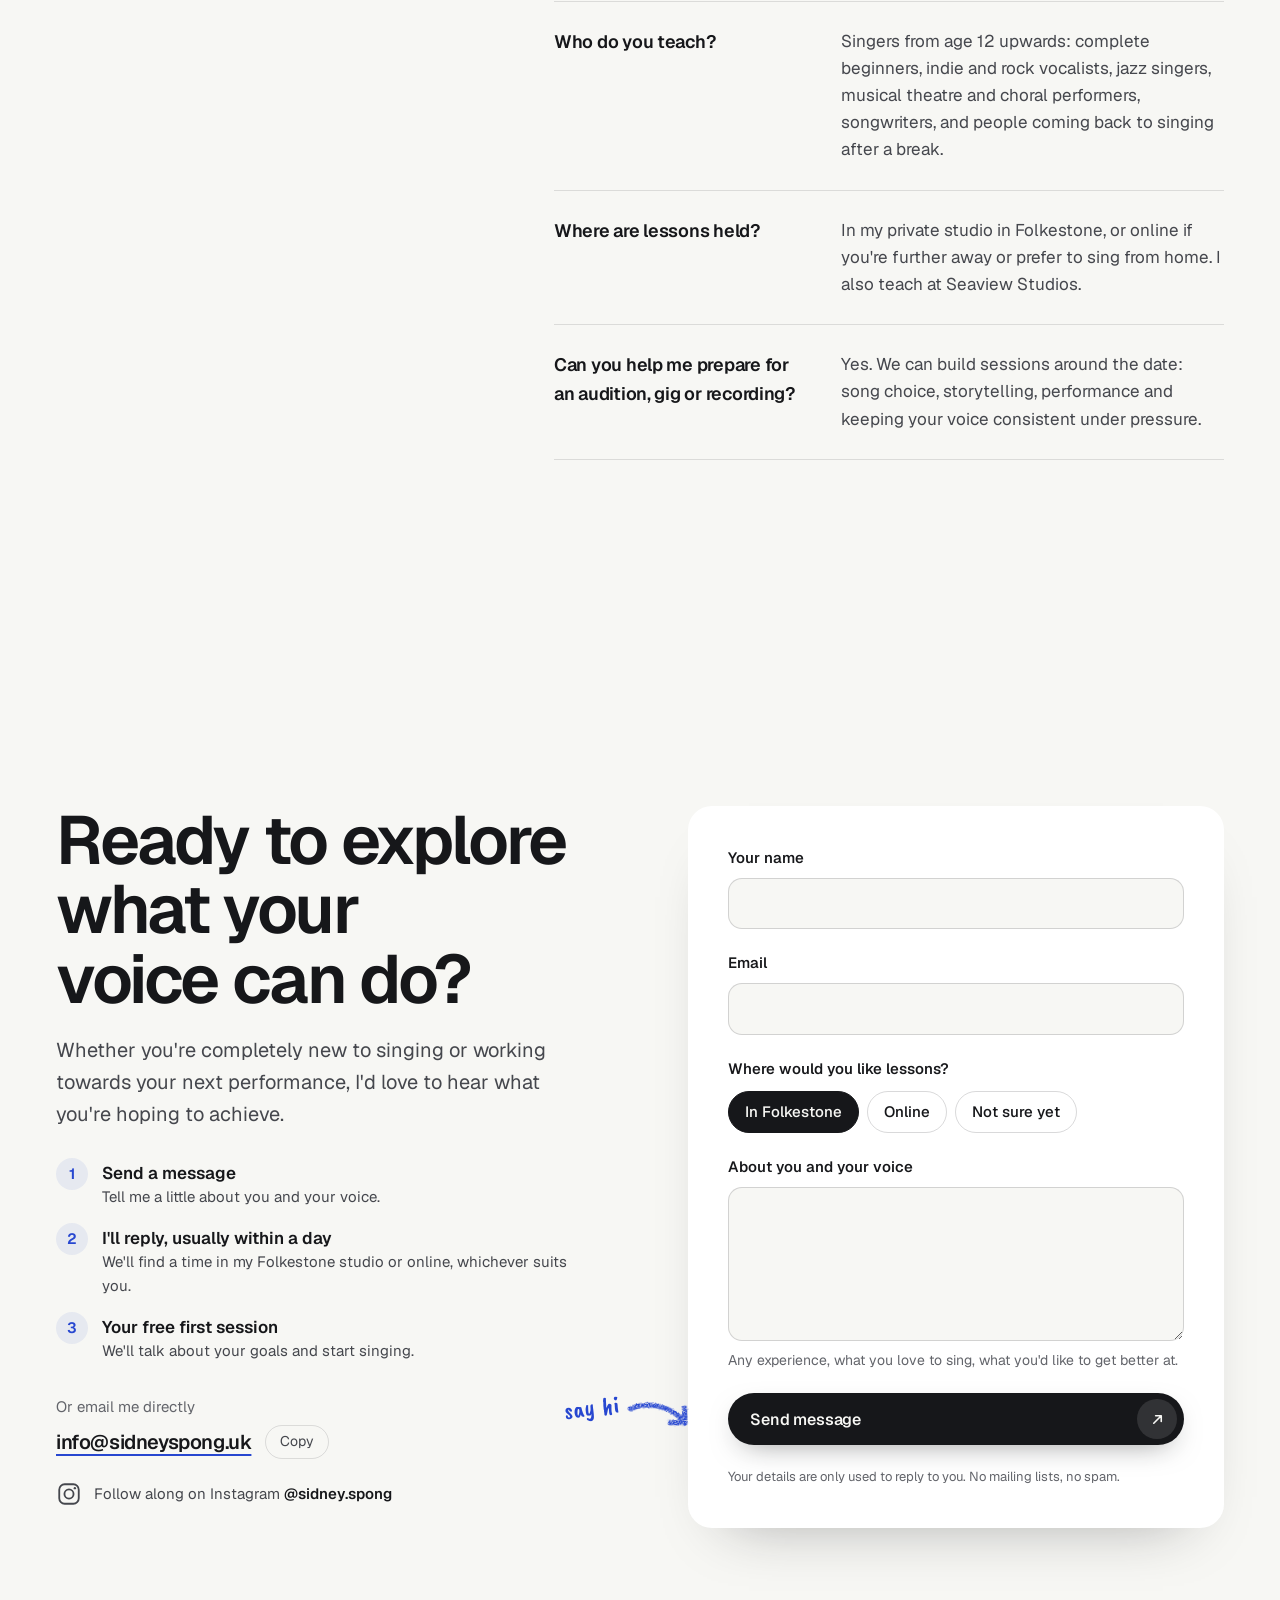
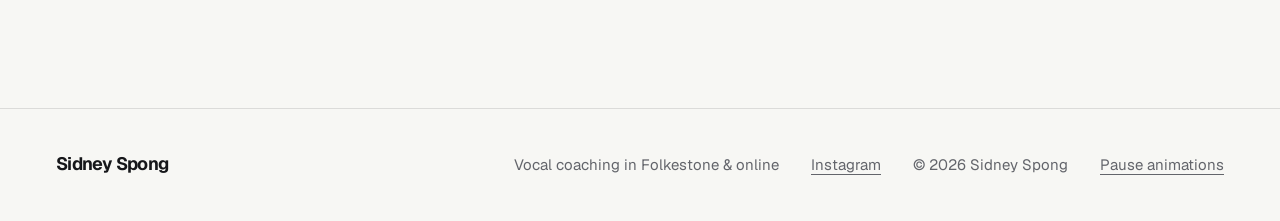
==== commit f9b656e5: "Trim 'first client' from Ery's review Co-Authored-By: Claude Opus 5.5 <noreply@anthropic.com> Claude" ====
--- a/index.html
+++ b/index.html
@@ -301,7 +301,7 @@
               <g filter="url(#crayon-boil)"><path d="M30 8 C 12 14, 6 30, 10 48 M24 34 C 18 30, 10 32, 10 42 C 10 52, 22 54, 26 46 C 30 38, 26 32, 20 32" /><path d="M66 8 C 48 14, 42 30, 46 48 M60 34 C 54 30, 46 32, 46 42 C 46 52, 58 54, 62 46 C 66 38, 62 32, 56 32" /></g>
             </svg>
             <blockquote>
-              <p>Sidney is an incredible vocal coach—supportive, intuitive, and brilliantly talented. <mark>He knows how to bring out the best in your voice without ever making you feel pressured.</mark> His feedback is kind, clear, and empowering, and he makes every session fun and confidence-building. I couldn’t ask for a better teacher, and I’m so proud to be his first client.</p>
+              <p>Sidney is an incredible vocal coach—supportive, intuitive, and brilliantly talented. <mark>He knows how to bring out the best in your voice without ever making you feel pressured.</mark> His feedback is kind, clear, and empowering, and he makes every session fun and confidence-building. I couldn’t ask for a better teacher.</p>
             </blockquote>
             <details class="review-more">
               <summary>Read Ery's full review</summary>
@@ -309,7 +309,7 @@
                 <p>Working with Sidney as my vocal coach has been an absolute joy. Not only is he a phenomenal singer with a brilliant ear for music, but he also brings a deep sense of understanding, empathy, and fun to every session. His musicianship is outstanding, but what really sets him apart is the way he tailors his teaching to each individual.</p>
                 <p>Sidney creates a safe, encouraging space where you're never pressured but always supported. He listens carefully to your voice, helps you discover what works for you, and celebrates your progress every step of the way. His positive reinforcement is genuinely uplifting, and when there’s something to improve, he approaches it with kindness and clarity: ‘This is what we’ll work on, and we’ll get there together.’</p>
                 <p>He’s helped me not only with technique—like pitch matching, vocal closure, and blending head and chest voice—but also with performance confidence and ear training. He breaks things down in a way that’s easy to understand and makes you feel capable, not self-conscious.</p>
-                <p>Sidney is not just a gifted vocalist and teacher—he’s also great fun to be around. I’m so glad I found him, and I’m incredibly proud to be his first client. I look forward to continuing our work together and can’t wait to make my debut performance with his guidance behind me.</p>
+                <p>Sidney is not just a gifted vocalist and teacher—he’s also great fun to be around. I’m so glad I found him. I look forward to continuing our work together and can’t wait to make my debut performance with his guidance behind me.</p>
               </div>
             </details>
             <figcaption>
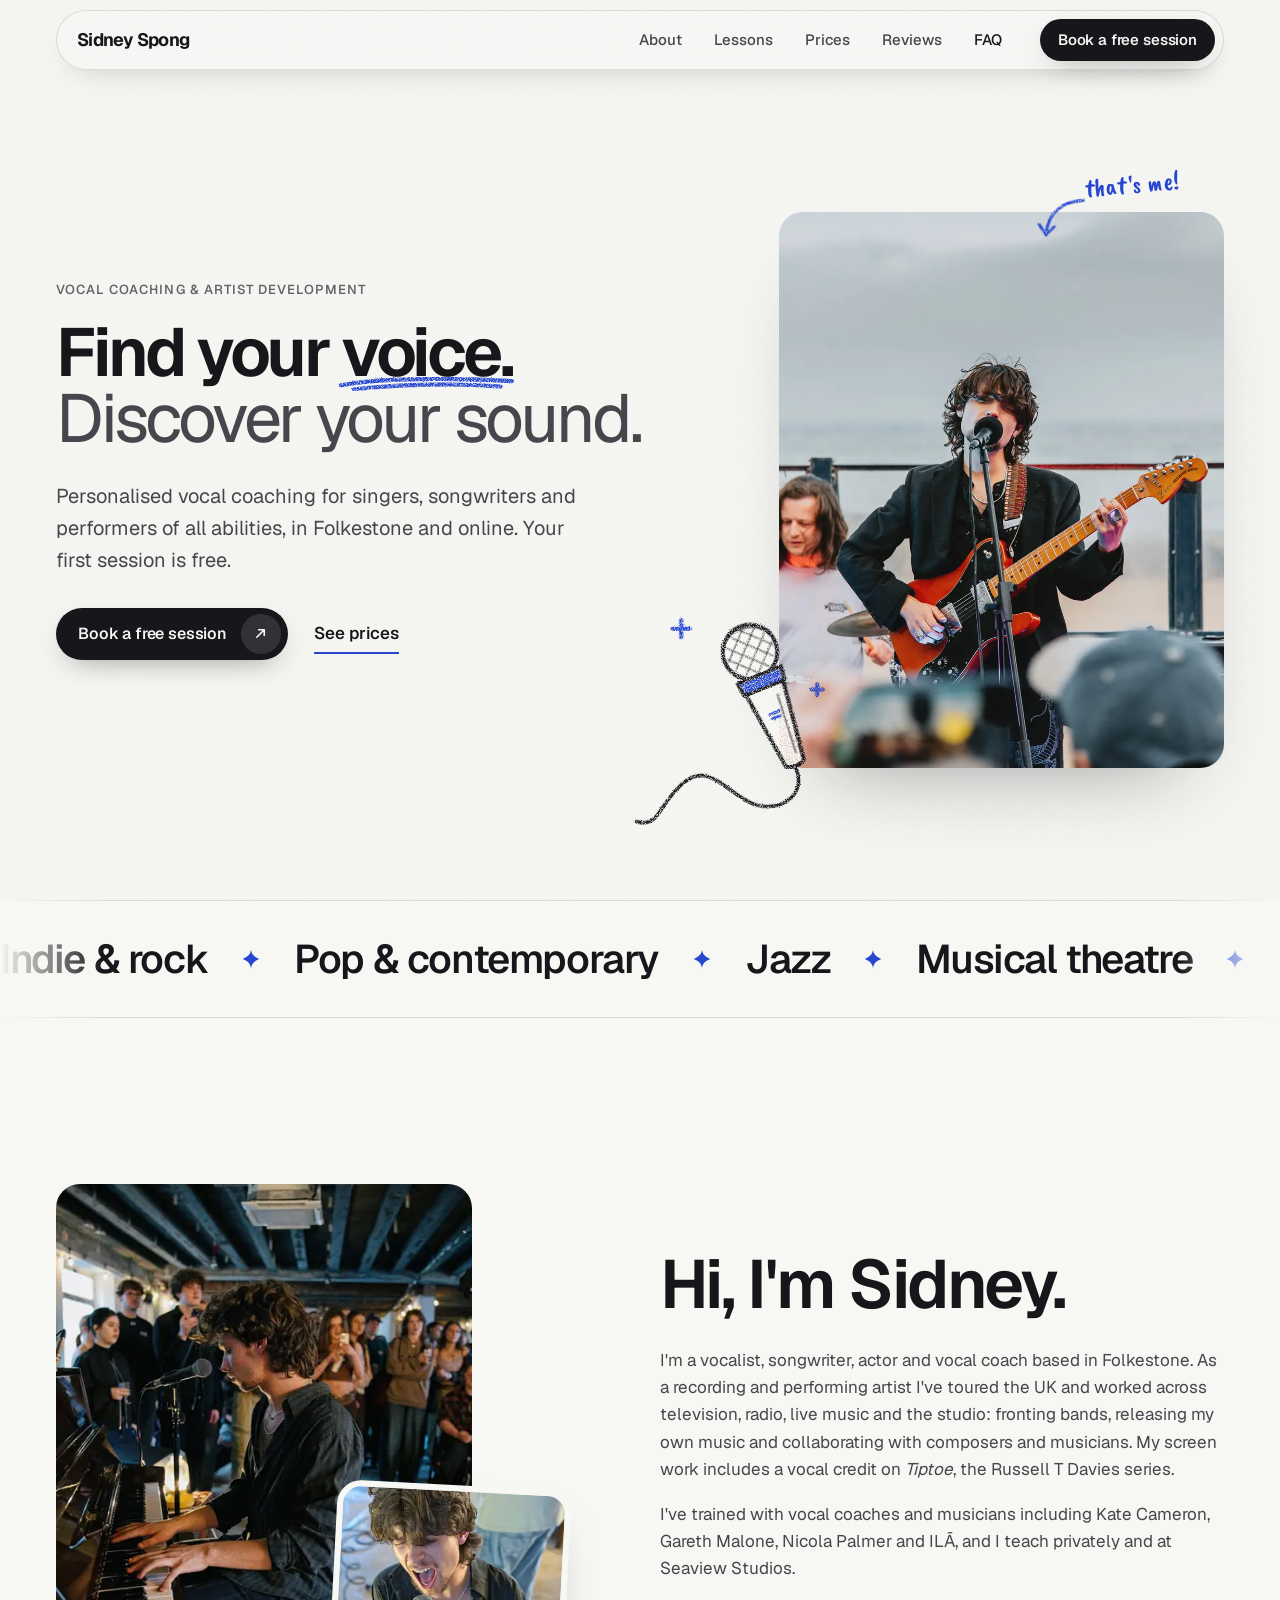
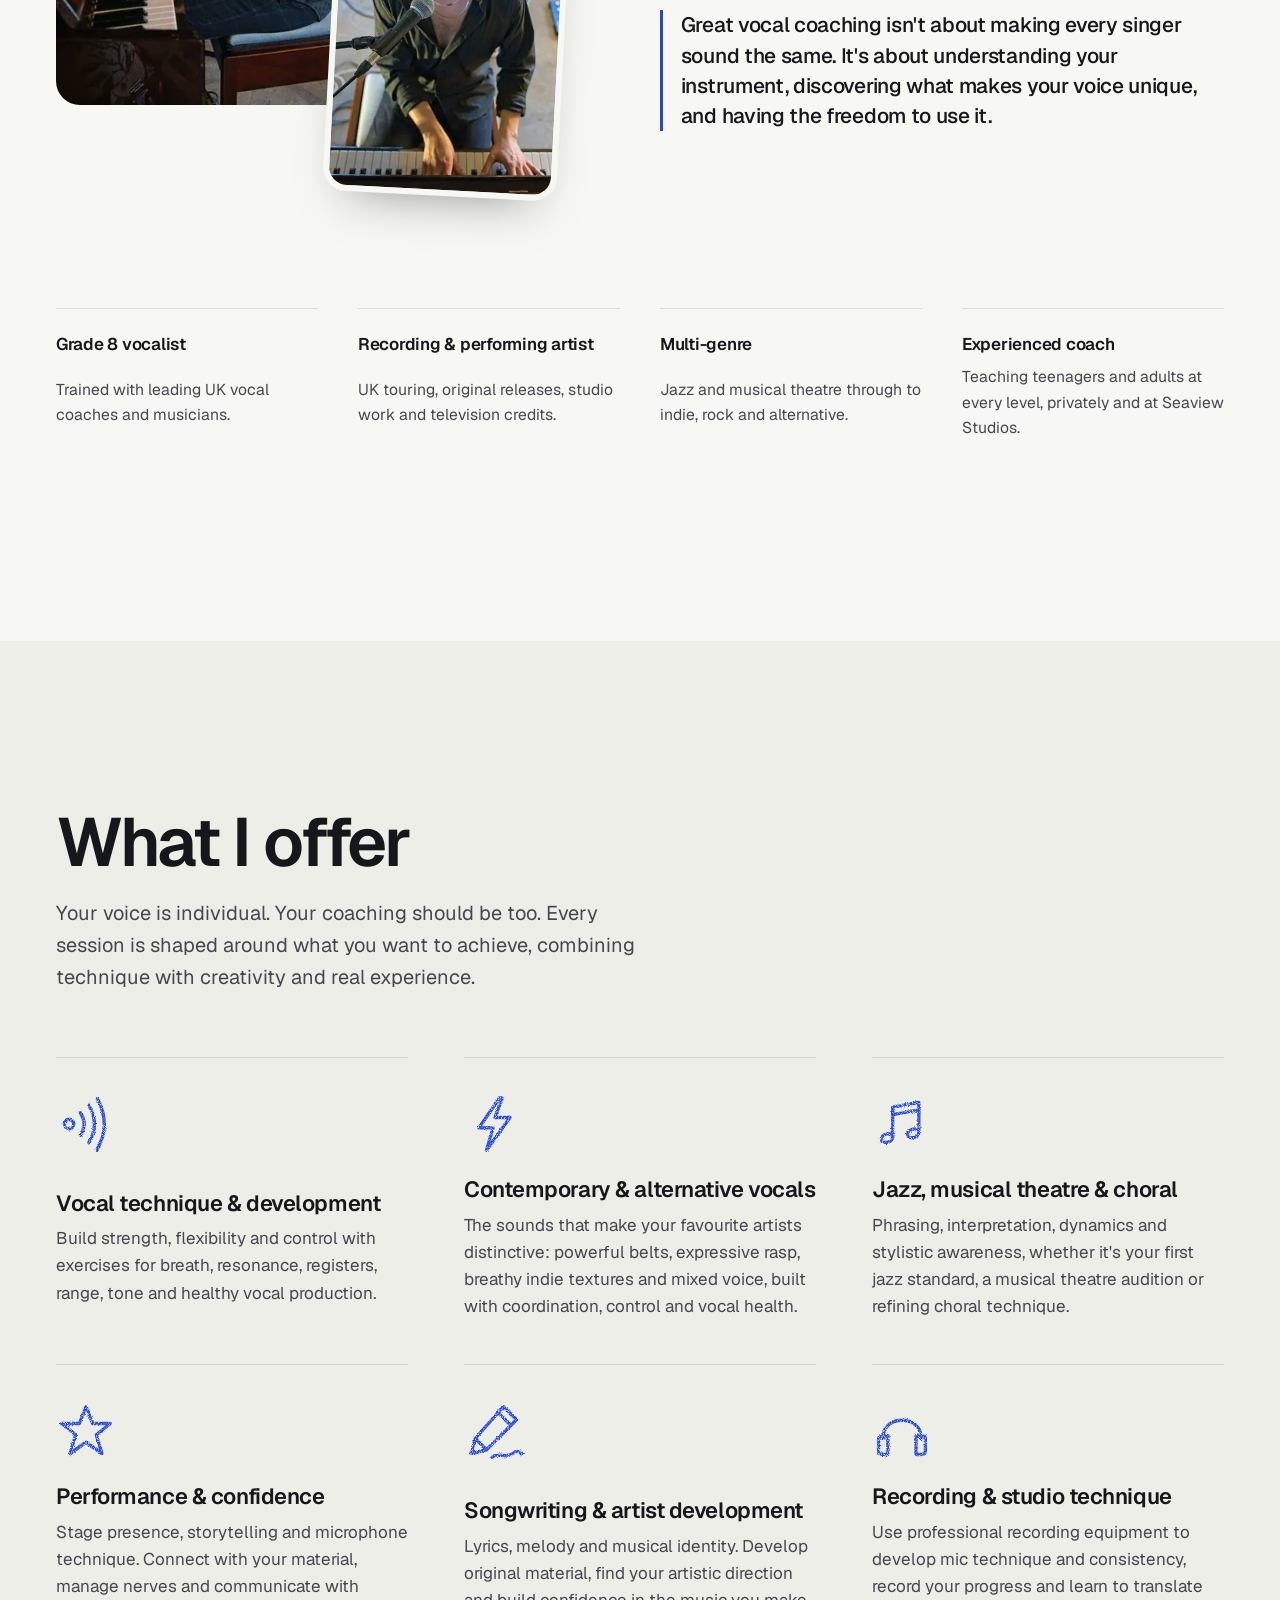
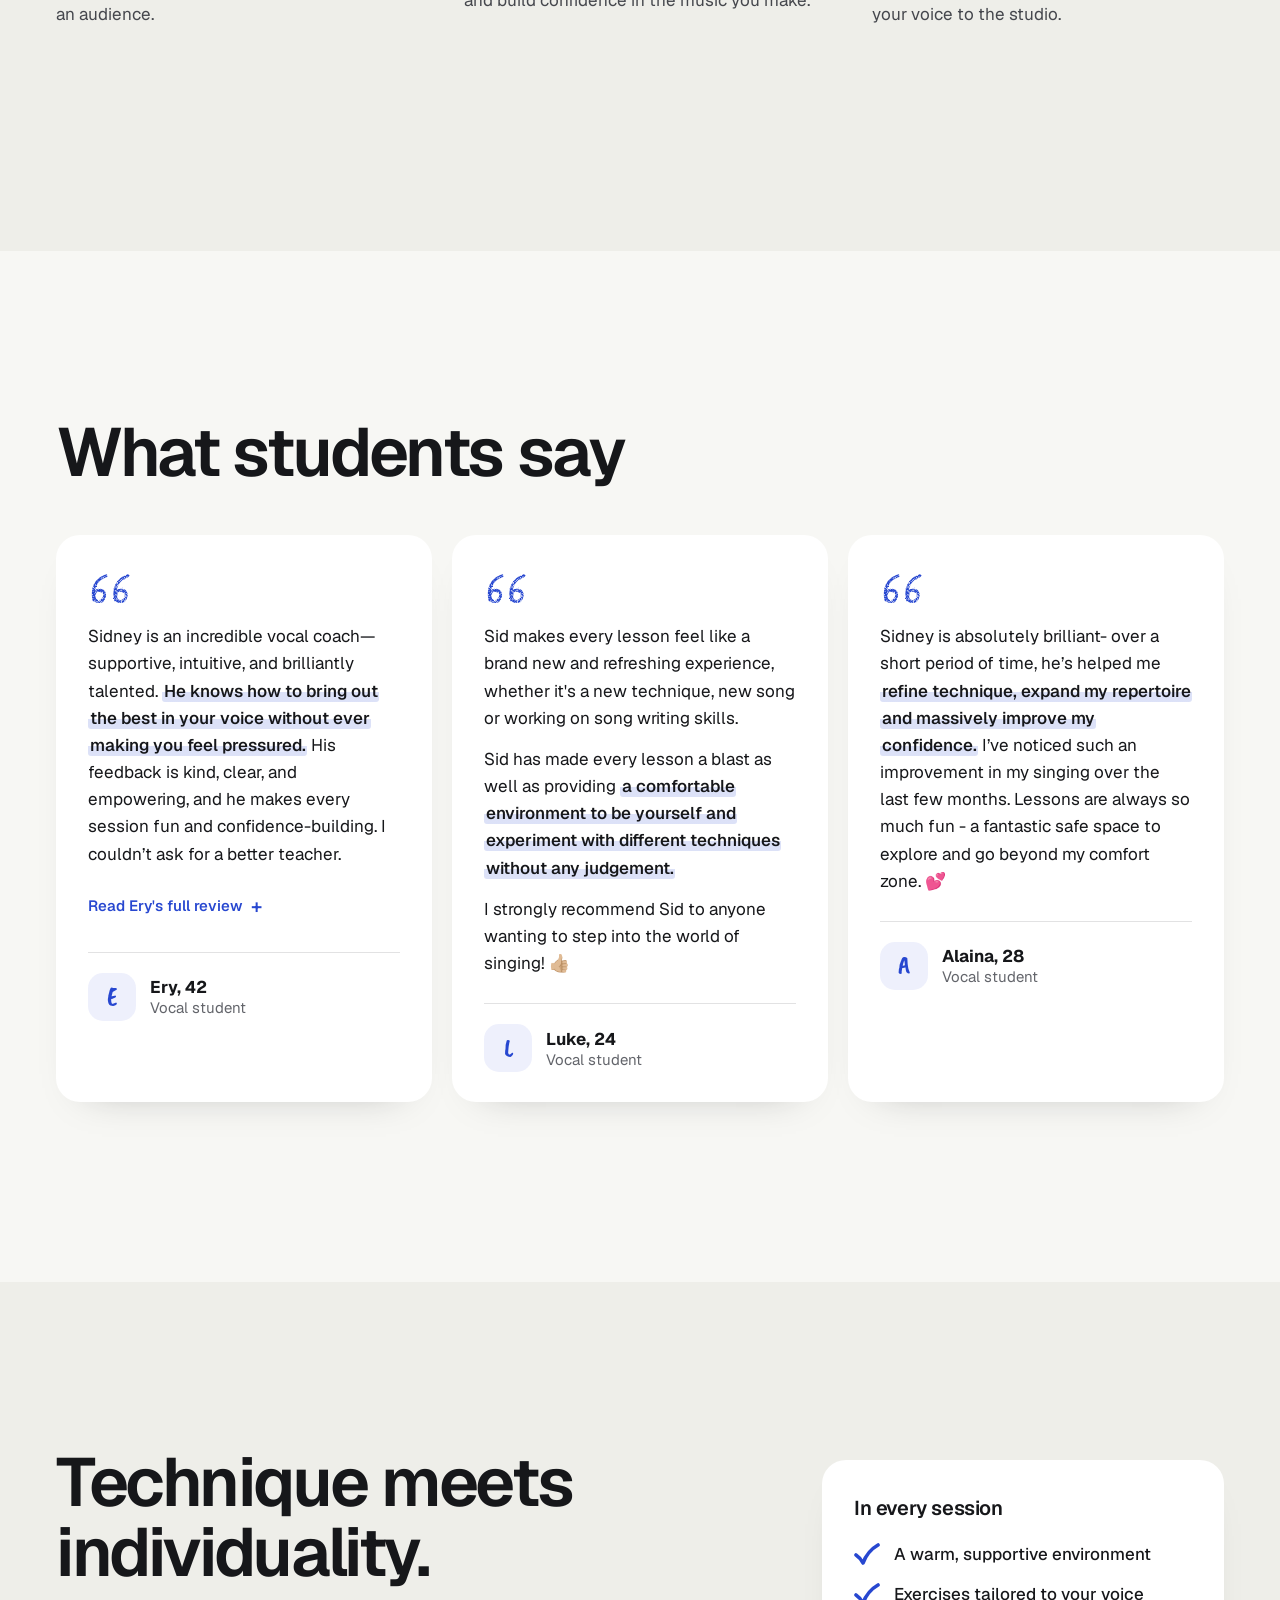
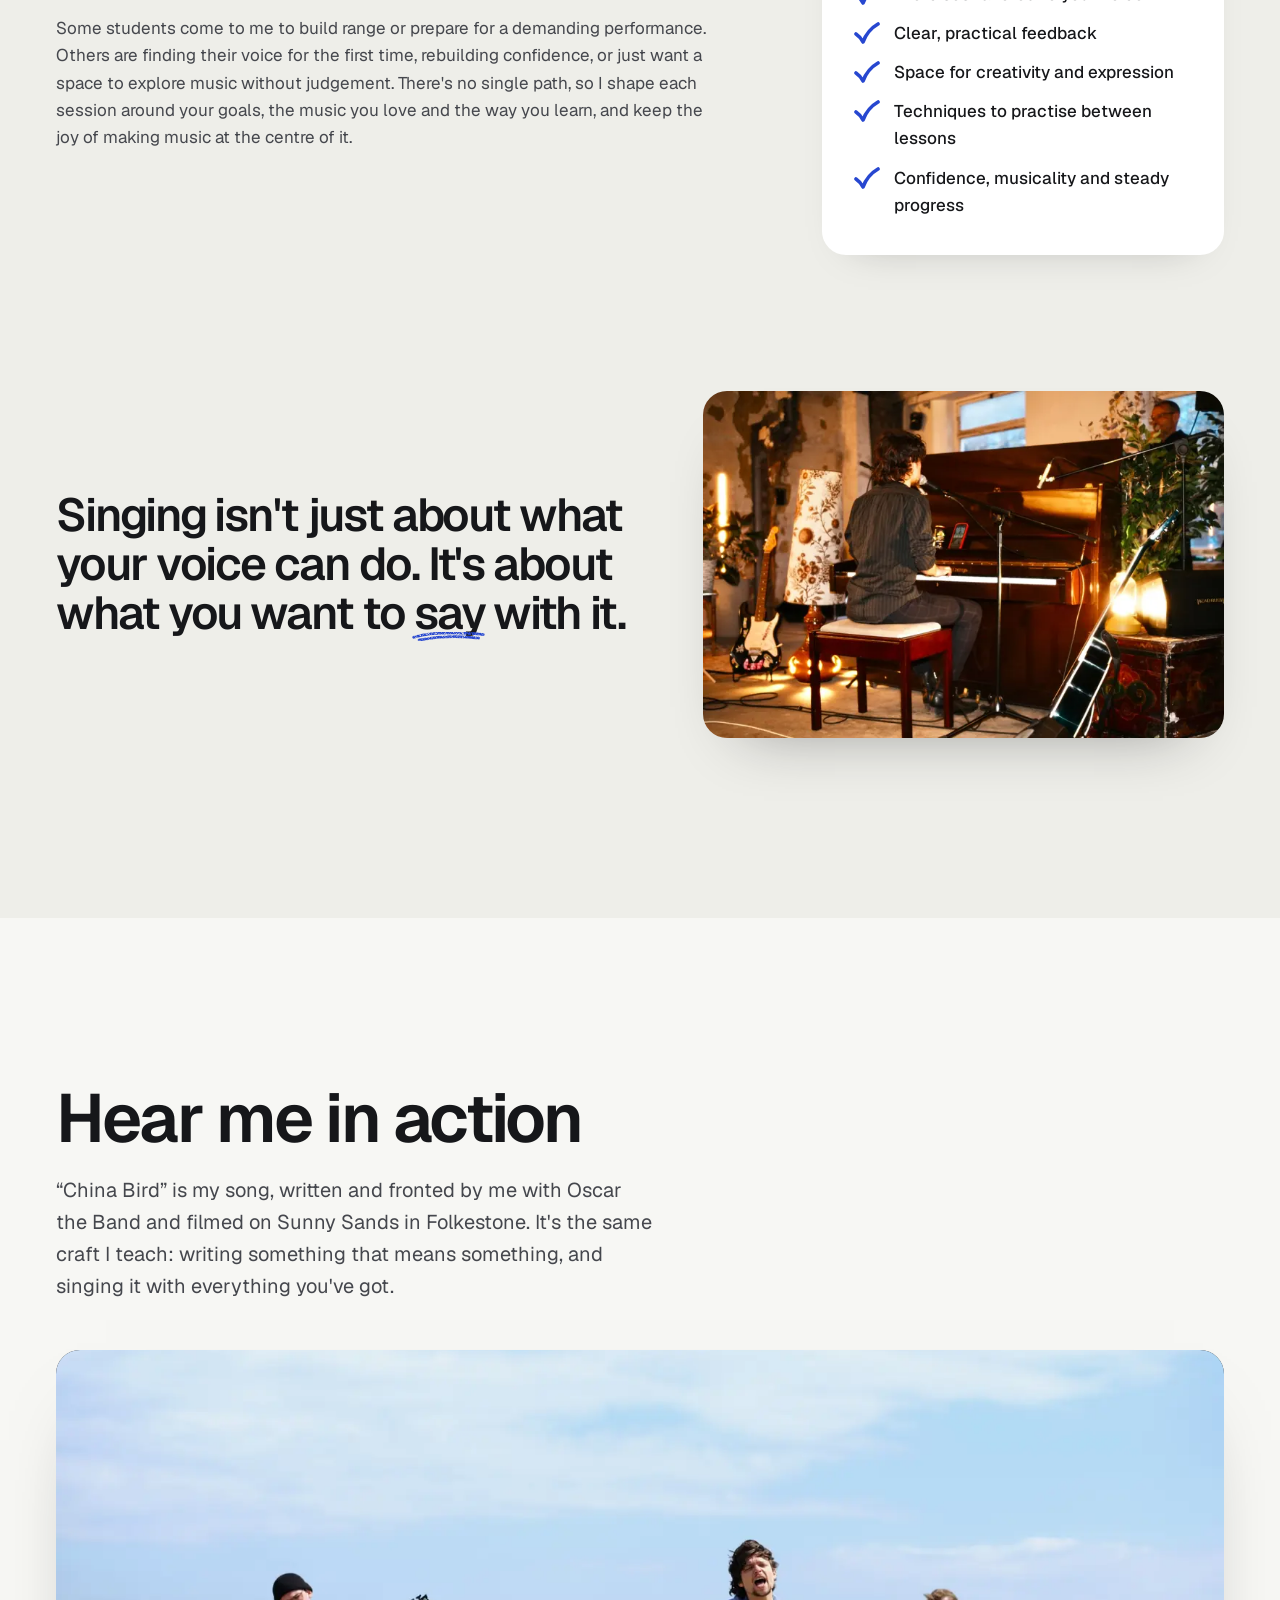
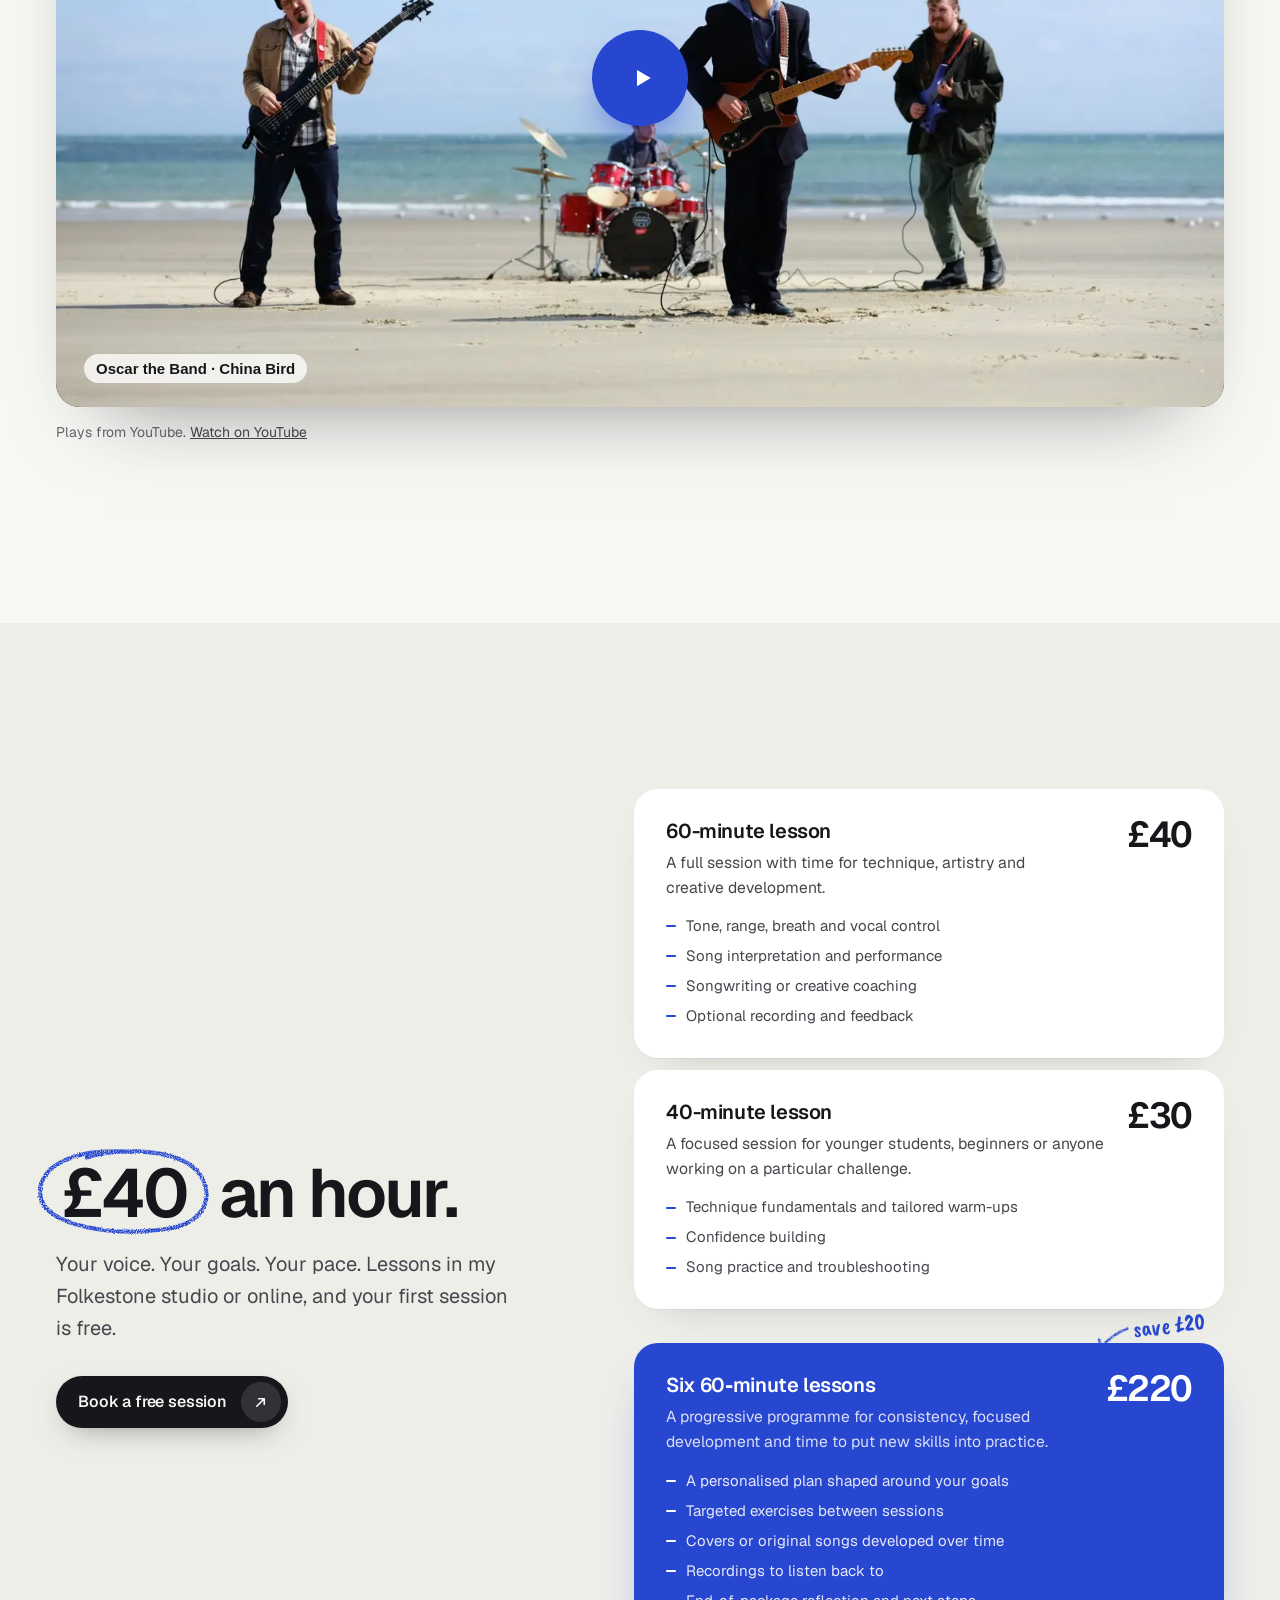
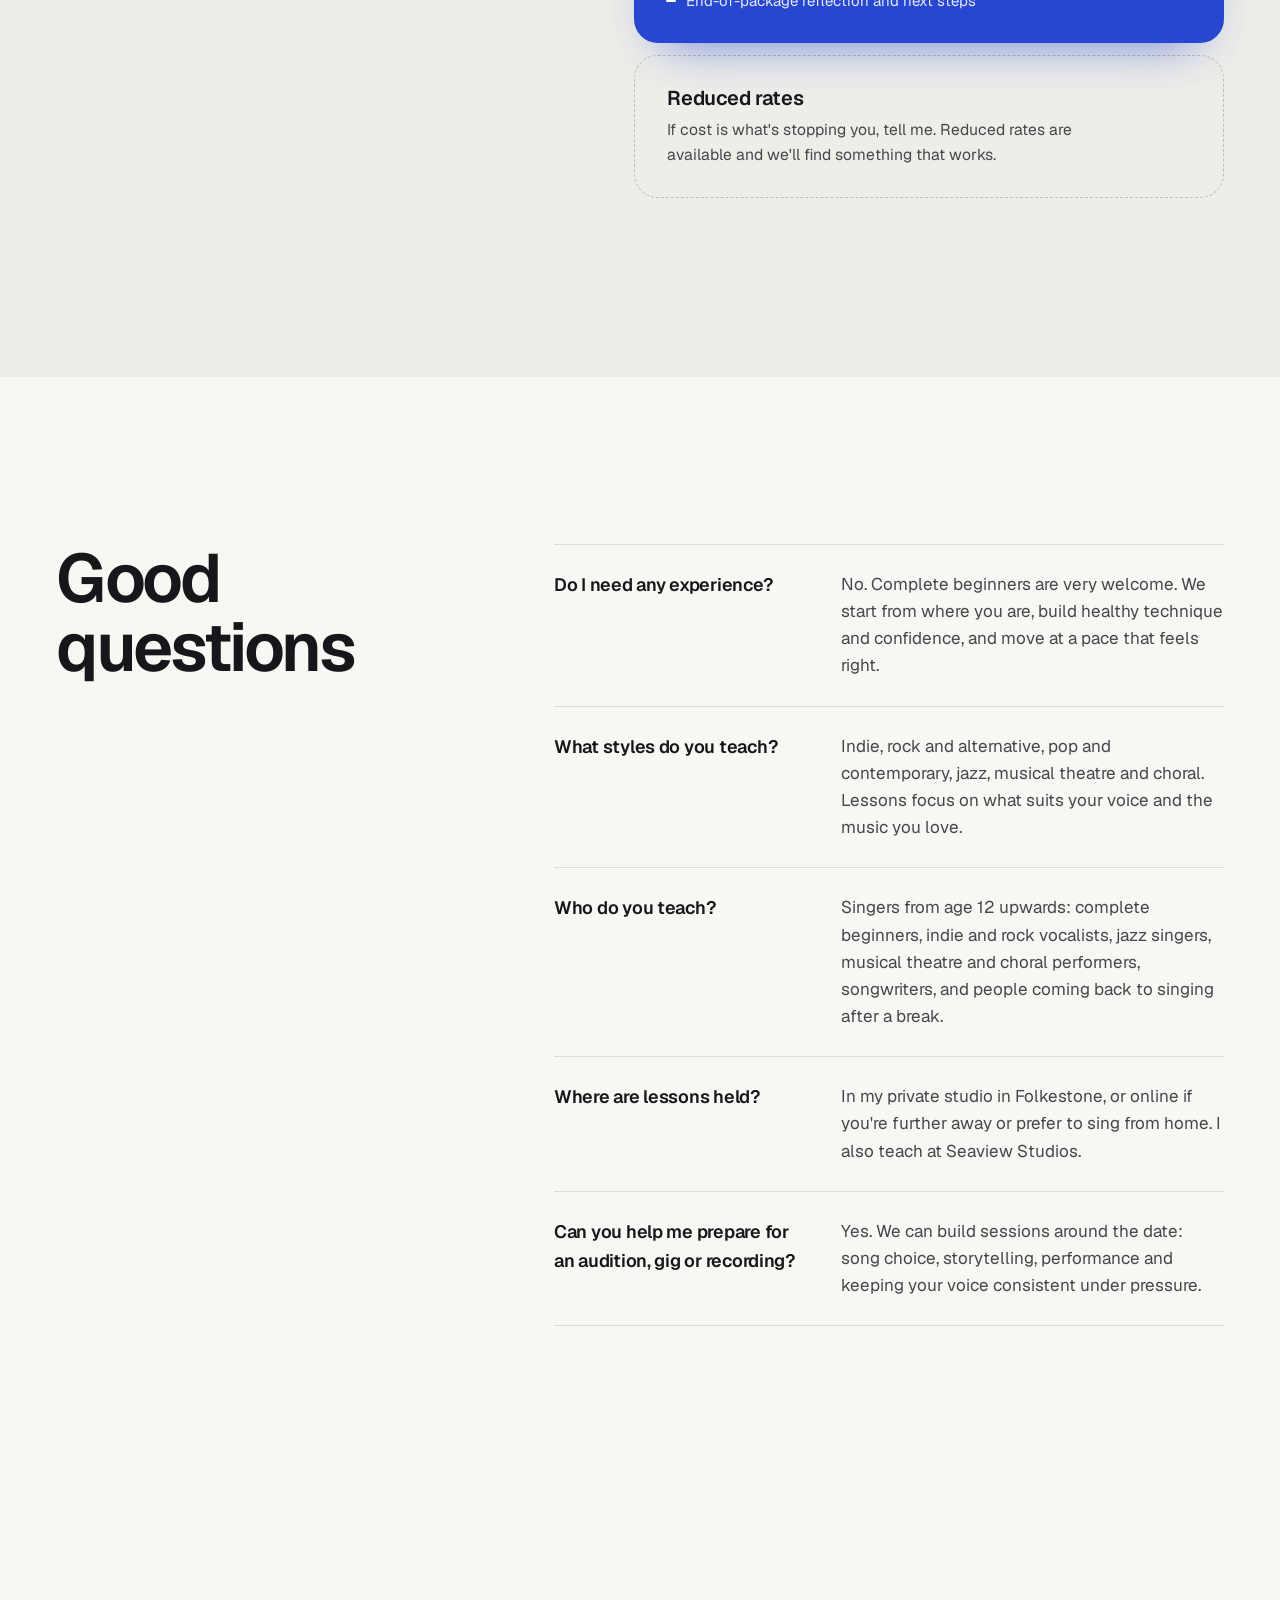
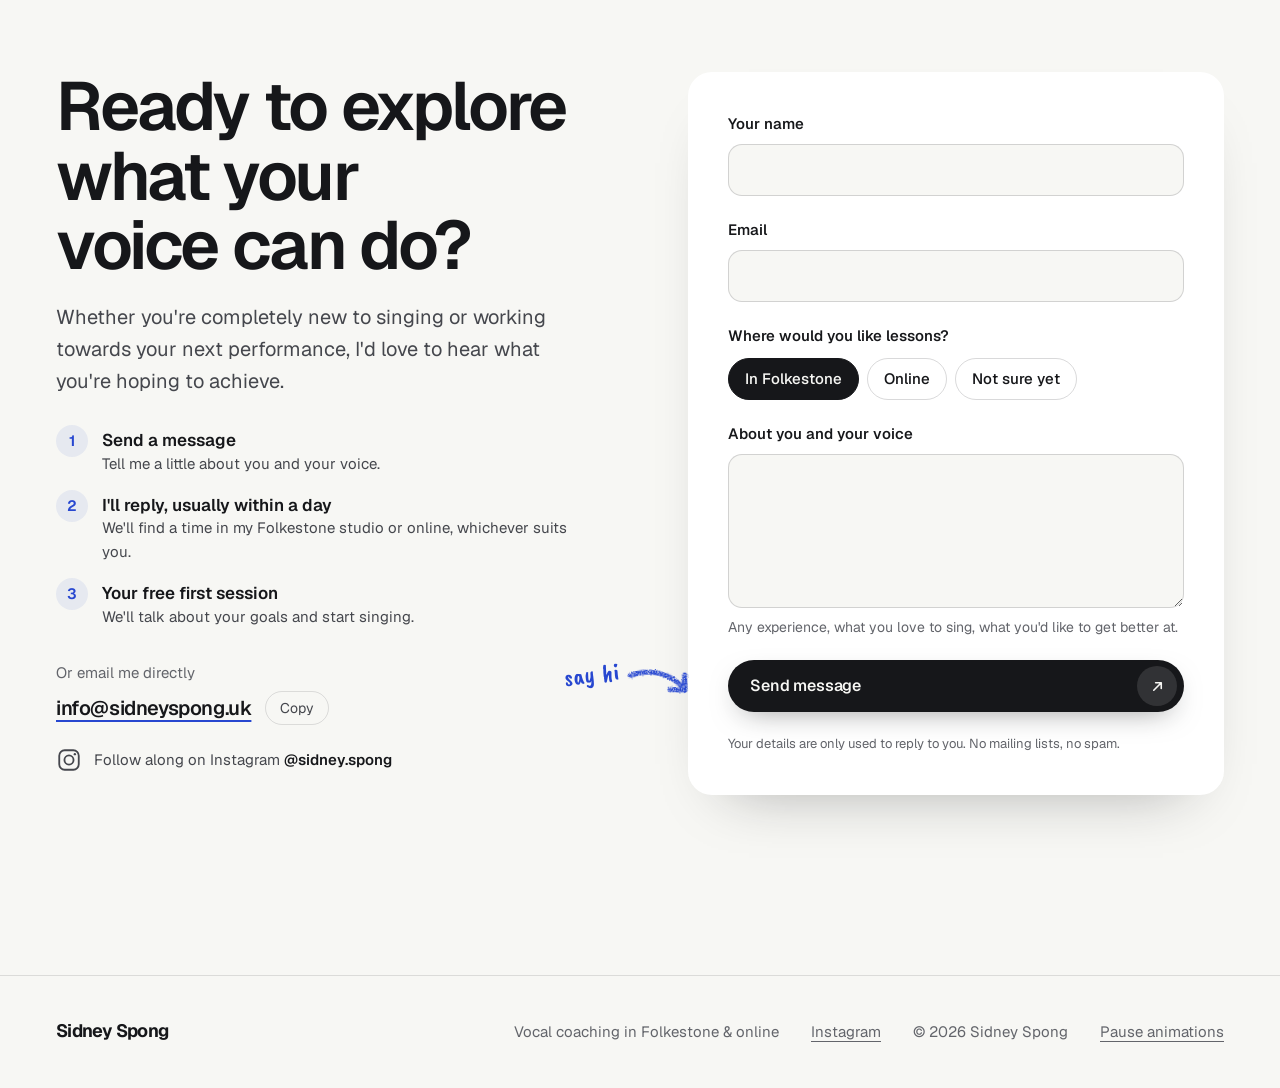
==== commit 3e4756a0: "Swap lesson photos for crayon icons; piano photo beside the manifesto - 'What I offer' now uses six " ====
--- a/index.html
+++ b/index.html
@@ -19,7 +19,7 @@
 
   <link rel="icon" href="assets/images/favicon.svg" type="image/svg+xml" />
   <link rel="preload" href="assets/fonts/geist-latin.woff2" as="font" type="font/woff2" crossorigin />
-  <link rel="stylesheet" href="assets/css/site.css?v=3" />
+  <link rel="stylesheet" href="assets/css/site.css?v=5" />
 
   <script type="application/ld+json">
   {
@@ -173,7 +173,7 @@
     </section>
 
     <!-- ================= MARQUEE ================= -->
-    <div class="marquee" aria-label="Styles I teach">
+    <div class="marquee">
       <div class="marquee-track">
         <ul class="marquee-list">
           <li>Indie &amp; rock</li><li>Pop &amp; contemporary</li><li>Jazz</li><li>Musical theatre</li><li>Choral</li><li>Alternative</li><li>Songwriting</li><li>Recording</li>
@@ -211,7 +211,7 @@
       </div>
 
       <div class="container">
-        <ul class="creds" aria-label="Why work with me">
+        <ul class="creds">
           <li data-reveal><strong>Grade 8 vocalist</strong><span>Trained with leading UK vocal coaches and musicians.</span></li>
           <li data-reveal><strong>Recording &amp; performing artist</strong><span>UK touring, original releases, studio work and television credits.</span></li>
           <li data-reveal><strong>Multi-genre</strong><span>Jazz and musical theatre through to indie, rock and alternative.</span></li>
@@ -222,71 +222,55 @@
 
     <!-- ================= WHAT I OFFER ================= -->
     <section class="section lessons" id="lessons">
-      <div class="container lessons-grid">
+      <div class="container">
         <div class="lessons-head">
           <h2 data-reveal>What I offer</h2>
           <p class="lede" data-reveal>Your voice is individual. Your coaching should be too. Every session is shaped around what you want to achieve, combining technique with creativity and real experience.</p>
-          <p class="swipe-meta" aria-hidden="true"><span class="hand-note">swipe →</span><span class="lesson-count"><span data-lesson-count>01</span> / 06</span></p>
-          <div class="lesson-stage" aria-hidden="true">
-            <img class="is-active" data-for="1" src="assets/images/photos/golden-mic-720.webp" width="480" height="720" loading="lazy" decoding="async" alt="" />
-            <img data-for="2" src="assets/images/photos/stage-pink-720.webp" width="480" height="720" loading="lazy" decoding="async" alt="" />
-            <img data-for="3" src="assets/images/photos/stage-purple-720.webp" width="542" height="720" loading="lazy" decoding="async" alt="" />
-            <img data-for="4" src="assets/images/photos/crowd-blur-b-960.webp" width="960" height="641" loading="lazy" decoding="async" alt="" />
-            <img data-for="5" src="assets/images/photos/piano-back-720.webp" width="720" height="480" loading="lazy" decoding="async" alt="" />
-            <img data-for="6" src="assets/images/photos/acoustic-720.webp" width="495" height="720" loading="lazy" decoding="async" alt="" />
-          </div>
-        </div>
-        <ol class="lesson-list" tabindex="0" aria-label="Lesson areas">
-          <li data-reveal data-lesson="1" class="is-active">
-            <figure class="lesson-photo"><img src="assets/images/photos/golden-mic-720.webp" width="480" height="720" loading="lazy" decoding="async" alt="Sidney singing into a microphone in warm stage light" /></figure>
-            <span class="num" aria-hidden="true">01</span>
+        </div>
+        <ul class="offer-grid">
+          <li data-reveal>
+            <svg class="scribble offer-icon" viewBox="0 0 64 64" aria-hidden="true"><g filter="url(#crayon-boil)"><path pathLength="1" d="M9 32 a5 5 0 1 0 10 0 a5 5 0 1 0 -10 0" /><path pathLength="1" d="M26 20 Q 34 32 26 44" /><path pathLength="1" d="M35 12 Q 47 32 35 52" /><path pathLength="1" d="M44 5 Q 59 32 44 59" /></g></svg>
             <div>
               <h3>Vocal technique &amp; development</h3>
               <p>Build strength, flexibility and control with exercises for breath, resonance, registers, range, tone and healthy vocal production.</p>
             </div>
           </li>
-          <li data-reveal data-lesson="2">
-            <figure class="lesson-photo"><img src="assets/images/photos/stage-pink-720.webp" width="480" height="720" loading="lazy" decoding="async" alt="Sidney singing with a band under pink stage lights" /></figure>
-            <span class="num" aria-hidden="true">02</span>
+          <li data-reveal>
+            <svg class="scribble offer-icon" viewBox="0 0 64 64" aria-hidden="true"><g filter="url(#crayon-boil)"><path pathLength="1" d="M38 4 L 16 36 L 31 36 L 24 60 L 49 25 L 33 25 L 41 4 Z" /></g></svg>
             <div>
               <h3>Contemporary &amp; alternative vocals</h3>
               <p>The sounds that make your favourite artists distinctive: powerful belts, expressive rasp, breathy indie textures and mixed voice, built with coordination, control and vocal health.</p>
             </div>
           </li>
-          <li data-reveal data-lesson="3">
-            <figure class="lesson-photo"><img src="assets/images/photos/stage-purple-720.webp" width="542" height="720" loading="lazy" decoding="async" alt="Sidney singing under a red lamp in a small venue" /></figure>
-            <span class="num" aria-hidden="true">03</span>
+          <li data-reveal>
+            <svg class="scribble offer-icon" viewBox="0 0 64 64" aria-hidden="true"><g filter="url(#crayon-boil)"><path pathLength="1" d="M22 46 L 22 14 L 50 9 L 50 41" /><path pathLength="1" d="M22 22 L 50 17" /><path pathLength="1" d="M10 48 C 10 42, 22 40, 22 46 C 22 52, 10 54, 10 48 Z" /><path pathLength="1" d="M38 43 C 38 37, 50 35, 50 41 C 50 47, 38 49, 38 43 Z" /></g></svg>
             <div>
               <h3>Jazz, musical theatre &amp; choral</h3>
               <p>Phrasing, interpretation, dynamics and stylistic awareness, whether it's your first jazz standard, a musical theatre audition or refining choral technique.</p>
             </div>
           </li>
-          <li data-reveal data-lesson="4">
-            <figure class="lesson-photo"><img src="assets/images/photos/crowd-blur-b-960.webp" width="960" height="641" loading="lazy" decoding="async" alt="Sidney performing with a guitar on a seaside rooftop, crowd in the foreground" /></figure>
-            <span class="num" aria-hidden="true">04</span>
+          <li data-reveal>
+            <svg class="scribble offer-icon" viewBox="0 0 64 64" aria-hidden="true"><g filter="url(#crayon-boil)"><path pathLength="1" d="M32 6 L 39 24 L 58 24 L 43 36 L 49 56 L 32 44 L 15 56 L 21 36 L 6 24 L 25 24 Z" /></g></svg>
             <div>
               <h3>Performance &amp; confidence</h3>
               <p>Stage presence, storytelling and microphone technique. Connect with your material, manage nerves and communicate with an audience.</p>
             </div>
           </li>
-          <li data-reveal data-lesson="5">
-            <figure class="lesson-photo"><img src="assets/images/photos/piano-back-720.webp" width="720" height="480" loading="lazy" decoding="async" alt="Sidney singing at an upright piano in a candlelit room" /></figure>
-            <span class="num" aria-hidden="true">05</span>
+          <li data-reveal>
+            <svg class="scribble offer-icon" viewBox="0 0 64 64" aria-hidden="true"><g filter="url(#crayon-boil)"><path pathLength="1" d="M42 6 L 56 20 L 24 52 L 8 56 L 12 40 Z" /><path pathLength="1" d="M36 12 L 50 26" /><path pathLength="1" d="M12 40 L 24 52" /><path pathLength="1" d="M30 60 C 38 54, 44 62, 52 56 S 60 58, 62 56" /></g></svg>
             <div>
               <h3>Songwriting &amp; artist development</h3>
               <p>Lyrics, melody and musical identity. Develop original material, find your artistic direction and build confidence in the music you make.</p>
             </div>
           </li>
-          <li data-reveal data-lesson="6">
-            <figure class="lesson-photo"><img src="assets/images/photos/acoustic-720.webp" width="495" height="720" loading="lazy" decoding="async" alt="Sidney singing into a microphone with an acoustic guitar" /></figure>
-            <span class="num" aria-hidden="true">06</span>
+          <li data-reveal>
+            <svg class="scribble offer-icon" viewBox="0 0 64 64" aria-hidden="true"><g filter="url(#crayon-boil)"><path pathLength="1" d="M12 40 C 10 14, 54 14, 52 40" /><path pathLength="1" d="M7 41 Q 7 37 11 37 L 17 37 L 17 57 L 11 57 Q 7 57 7 53 Z" /><path pathLength="1" d="M57 41 Q 57 37 53 37 L 47 37 L 47 57 L 53 57 Q 57 57 57 53 Z" /></g></svg>
             <div>
               <h3>Recording &amp; studio technique</h3>
               <p>Use professional recording equipment to develop mic technique and consistency, record your progress and learn to translate your voice to the studio.</p>
             </div>
           </li>
-        </ol>
-        <div class="lesson-progress" aria-hidden="true"><span data-lesson-progress></span></div>
+        </ul>
       </div>
     </section>
 
@@ -371,17 +355,25 @@
             </ul>
           </div>
         </div>
-        <p class="manifesto" data-reveal>
-          Singing isn't just about what your voice can do. It's about what you want to
-          <span class="scribbled">say
-            <svg class="scribble scribble-underline" viewBox="0 0 220 30" preserveAspectRatio="none" aria-hidden="true">
-              <g filter="url(#crayon-boil)">
-                <path pathLength="1" d="M4 18 C 50 8, 120 6, 214 12" />
-                <path pathLength="1" d="M20 24 C 80 16, 150 15, 200 20" />
-              </g>
-            </svg>
-          </span> with it.
-        </p>
+        <div class="manifesto-row">
+          <p class="manifesto" data-reveal>
+            Singing isn't just about what your voice can do. It's about what you want to
+            <span class="scribbled">say
+              <svg class="scribble scribble-underline" viewBox="0 0 220 30" preserveAspectRatio="none" aria-hidden="true">
+                <g filter="url(#crayon-boil)">
+                  <path pathLength="1" d="M4 18 C 50 8, 120 6, 214 12" />
+                  <path pathLength="1" d="M20 24 C 80 16, 150 15, 200 20" />
+                </g>
+              </svg>
+            </span> with it.
+          </p>
+          <figure class="photo manifesto-photo parallax" data-reveal>
+            <img src="assets/images/photos/piano-back-720.webp"
+                 srcset="assets/images/photos/piano-back-720.webp 720w, assets/images/photos/piano-back-1280.webp 1280w"
+                 sizes="(min-width: 960px) 42vw, 100vw" width="1280" height="853" loading="lazy" decoding="async"
+                 alt="Sidney singing at an upright piano in a candlelit room" />
+          </figure>
+        </div>
       </div>
     </section>
 
@@ -469,7 +461,7 @@
               </ul>
             </div>
             <span class="price">£220</span>
-            <span class="hand-note save-note" aria-label="Saves £20 compared with six single lessons">save £20
+            <span class="hand-note save-note">save £20
               <svg class="scribble scribble-arrow-small" viewBox="0 0 60 40" aria-hidden="true">
                 <g filter="url(#crayon-boil)"><path pathLength="1" d="M54 6 C 40 10, 22 18, 10 32" /><path pathLength="1" d="M8 18 L 9 33 L 24 32" /></g>
               </svg>
@@ -561,7 +553,7 @@
             <p class="field-help">Any experience, what you love to sing, what you'd like to get better at.</p>
             <p class="field-error" id="f-message-error" aria-live="polite"></p>
           </div>
-          <input type="checkbox" name="botcheck" class="honeypot" tabindex="-1" autocomplete="off" aria-hidden="true" />
+          <input type="checkbox" name="botcheck" class="honeypot" tabindex="-1" aria-hidden="true" />
           <div class="submit-row">
             <button type="submit" class="btn btn-ink btn-block">
               <span class="btn-label">Send message</span>
@@ -591,6 +583,6 @@
     </div>
   </footer>
 
-  <script src="assets/js/site.js?v=3" defer></script>
+  <script src="assets/js/site.js?v=5" defer></script>
 </body>
 </html>
--- a/assets/css/site.css
+++ b/assets/css/site.css
@@ -521,109 +521,30 @@
   .about-photos { padding-right: 18%; }
 }
 
-/* ---------- Lessons ---------- */
+/* ---------- What I offer ---------- */
 .lessons { background: var(--paper-2); }
-.lessons-grid { display: grid; gap: 56px; }
-.lesson-list { display: grid; margin: 0; padding: 0; list-style: none; }
-.lesson-list li {
+.lessons-head { max-width: 760px; }
+.offer-grid { display: grid; gap: 0 48px; margin: 48px 0 0; padding: 0; list-style: none; }
+.offer-grid li {
   display: grid;
-  grid-template-columns: auto 1fr;
-  gap: 20px;
-  padding-block: 32px;
+  grid-template-columns: 52px 1fr;
+  gap: 18px;
+  align-items: start;
+  padding-block: 28px;
   border-top: 1px solid var(--line);
 }
-.lesson-list li:last-child { border-bottom: 1px solid var(--line); }
-.lesson-list .num {
-  font-family: var(--font-hand);
-  font-size: 1.75rem;
-  line-height: 1;
-  color: var(--crayon);
-  min-width: 2.2ch;
-}
-.lesson-list p { margin-top: 10px; color: var(--ink-2); max-width: 52ch; }
-
-/* Mobile: each lesson carries its own photo. Desktop: one sticky stage that crossfades. */
-.lesson-photo {
-  grid-column: 1 / -1;
-  overflow: hidden;
-  aspect-ratio: 4 / 3;
-  border-radius: var(--r-lg);
-  background: var(--paper);
-  margin-bottom: 4px;
-}
-.lesson-photo img { width: 100%; height: 100%; object-fit: cover; }
-.lesson-list li[data-lesson="1"] .lesson-photo img { object-position: 50% 25%; }
-.lesson-list li[data-lesson="6"] .lesson-photo img { object-position: 50% 4%; }
-.lesson-stage { display: none; }
-.swipe-meta { display: flex; align-items: baseline; justify-content: space-between; margin-top: 22px; }
-.swipe-meta .hand-note { font-size: 1.35rem; transform: rotate(-3deg); transform-origin: left; }
-.lesson-count { font-size: 0.9375rem; font-weight: 560; color: var(--mute); font-variant-numeric: tabular-nums; }
-.lesson-count [data-lesson-count] { color: var(--ink); }
-.lesson-progress { height: 3px; margin-top: 8px; border-radius: 3px; background: var(--line); overflow: hidden; }
-.lesson-progress span { display: block; height: 100%; width: 100%; border-radius: 3px; background: var(--crayon); transform: scaleX(0.1667); transform-origin: left; transition: transform 0.25s var(--ease-out); }
-
-@media (max-width: 959px) {
-  .lesson-list {
-    display: flex;
-    gap: 12px;
-    margin-inline: calc(var(--gutter) * -1);
-    padding: 4px var(--gutter) 16px;
-    overflow-x: auto;
-    scroll-snap-type: x mandatory;
-    scroll-padding-inline: var(--gutter);
-    scrollbar-width: none;
-  }
-  .lesson-list::-webkit-scrollbar { display: none; }
-  .lesson-list li,
-  .lesson-list li:last-child {
-    flex: 0 0 min(84%, 360px);
-    scroll-snap-align: start;
-    align-content: start;
-    gap: 14px 12px;
-    padding: 10px 10px 24px;
-    border: 0;
-    border-radius: var(--r-lg);
-    background: #fff;
-    box-shadow: 0 18px 40px -32px rgba(22, 23, 26, 0.35);
-  }
-  .lesson-list li > div { padding-right: 12px; }
-  .lesson-list .num { padding-left: 12px; }
-  .lesson-photo { border-radius: 16px; margin-bottom: 6px; }
-  .lesson-list p { font-size: 0.98rem; }
-}
-
-@media (min-width: 960px) {
-  .lessons-grid { grid-template-columns: 0.85fr 1.15fr; gap: 96px; align-items: start; }
-  .lessons-head { position: sticky; top: 120px; }
-  .lesson-photo { display: none; }
-  .lesson-stage {
-    display: block;
-    position: relative;
-    margin-top: 40px;
-    aspect-ratio: 4 / 3;
-    overflow: hidden;
-    border-radius: var(--r-lg);
-    background: var(--paper);
-    box-shadow: 0 30px 60px -40px rgba(22, 23, 26, 0.45);
-  }
-  .lesson-stage img {
-    position: absolute;
-    inset: 0;
-    width: 100%;
-    height: 100%;
-    object-fit: cover;
-    opacity: 0;
-    transform: scale(1.06);
-    transition: opacity 0.7s var(--ease-out), transform 1.2s var(--ease-out);
-  }
-  .lesson-stage img[data-for="1"] { object-position: 50% 25%; }
-  .lesson-stage img[data-for="6"] { object-position: 50% 4%; }
-  .lesson-stage img.is-active { opacity: 1; transform: none; }
-  .swipe-meta, .lesson-progress { display: none; }
-  .lesson-list li { gap: 40px; padding-block: 40px; min-height: min(32vh, 290px); align-content: center; }
-  .js .lesson-list li > :not(.lesson-photo) { transition: opacity 0.5s var(--ease-out); }
-  .js .lesson-list li:not(.is-active) > :not(.lesson-photo) { opacity: 0.5; }
-  .lesson-list h3 { font-size: 1.625rem; }
+.offer-icon { width: 52px; height: 52px; }
+.offer-icon path { stroke-width: 3.6; }
+.offer-grid p { margin-top: 8px; color: var(--ink-2); max-width: 52ch; }
+
+@media (min-width: 720px) {
+  .offer-grid { grid-template-columns: 1fr 1fr; }
+}
+@media (min-width: 1080px) {
+  .offer-grid { grid-template-columns: repeat(3, 1fr); gap: 0 56px; margin-top: 64px; }
+  .offer-grid li { grid-template-columns: 1fr; gap: 22px; padding-block: 36px 44px; }
+  .offer-icon { width: 60px; height: 60px; }
+  .offer-grid h3 { font-size: 1.375rem; }
 }
 
 /* ---------- How I teach ---------- */
@@ -648,9 +569,14 @@
   text-wrap: balance;
 }
 .manifesto .scribble-underline { bottom: -0.1em; }
+.manifesto-row { display: grid; gap: 40px; margin-top: clamp(72px, 11vw, 136px); align-items: center; }
+.manifesto-row .manifesto { margin-top: 0; }
+.manifesto-photo { aspect-ratio: 3 / 2; box-shadow: 0 30px 60px -40px rgba(22, 23, 26, 0.45); }
 @media (min-width: 960px) {
   .teach-grid { grid-template-columns: 1.25fr 0.75fr; gap: 96px; align-items: start; }
   .teach-expect { padding: 36px 32px; margin-top: 12px; }
+  .manifesto-row { grid-template-columns: 1.05fr 0.95fr; gap: 72px; }
+  .manifesto-row .manifesto { font-size: clamp(2.25rem, 3.6vw, 3.5rem); }
 }
 
 /* ---------- Watch ---------- */
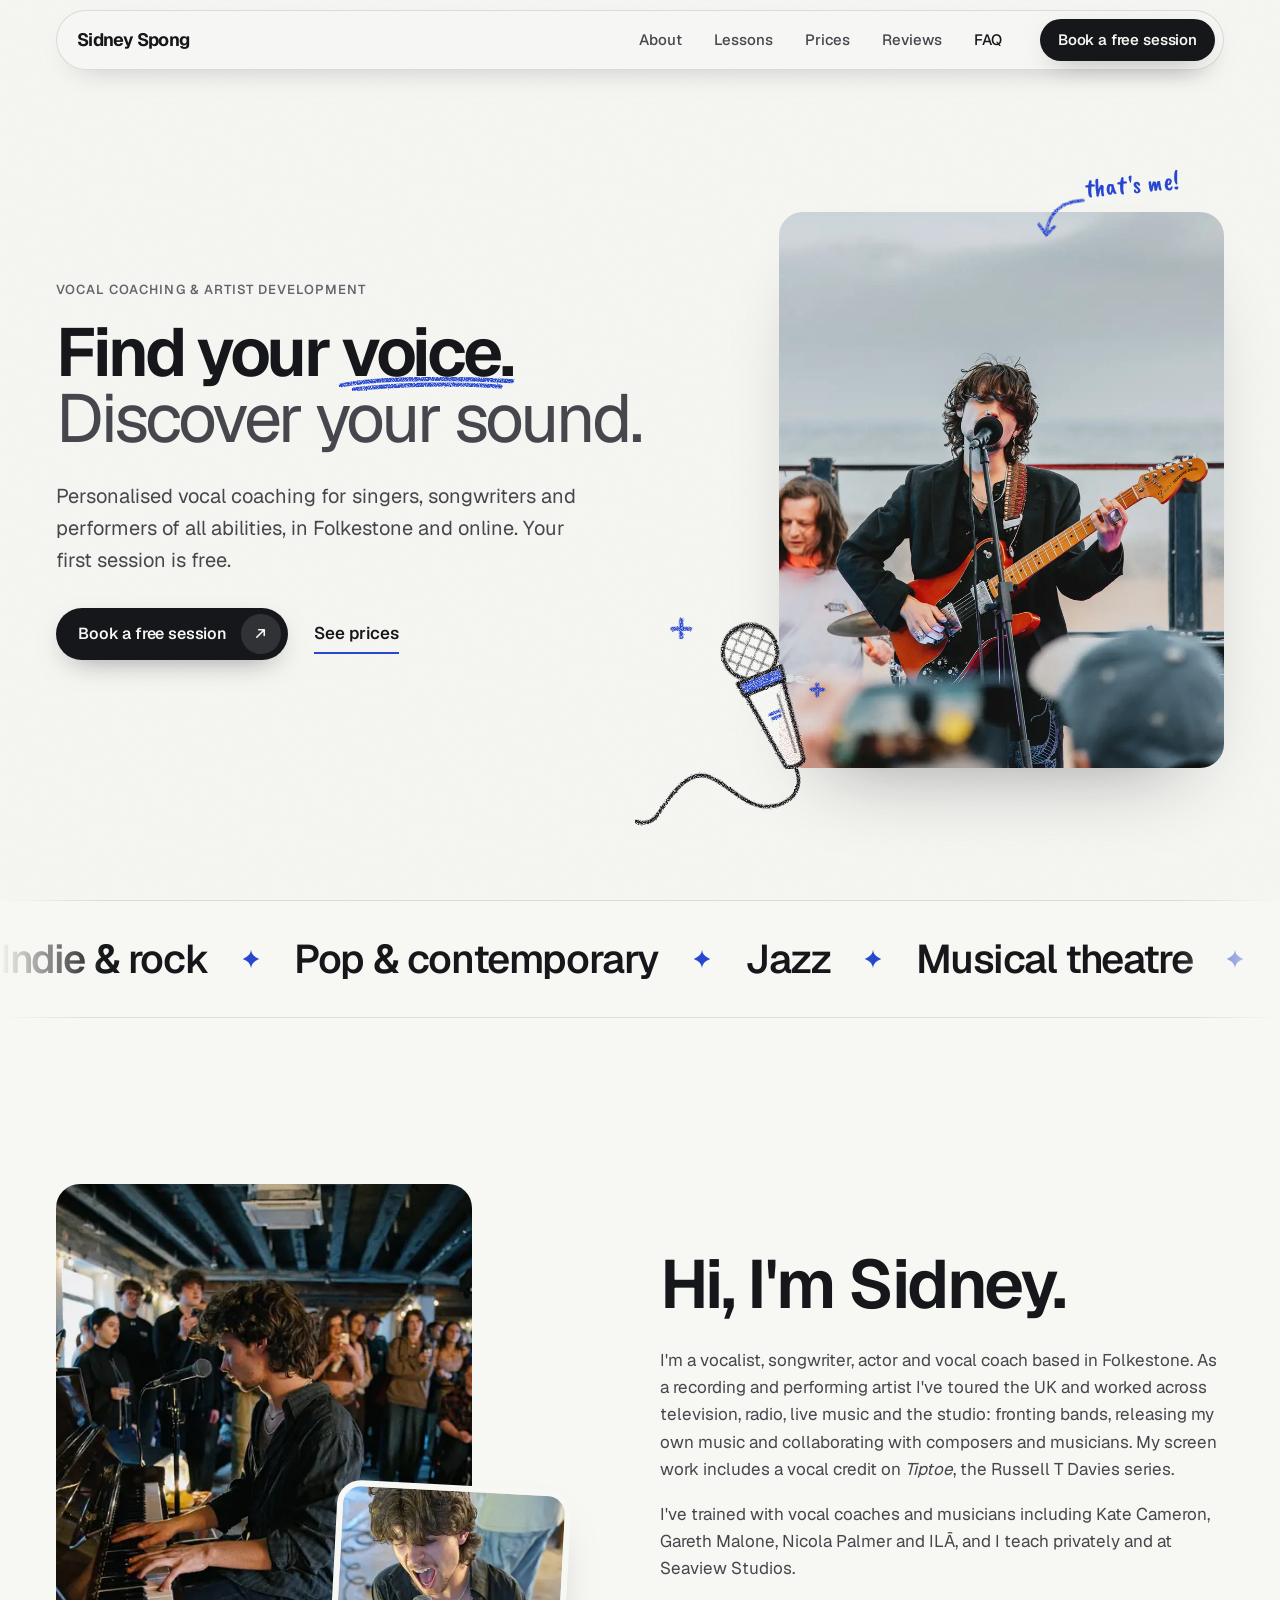
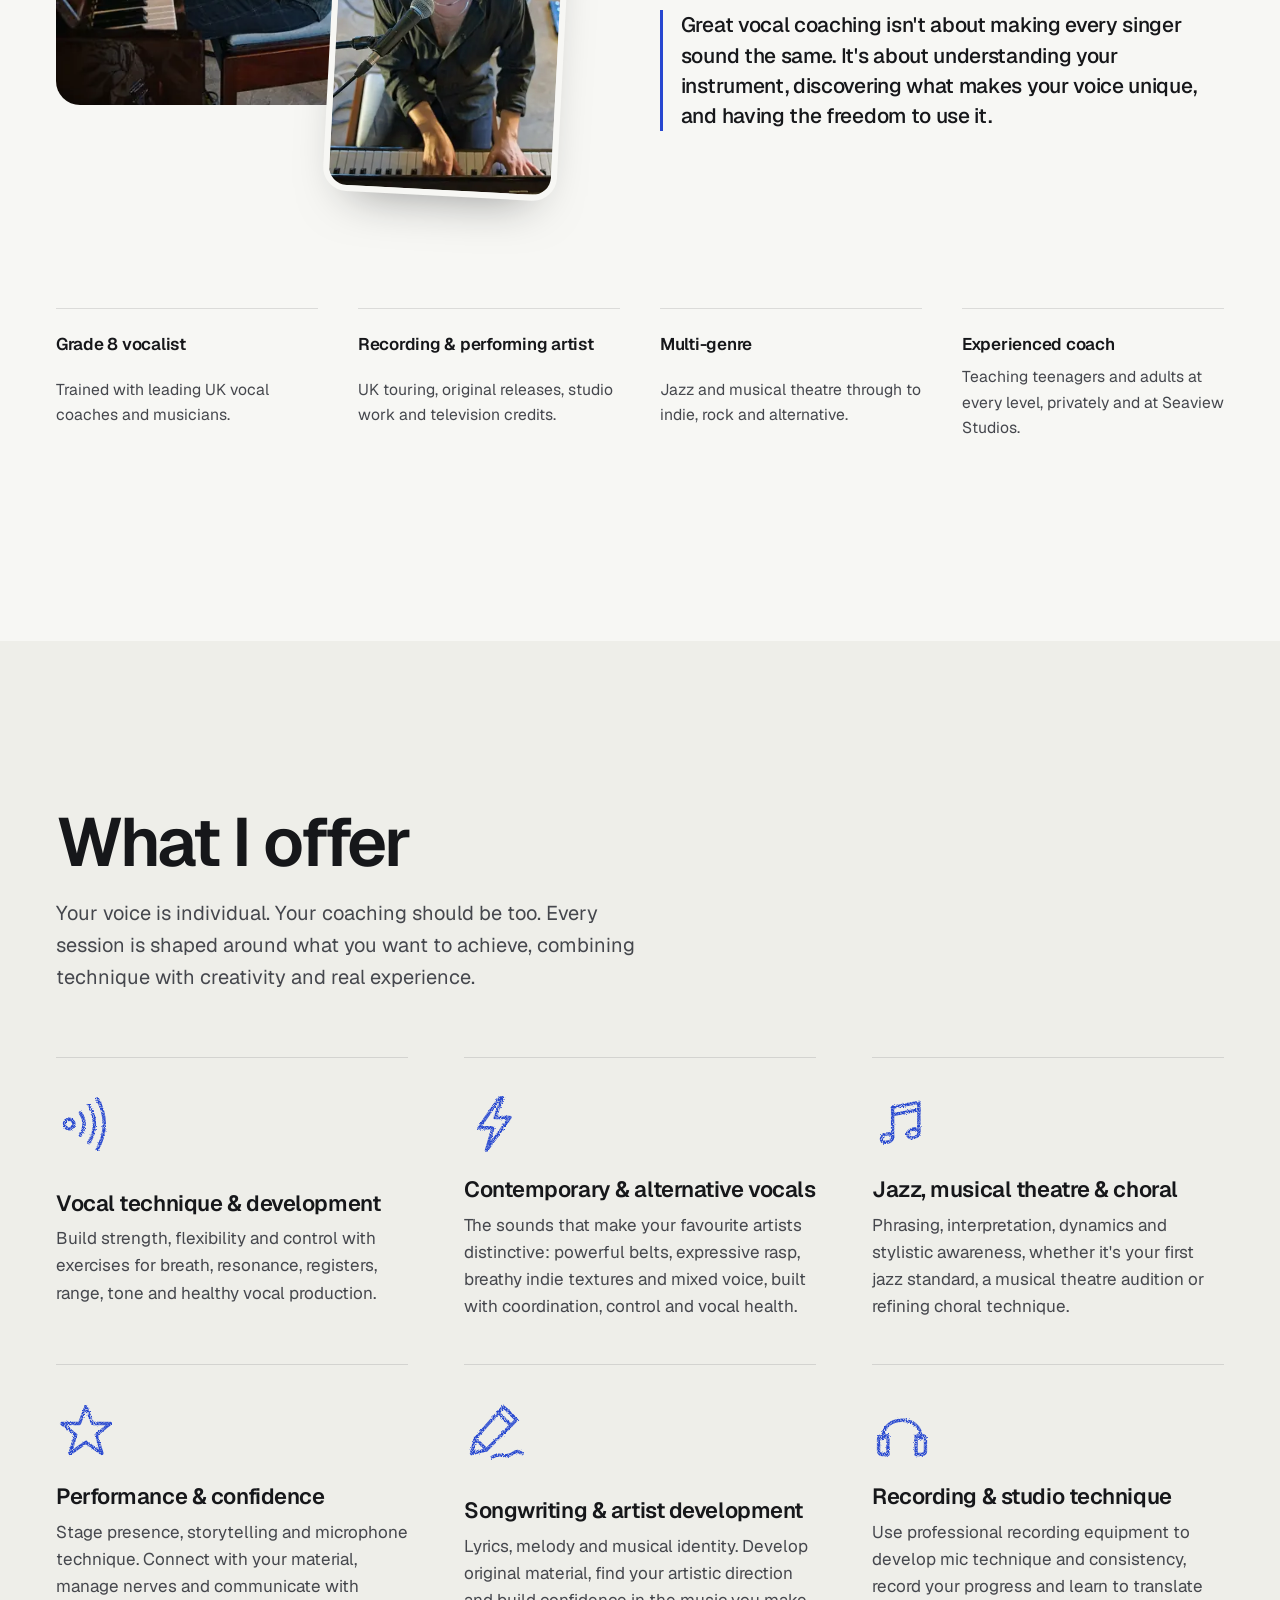
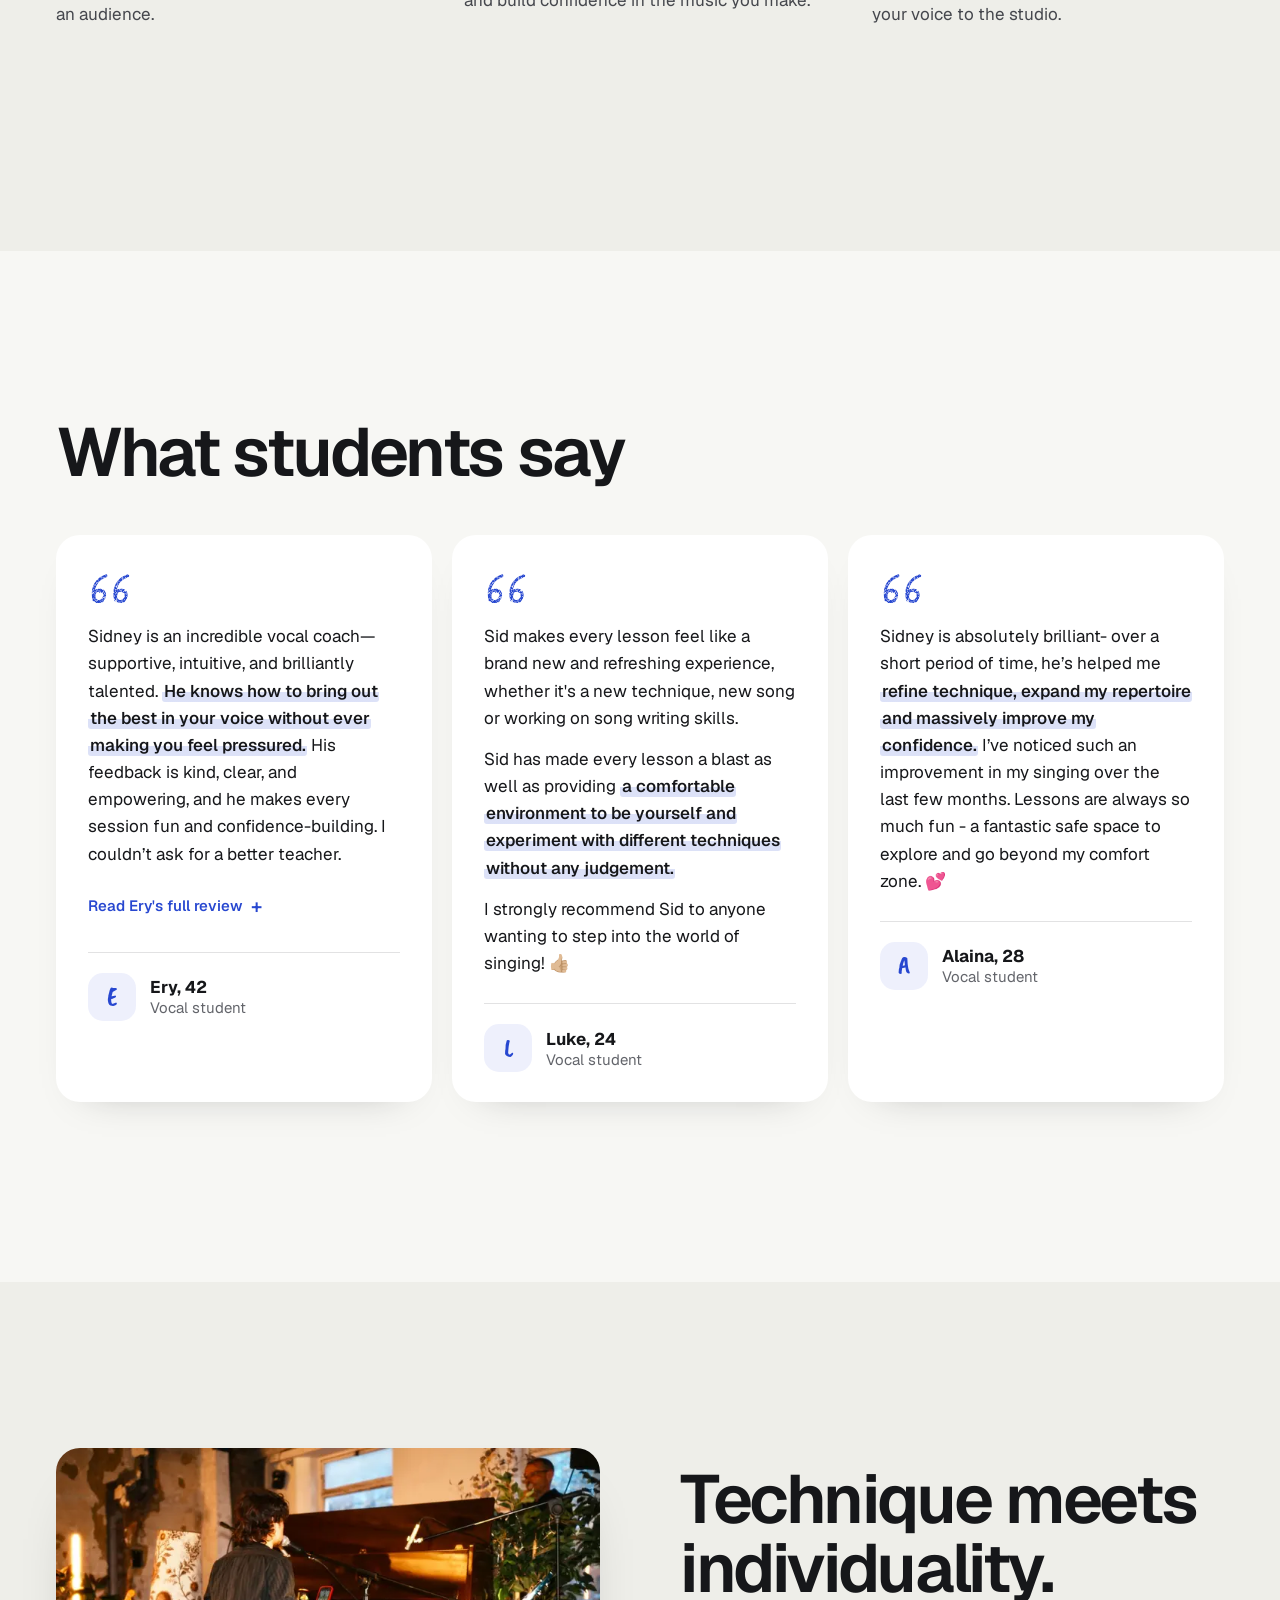
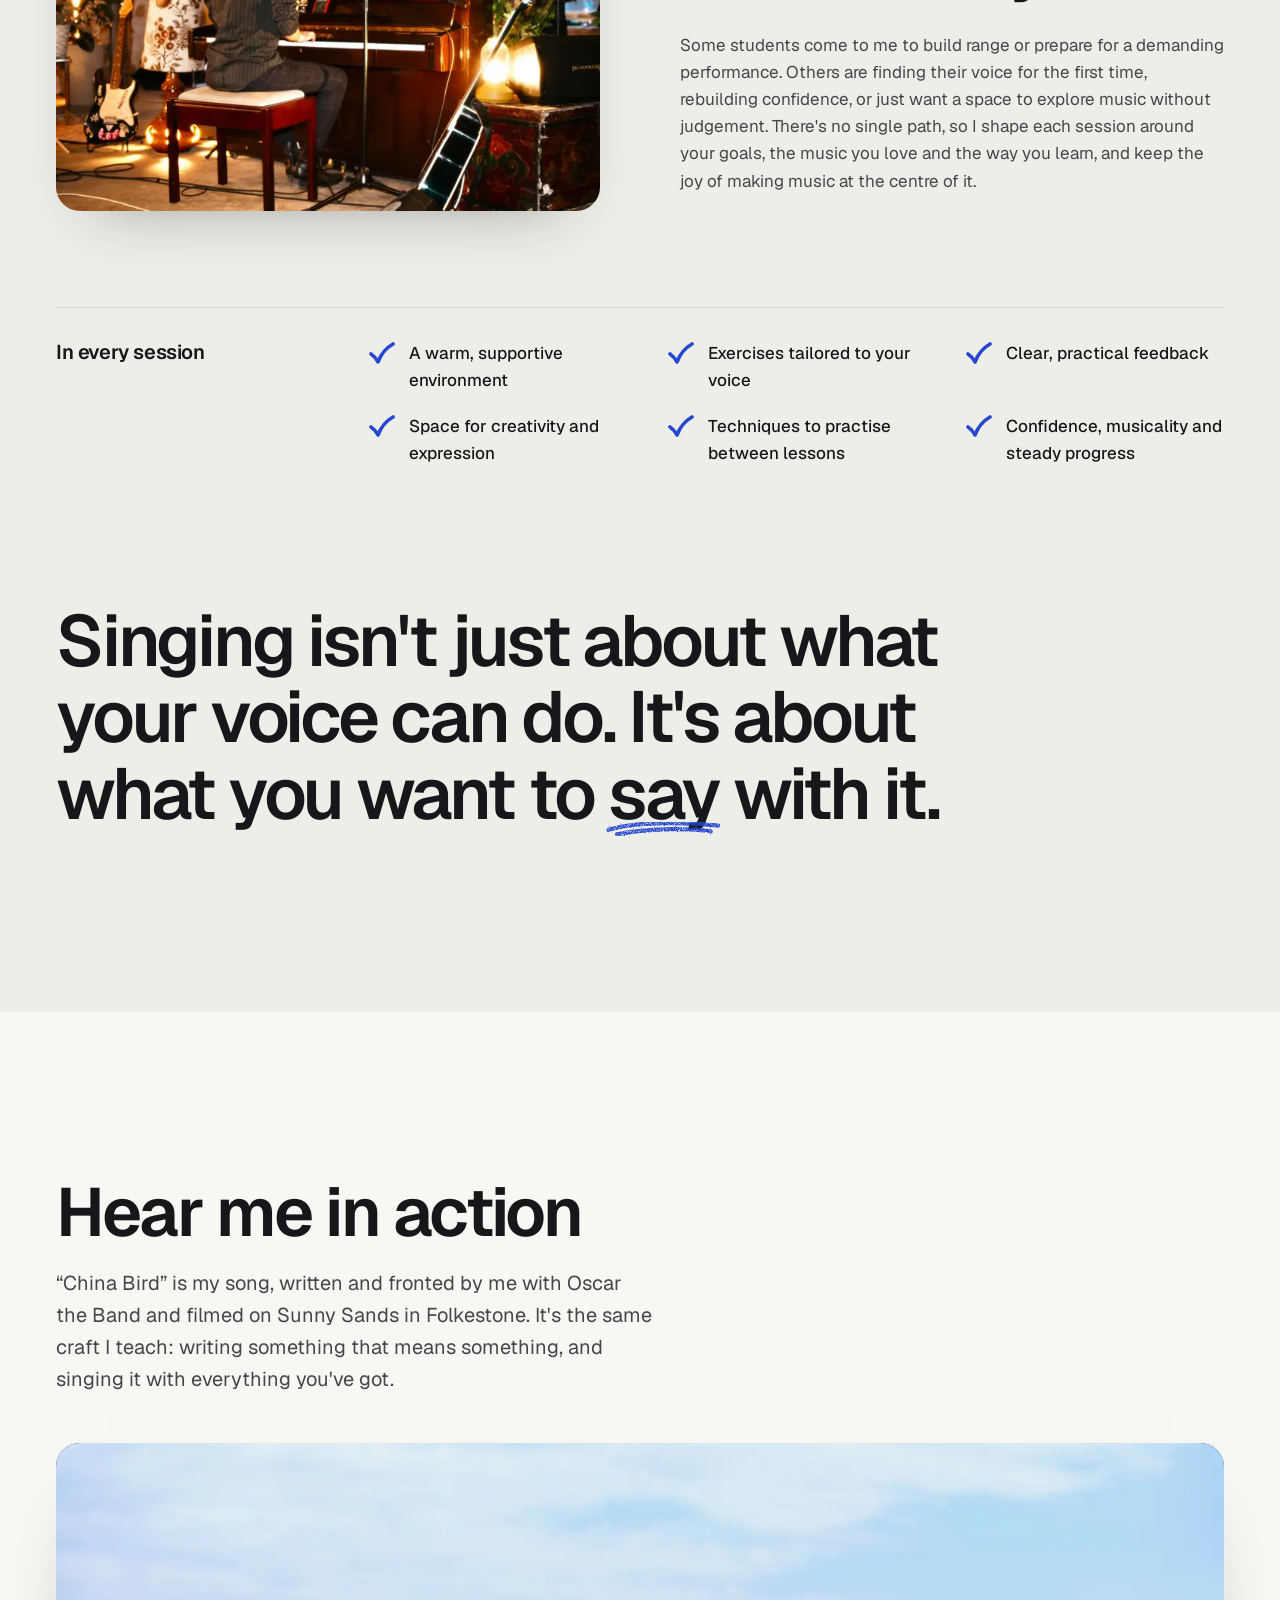
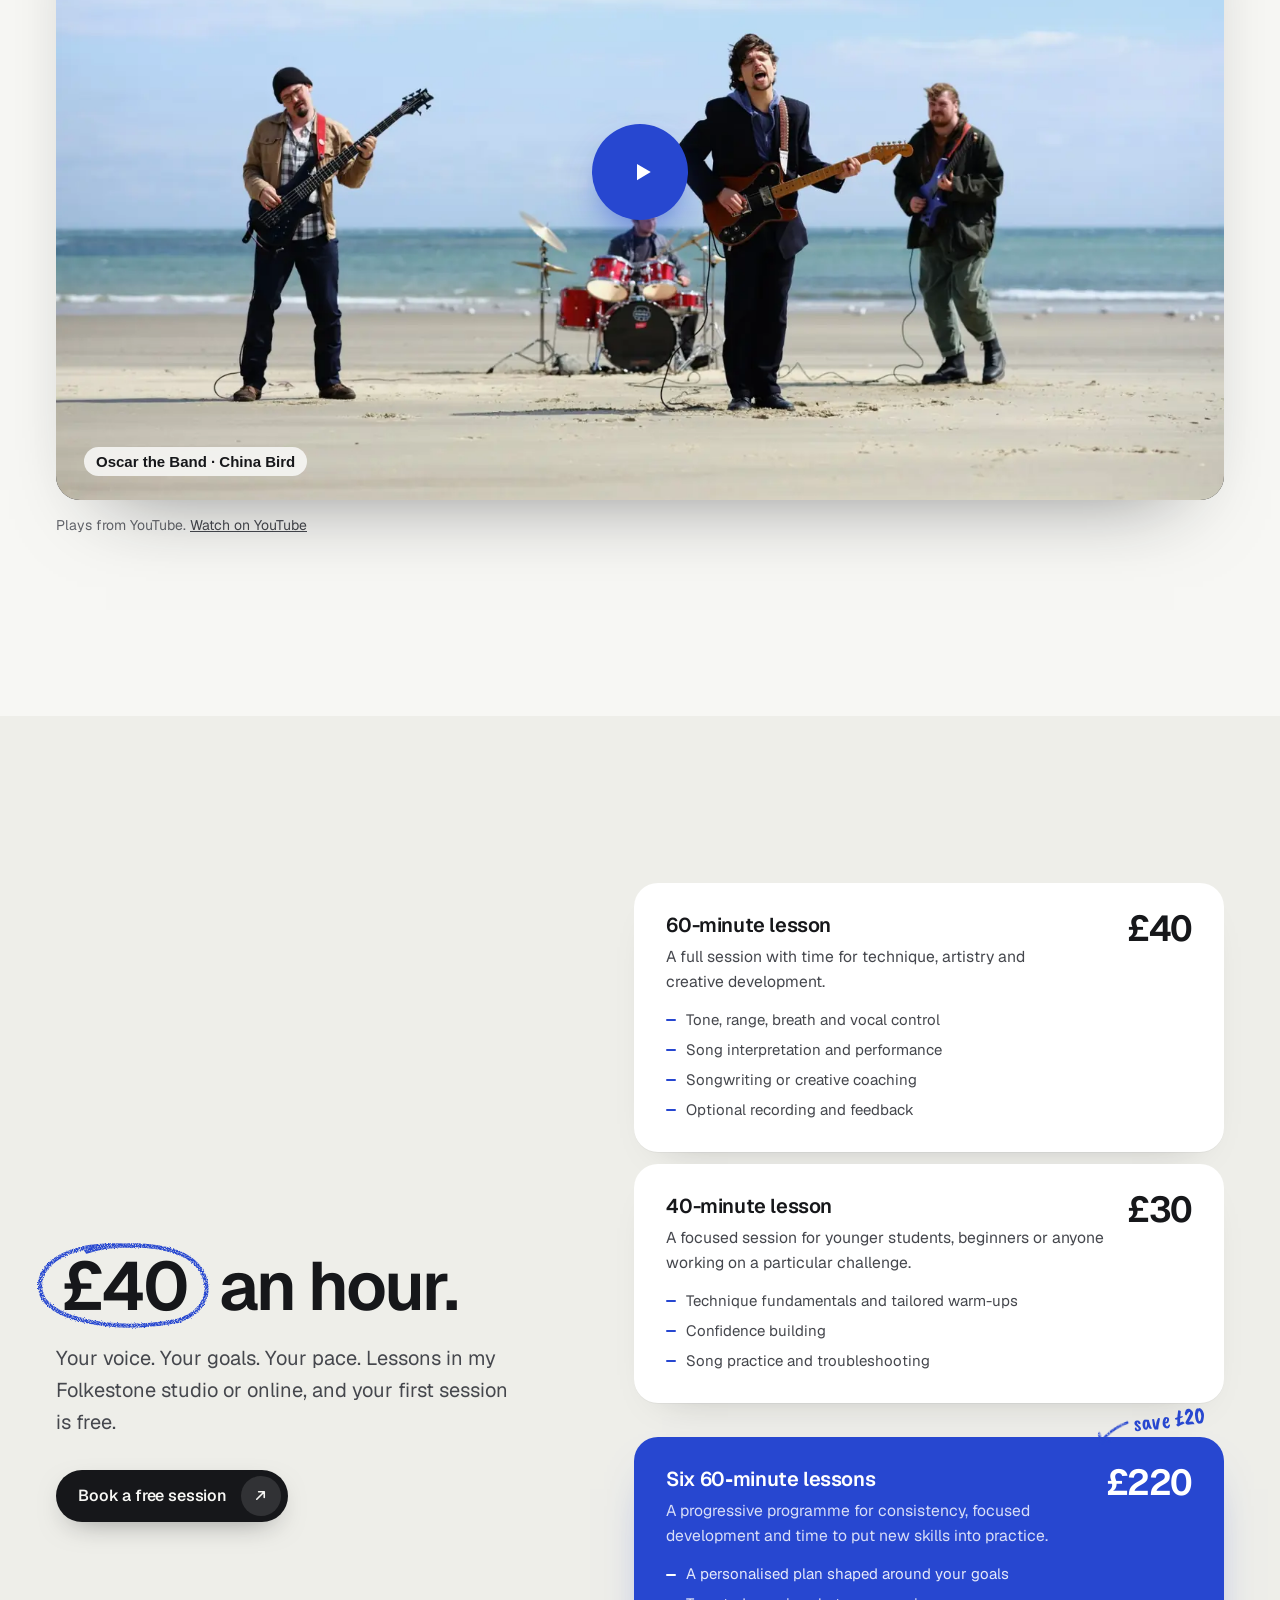
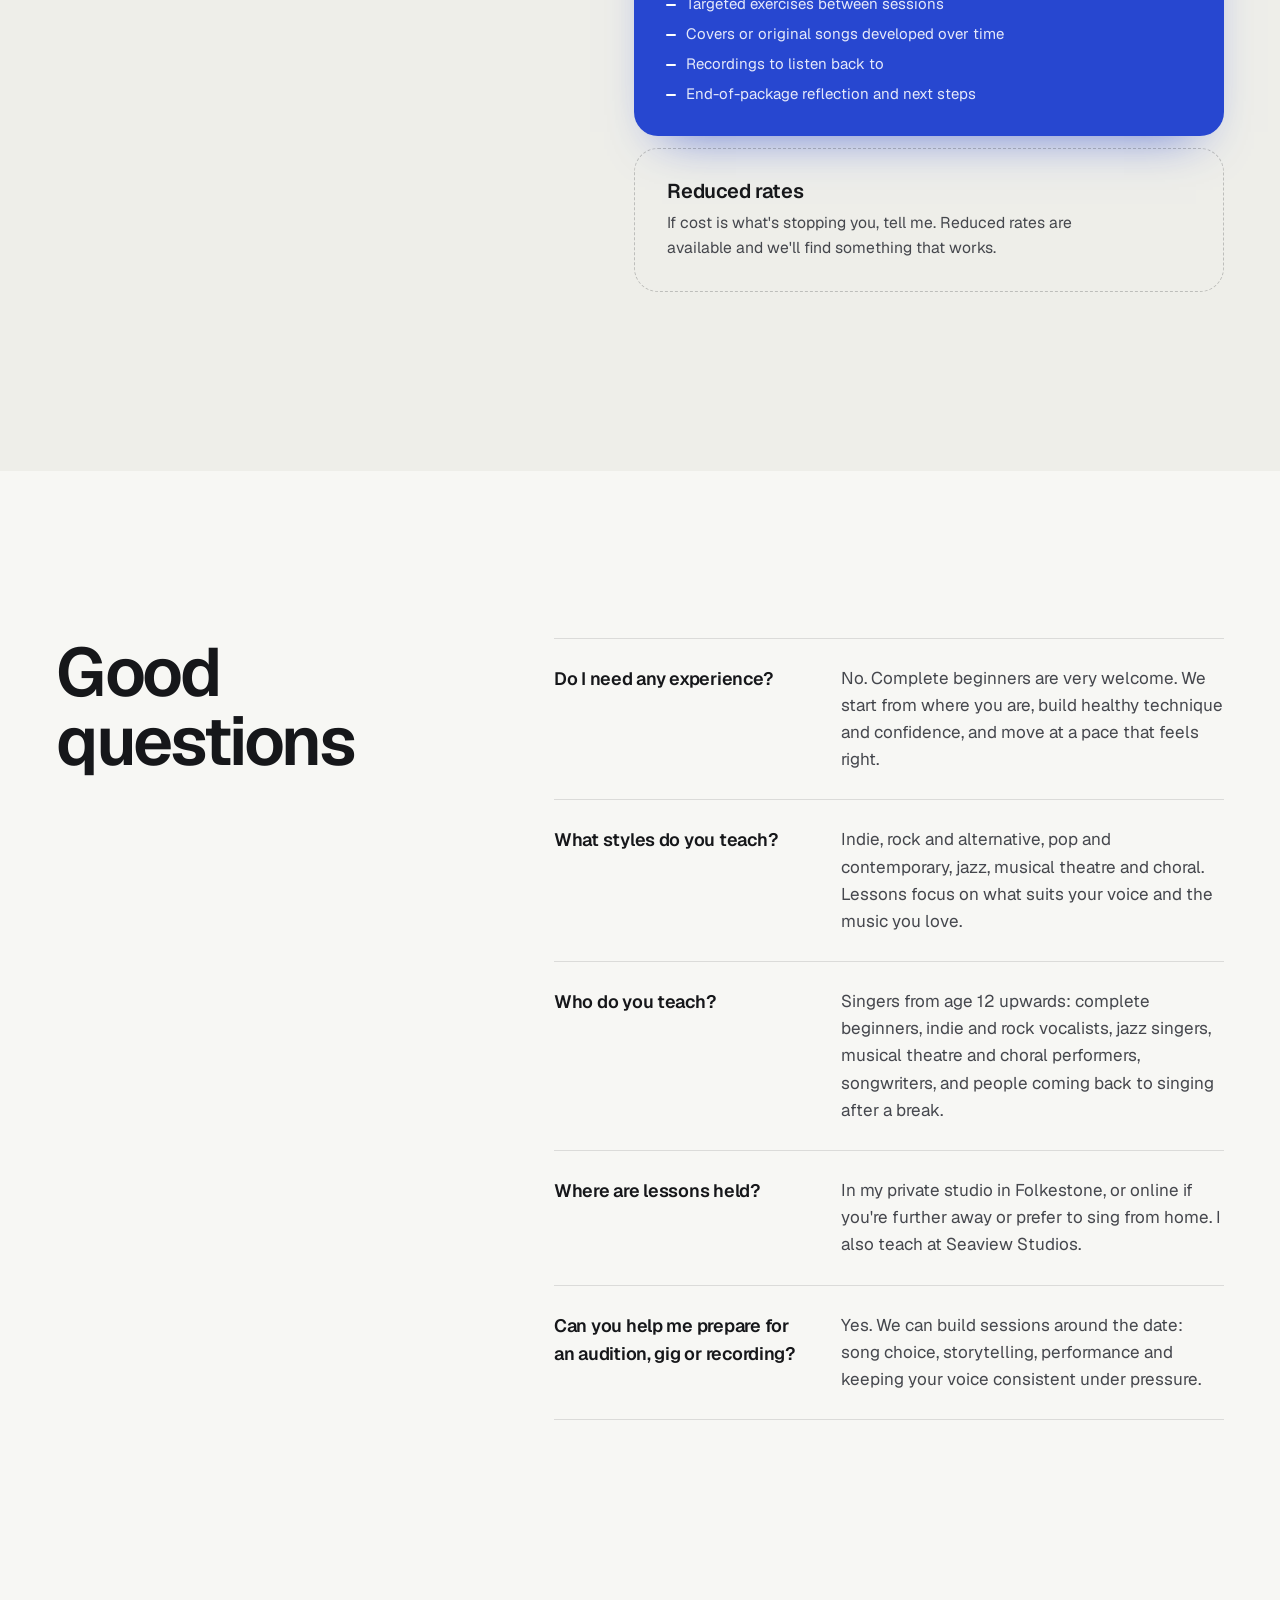
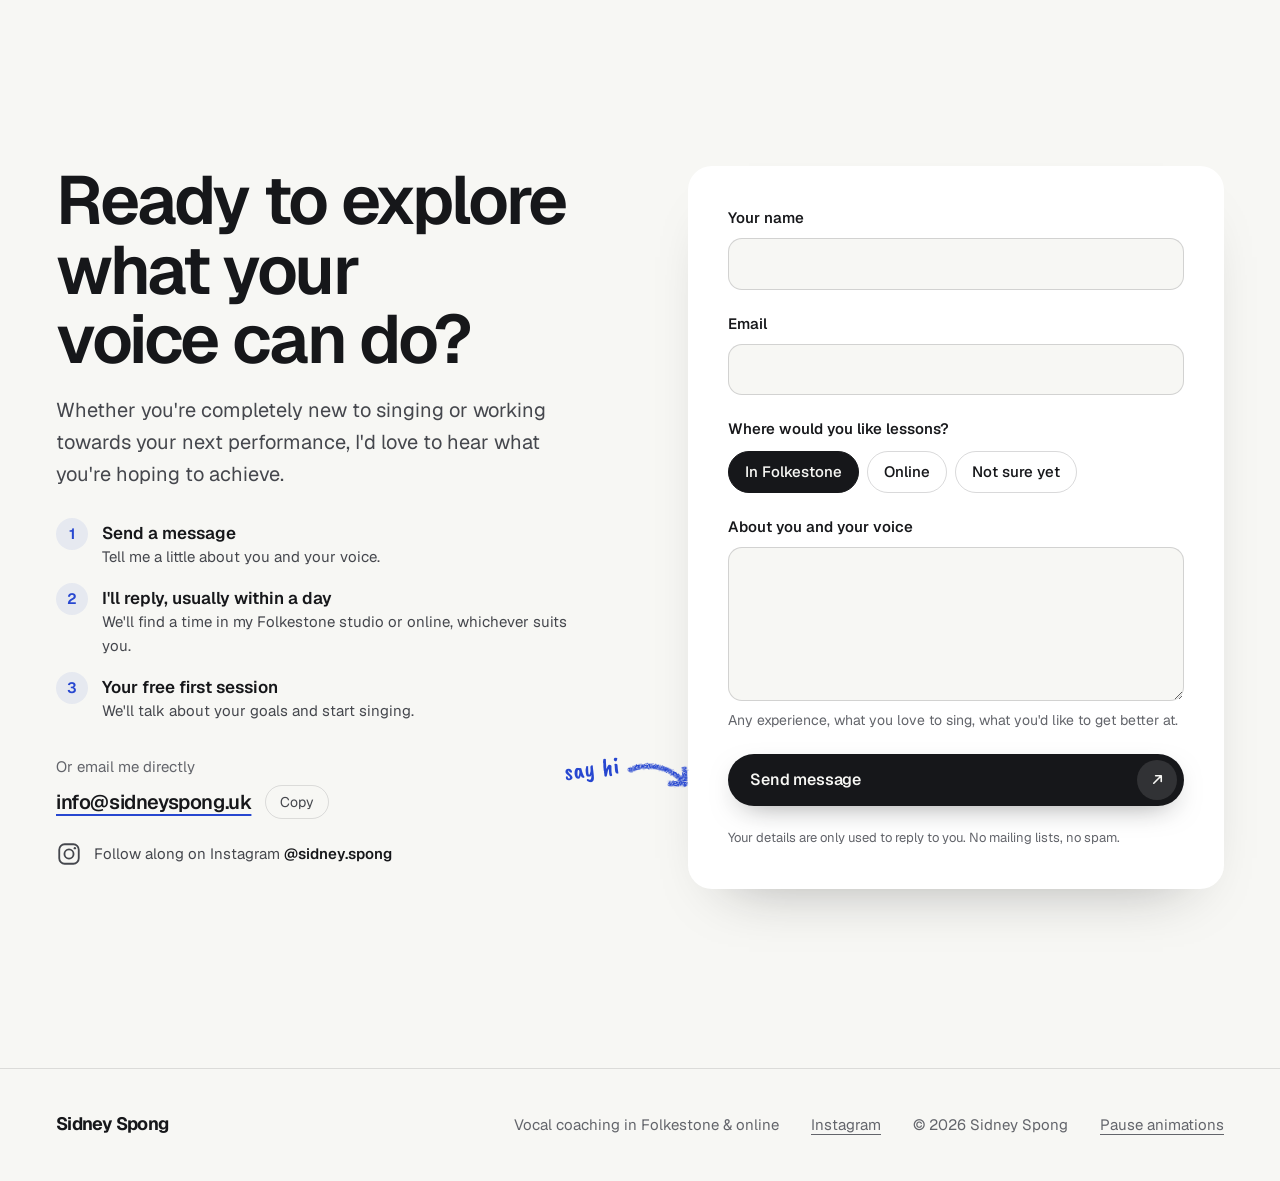
==== commit 4aaf2bde: "Restructure How I teach into three distinct rows Piano photo beside the intro, 'In every session' as" ====
--- a/index.html
+++ b/index.html
@@ -19,7 +19,7 @@
 
   <link rel="icon" href="assets/images/favicon.svg" type="image/svg+xml" />
   <link rel="preload" href="assets/fonts/geist-latin.woff2" as="font" type="font/woff2" crossorigin />
-  <link rel="stylesheet" href="assets/css/site.css?v=5" />
+  <link rel="stylesheet" href="assets/css/site.css?v=6" />
 
   <script type="application/ld+json">
   {
@@ -343,37 +343,37 @@
               <p>Some students come to me to build range or prepare for a demanding performance. Others are finding their voice for the first time, rebuilding confidence, or just want a space to explore music without judgement. There's no single path, so I shape each session around your goals, the music you love and the way you learn, and keep the joy of making music at the centre of it.</p>
             </div>
           </div>
-          <div class="teach-expect" data-reveal>
-            <h3>In every session</h3>
-            <ul class="ticks">
-              <li>A warm, supportive environment</li>
-              <li>Exercises tailored to your voice</li>
-              <li>Clear, practical feedback</li>
-              <li>Space for creativity and expression</li>
-              <li>Techniques to practise between lessons</li>
-              <li>Confidence, musicality and steady progress</li>
-            </ul>
-          </div>
-        </div>
-        <div class="manifesto-row">
-          <p class="manifesto" data-reveal>
-            Singing isn't just about what your voice can do. It's about what you want to
-            <span class="scribbled">say
-              <svg class="scribble scribble-underline" viewBox="0 0 220 30" preserveAspectRatio="none" aria-hidden="true">
-                <g filter="url(#crayon-boil)">
-                  <path pathLength="1" d="M4 18 C 50 8, 120 6, 214 12" />
-                  <path pathLength="1" d="M20 24 C 80 16, 150 15, 200 20" />
-                </g>
-              </svg>
-            </span> with it.
-          </p>
-          <figure class="photo manifesto-photo parallax" data-reveal>
+          <figure class="photo teach-photo parallax" data-reveal>
             <img src="assets/images/photos/piano-back-720.webp"
                  srcset="assets/images/photos/piano-back-720.webp 720w, assets/images/photos/piano-back-1280.webp 1280w"
-                 sizes="(min-width: 960px) 42vw, 100vw" width="1280" height="853" loading="lazy" decoding="async"
+                 sizes="(min-width: 960px) 46vw, 100vw" width="1280" height="853" loading="lazy" decoding="async"
                  alt="Sidney singing at an upright piano in a candlelit room" />
           </figure>
         </div>
+
+        <div class="teach-expect" data-reveal>
+          <h3>In every session</h3>
+          <ul class="ticks">
+            <li>A warm, supportive environment</li>
+            <li>Exercises tailored to your voice</li>
+            <li>Clear, practical feedback</li>
+            <li>Space for creativity and expression</li>
+            <li>Techniques to practise between lessons</li>
+            <li>Confidence, musicality and steady progress</li>
+          </ul>
+        </div>
+
+        <p class="manifesto" data-reveal>
+          Singing isn't just about what your voice can do. It's about what you want to
+          <span class="scribbled">say
+            <svg class="scribble scribble-underline" viewBox="0 0 220 30" preserveAspectRatio="none" aria-hidden="true">
+              <g filter="url(#crayon-boil)">
+                <path pathLength="1" d="M4 18 C 50 8, 120 6, 214 12" />
+                <path pathLength="1" d="M20 24 C 80 16, 150 15, 200 20" />
+              </g>
+            </svg>
+          </span> with it.
+        </p>
       </div>
     </section>
 
--- a/assets/css/site.css
+++ b/assets/css/site.css
@@ -548,35 +548,32 @@
 }
 
 /* ---------- How I teach ---------- */
-.teach-grid { display: grid; gap: 48px; }
-.teach-expect {
-  align-self: start;
-  padding: 28px 24px;
-  border-radius: var(--r-lg);
-  background: #fff;
-  box-shadow: 0 18px 40px -32px rgba(22, 23, 26, 0.35);
-}
-.teach-expect .ticks { margin-top: 20px; gap: 12px; }
+/* Three distinct beats: photo + intro, a full-width "in every session" strip, then the closing line. */
+.teach-grid { display: grid; gap: 40px; align-items: center; }
+.teach-photo { aspect-ratio: 3 / 2; box-shadow: 0 30px 60px -40px rgba(22, 23, 26, 0.45); }
+
+.teach-expect { margin-top: clamp(56px, 8vw, 96px); padding-top: 32px; border-top: 1px solid var(--line); }
+.teach-expect .ticks { margin-top: 22px; gap: 14px 40px; }
 .teach-expect .ticks li { font-weight: 480; align-items: flex-start; }
 .teach-expect .ticks li::before { margin-top: 2px; }
+@media (min-width: 640px) { .teach-expect .ticks { grid-template-columns: 1fr 1fr; } }
+
 .manifesto {
   margin-top: clamp(72px, 11vw, 136px);
-  max-width: 22ch;
-  font-size: clamp(2rem, 6.4vw, 4.25rem);
+  max-width: 20ch;
+  font-size: clamp(2rem, 6.4vw, 4.5rem);
   font-weight: 580;
   letter-spacing: -0.045em;
   line-height: 1.06;
   text-wrap: balance;
 }
 .manifesto .scribble-underline { bottom: -0.1em; }
-.manifesto-row { display: grid; gap: 40px; margin-top: clamp(72px, 11vw, 136px); align-items: center; }
-.manifesto-row .manifesto { margin-top: 0; }
-.manifesto-photo { aspect-ratio: 3 / 2; box-shadow: 0 30px 60px -40px rgba(22, 23, 26, 0.45); }
+
 @media (min-width: 960px) {
-  .teach-grid { grid-template-columns: 1.25fr 0.75fr; gap: 96px; align-items: start; }
-  .teach-expect { padding: 36px 32px; margin-top: 12px; }
-  .manifesto-row { grid-template-columns: 1.05fr 0.95fr; gap: 72px; }
-  .manifesto-row .manifesto { font-size: clamp(2.25rem, 3.6vw, 3.5rem); }
+  .teach-grid { grid-template-columns: 1fr 1fr; gap: 80px; }
+  .teach-photo { order: -1; }
+  .teach-expect { display: grid; grid-template-columns: 0.32fr 1fr; gap: 40px; align-items: start; }
+  .teach-expect .ticks { margin-top: 0; grid-template-columns: repeat(3, 1fr); gap: 18px 40px; }
 }
 
 /* ---------- Watch ---------- */
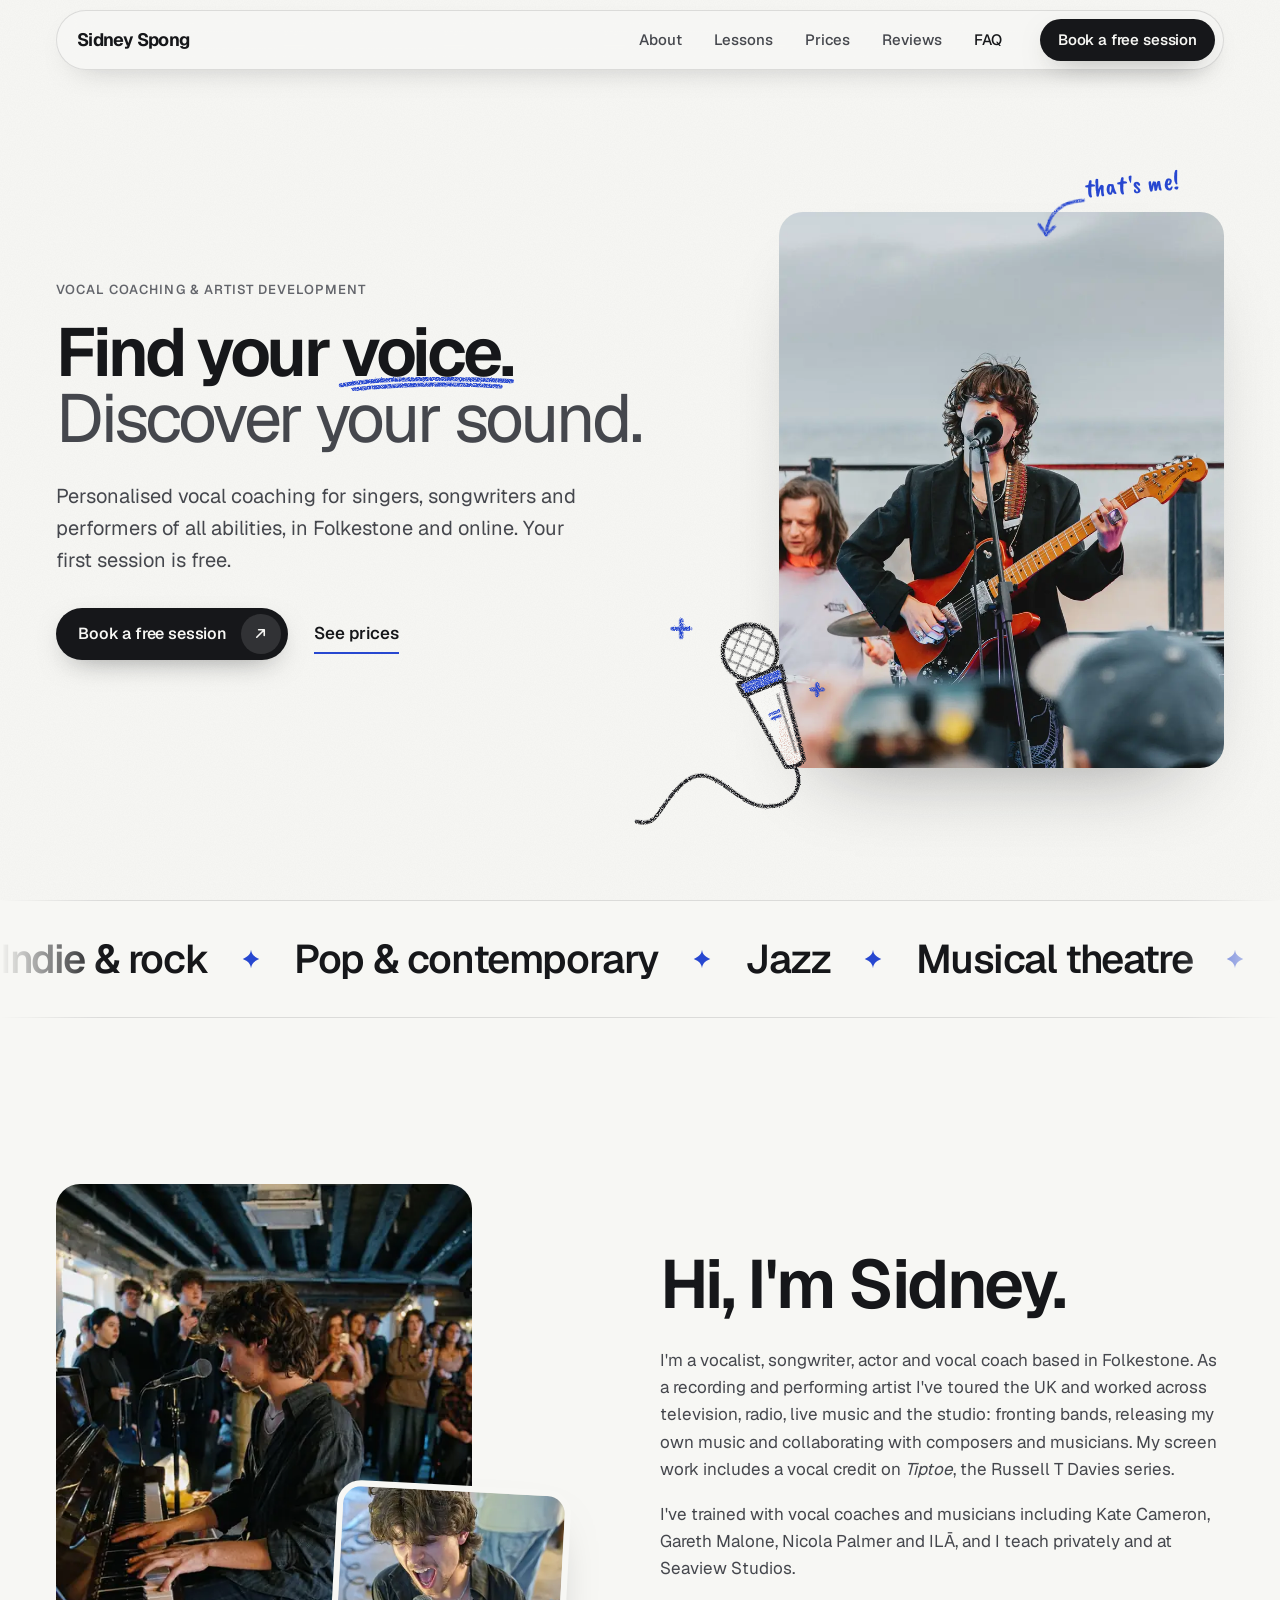
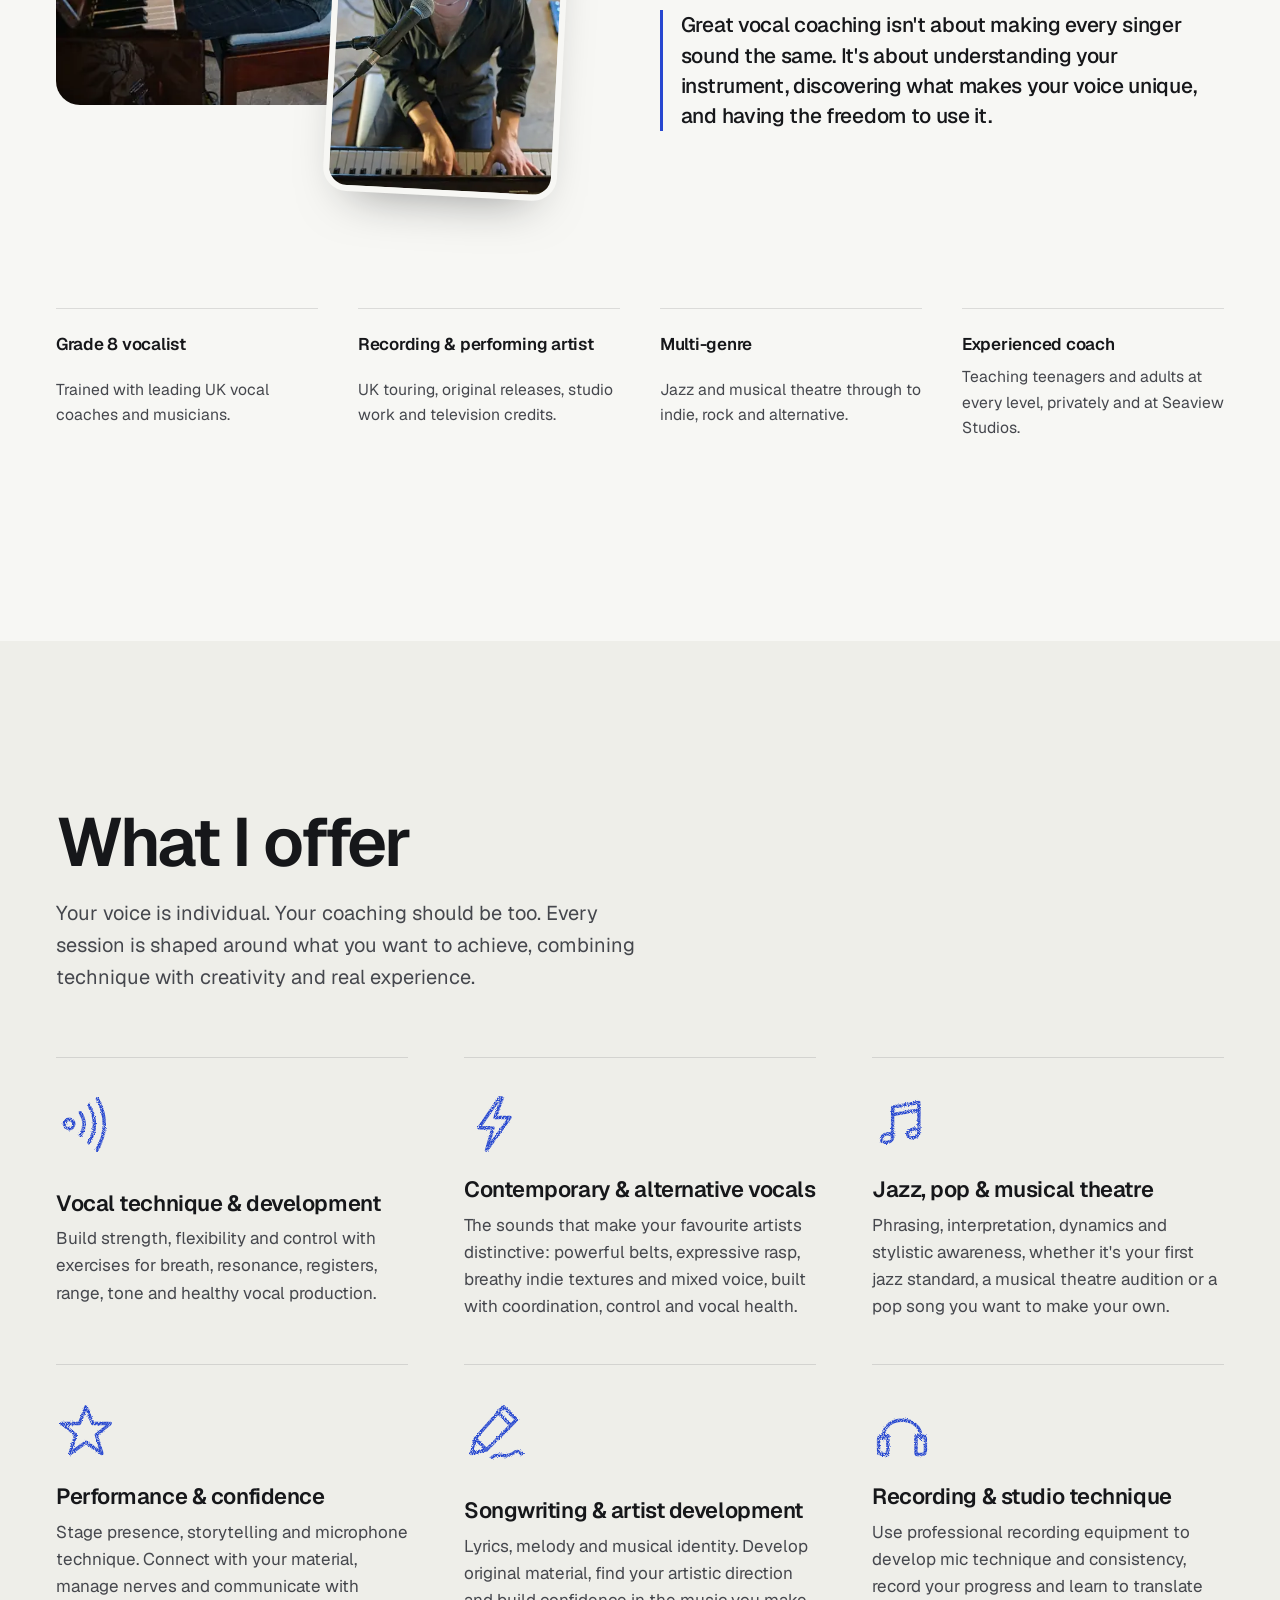
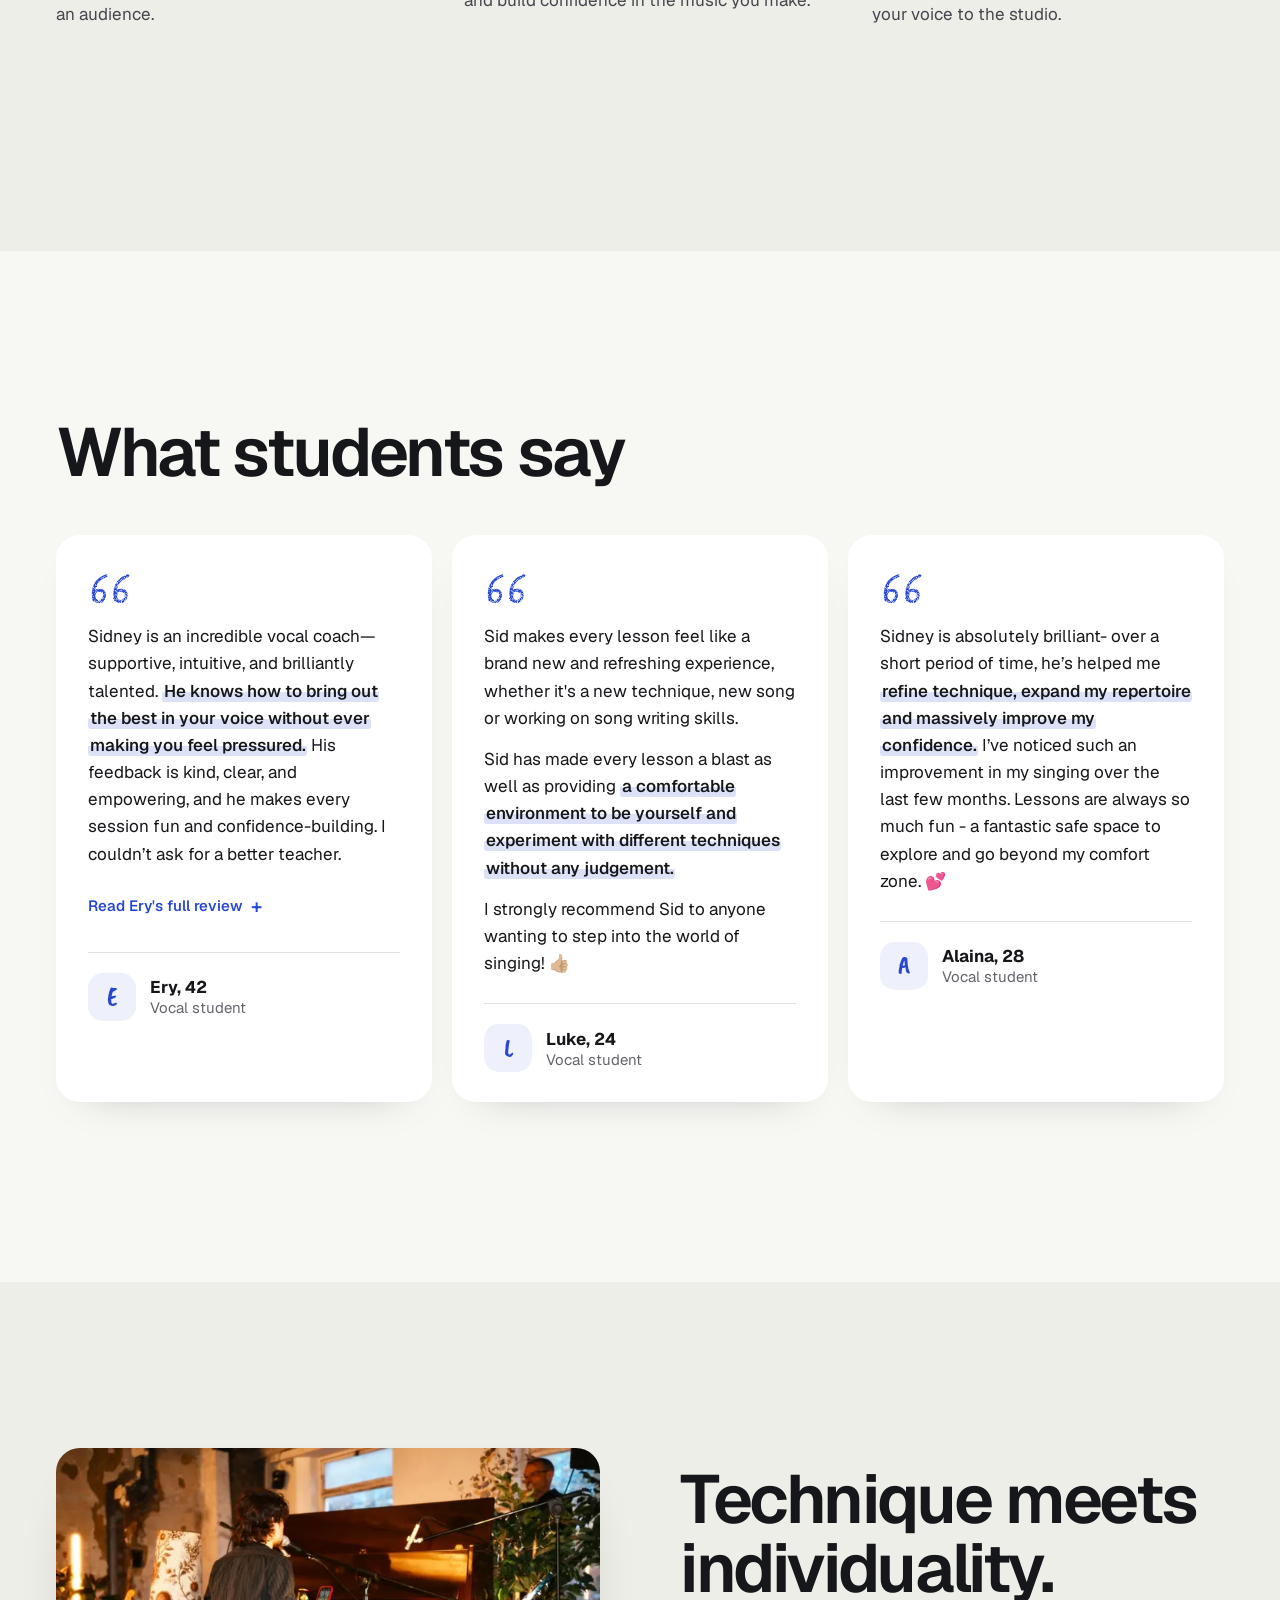
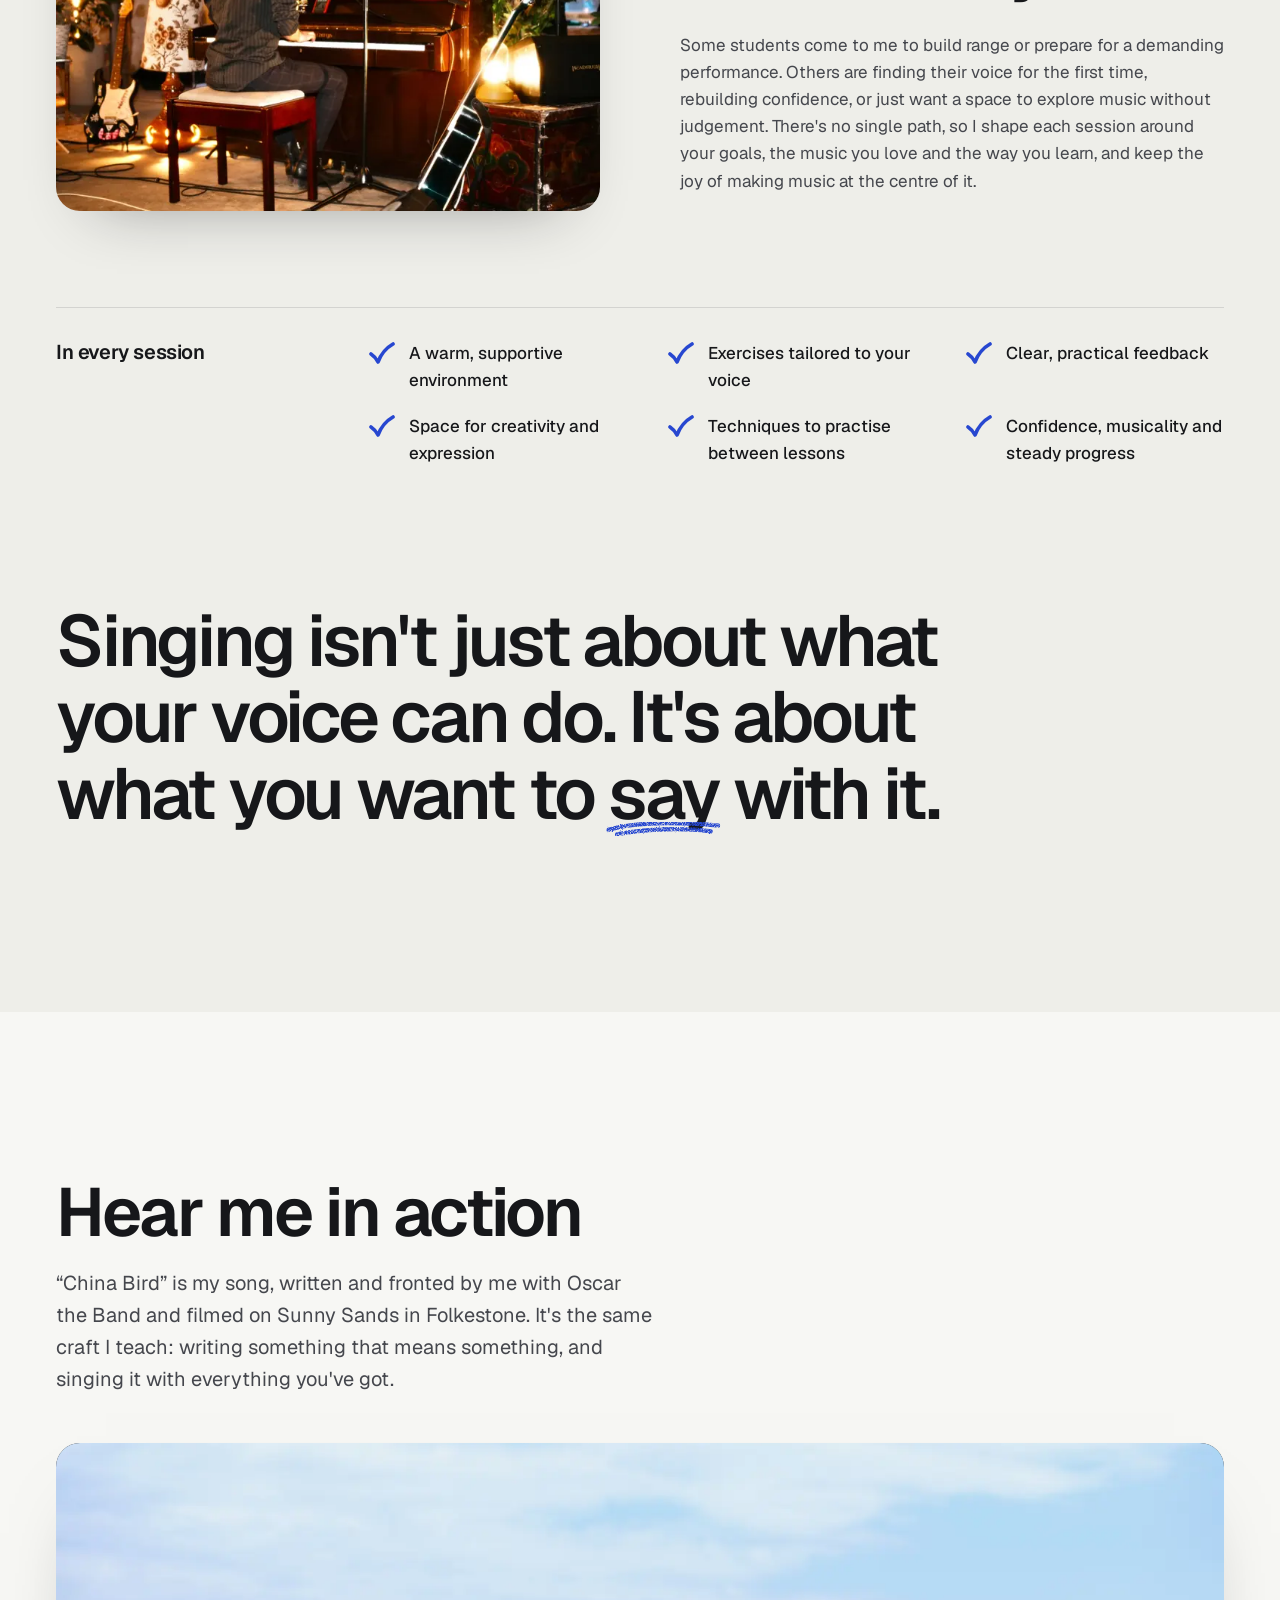
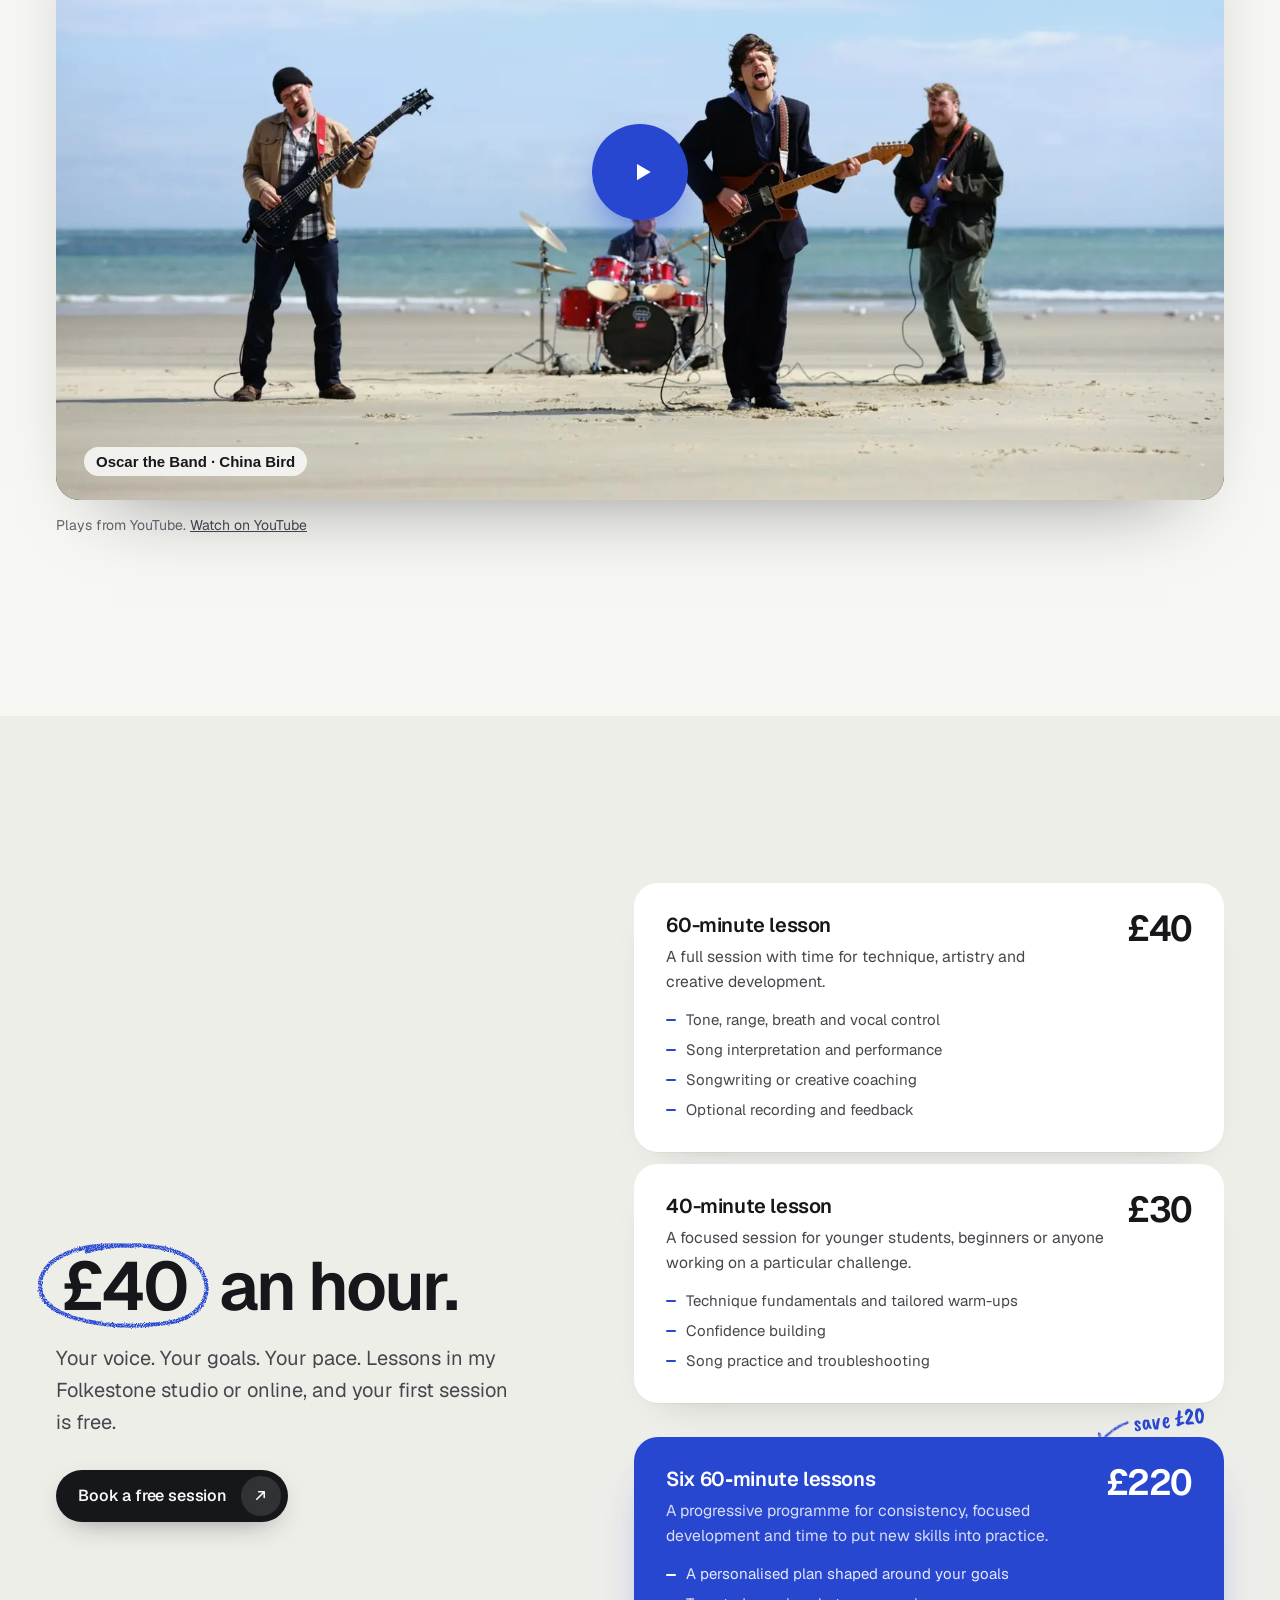
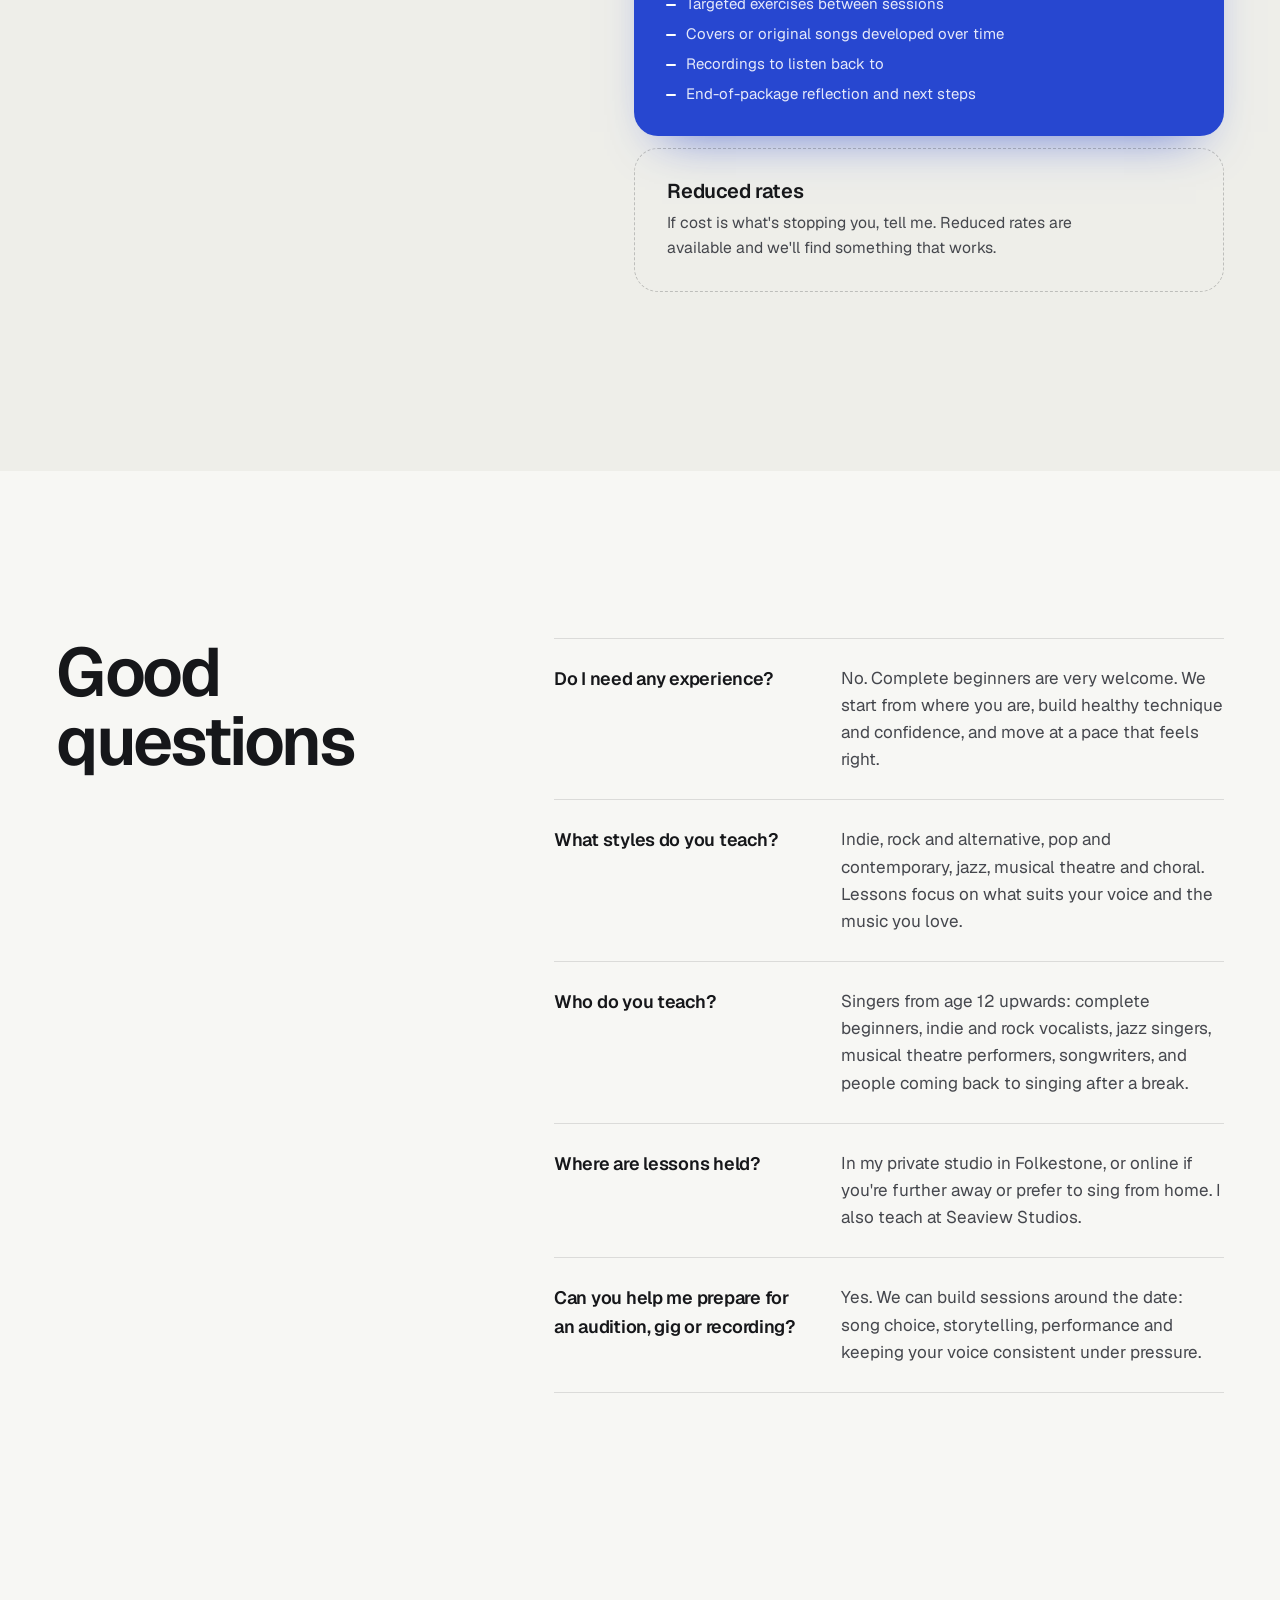
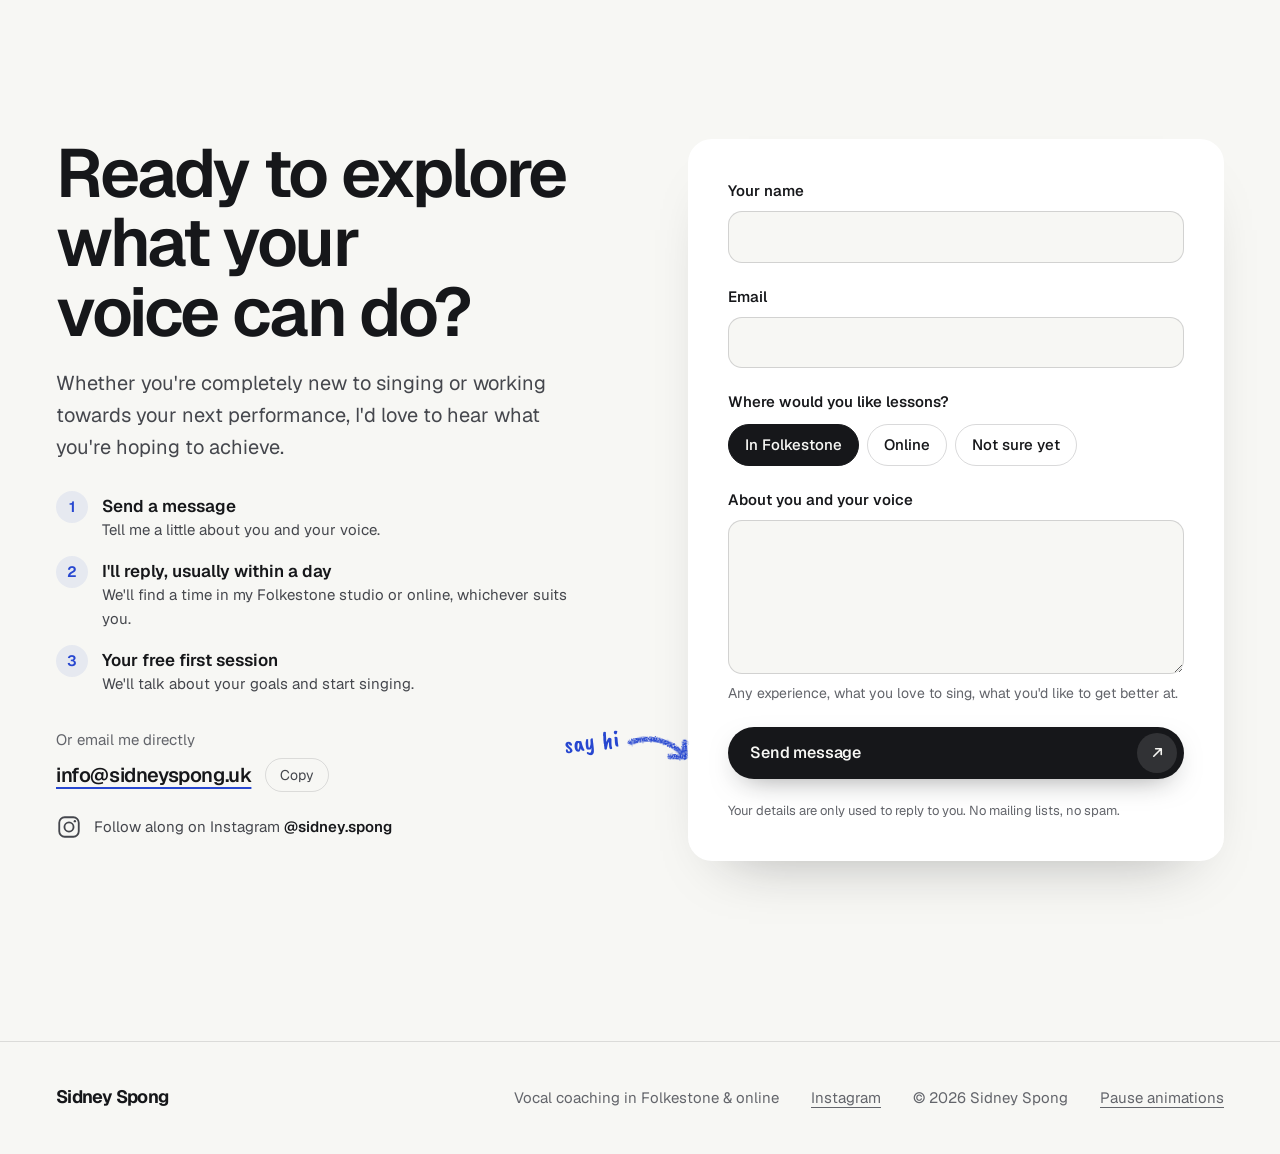
==== commit 575827ac: "Tone down 'choral' on the site - 'What I offer' card: 'Jazz, pop & musical theatre', description now" ====
--- a/index.html
+++ b/index.html
@@ -176,10 +176,10 @@
     <div class="marquee">
       <div class="marquee-track">
         <ul class="marquee-list">
-          <li>Indie &amp; rock</li><li>Pop &amp; contemporary</li><li>Jazz</li><li>Musical theatre</li><li>Choral</li><li>Alternative</li><li>Songwriting</li><li>Recording</li>
+          <li>Indie &amp; rock</li><li>Pop &amp; contemporary</li><li>Jazz</li><li>Musical theatre</li><li>Alternative</li><li>Songwriting</li><li>Recording</li>
         </ul>
         <ul class="marquee-list" aria-hidden="true">
-          <li>Indie &amp; rock</li><li>Pop &amp; contemporary</li><li>Jazz</li><li>Musical theatre</li><li>Choral</li><li>Alternative</li><li>Songwriting</li><li>Recording</li>
+          <li>Indie &amp; rock</li><li>Pop &amp; contemporary</li><li>Jazz</li><li>Musical theatre</li><li>Alternative</li><li>Songwriting</li><li>Recording</li>
         </ul>
       </div>
     </div>
@@ -245,8 +245,8 @@
           <li data-reveal>
             <svg class="scribble offer-icon" viewBox="0 0 64 64" aria-hidden="true"><g filter="url(#crayon-boil)"><path pathLength="1" d="M22 46 L 22 14 L 50 9 L 50 41" /><path pathLength="1" d="M22 22 L 50 17" /><path pathLength="1" d="M10 48 C 10 42, 22 40, 22 46 C 22 52, 10 54, 10 48 Z" /><path pathLength="1" d="M38 43 C 38 37, 50 35, 50 41 C 50 47, 38 49, 38 43 Z" /></g></svg>
             <div>
-              <h3>Jazz, musical theatre &amp; choral</h3>
-              <p>Phrasing, interpretation, dynamics and stylistic awareness, whether it's your first jazz standard, a musical theatre audition or refining choral technique.</p>
+              <h3>Jazz, pop &amp; musical theatre</h3>
+              <p>Phrasing, interpretation, dynamics and stylistic awareness, whether it's your first jazz standard, a musical theatre audition or a pop song you want to make your own.</p>
             </div>
           </li>
           <li data-reveal>
@@ -492,7 +492,7 @@
           </div>
           <div data-reveal>
             <dt>Who do you teach?</dt>
-            <dd>Singers from age 12 upwards: complete beginners, indie and rock vocalists, jazz singers, musical theatre and choral performers, songwriters, and people coming back to singing after a break.</dd>
+            <dd>Singers from age 12 upwards: complete beginners, indie and rock vocalists, jazz singers, musical theatre performers, songwriters, and people coming back to singing after a break.</dd>
           </div>
           <div data-reveal>
             <dt>Where are lessons held?</dt>
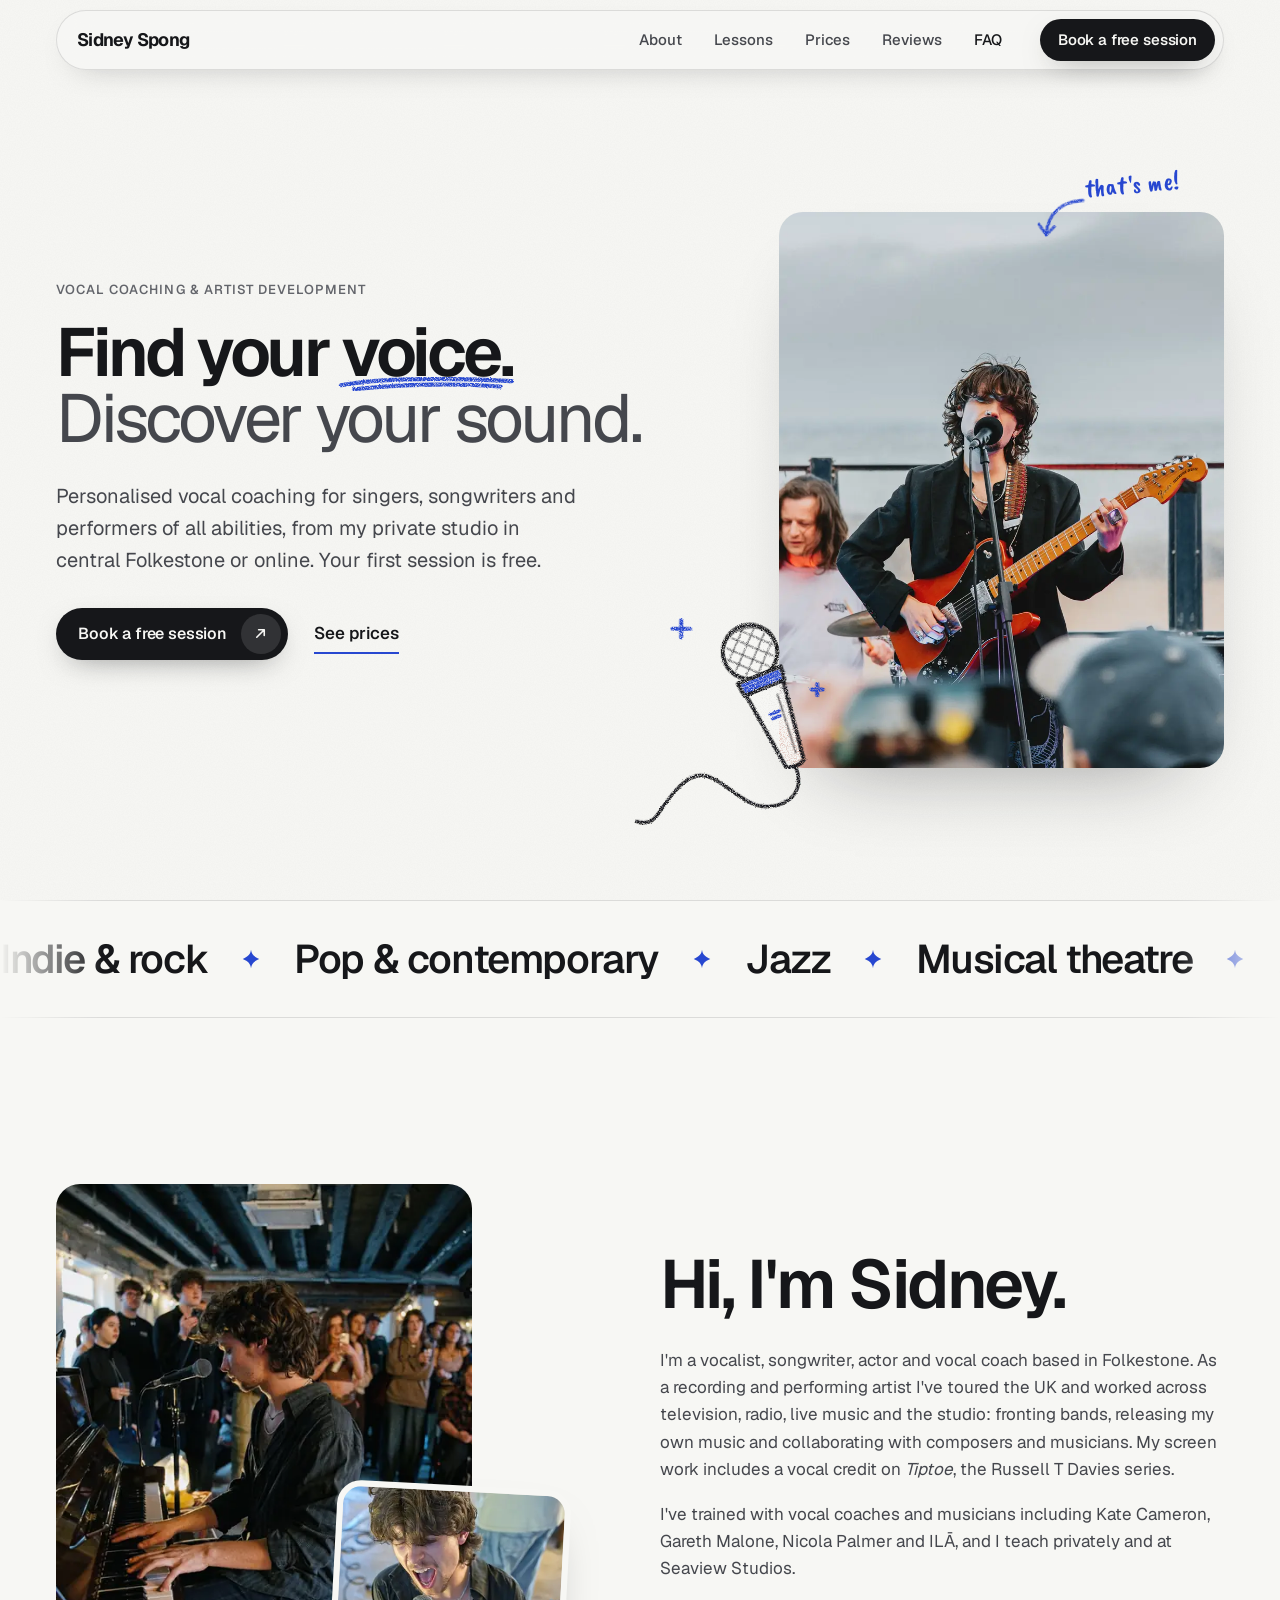
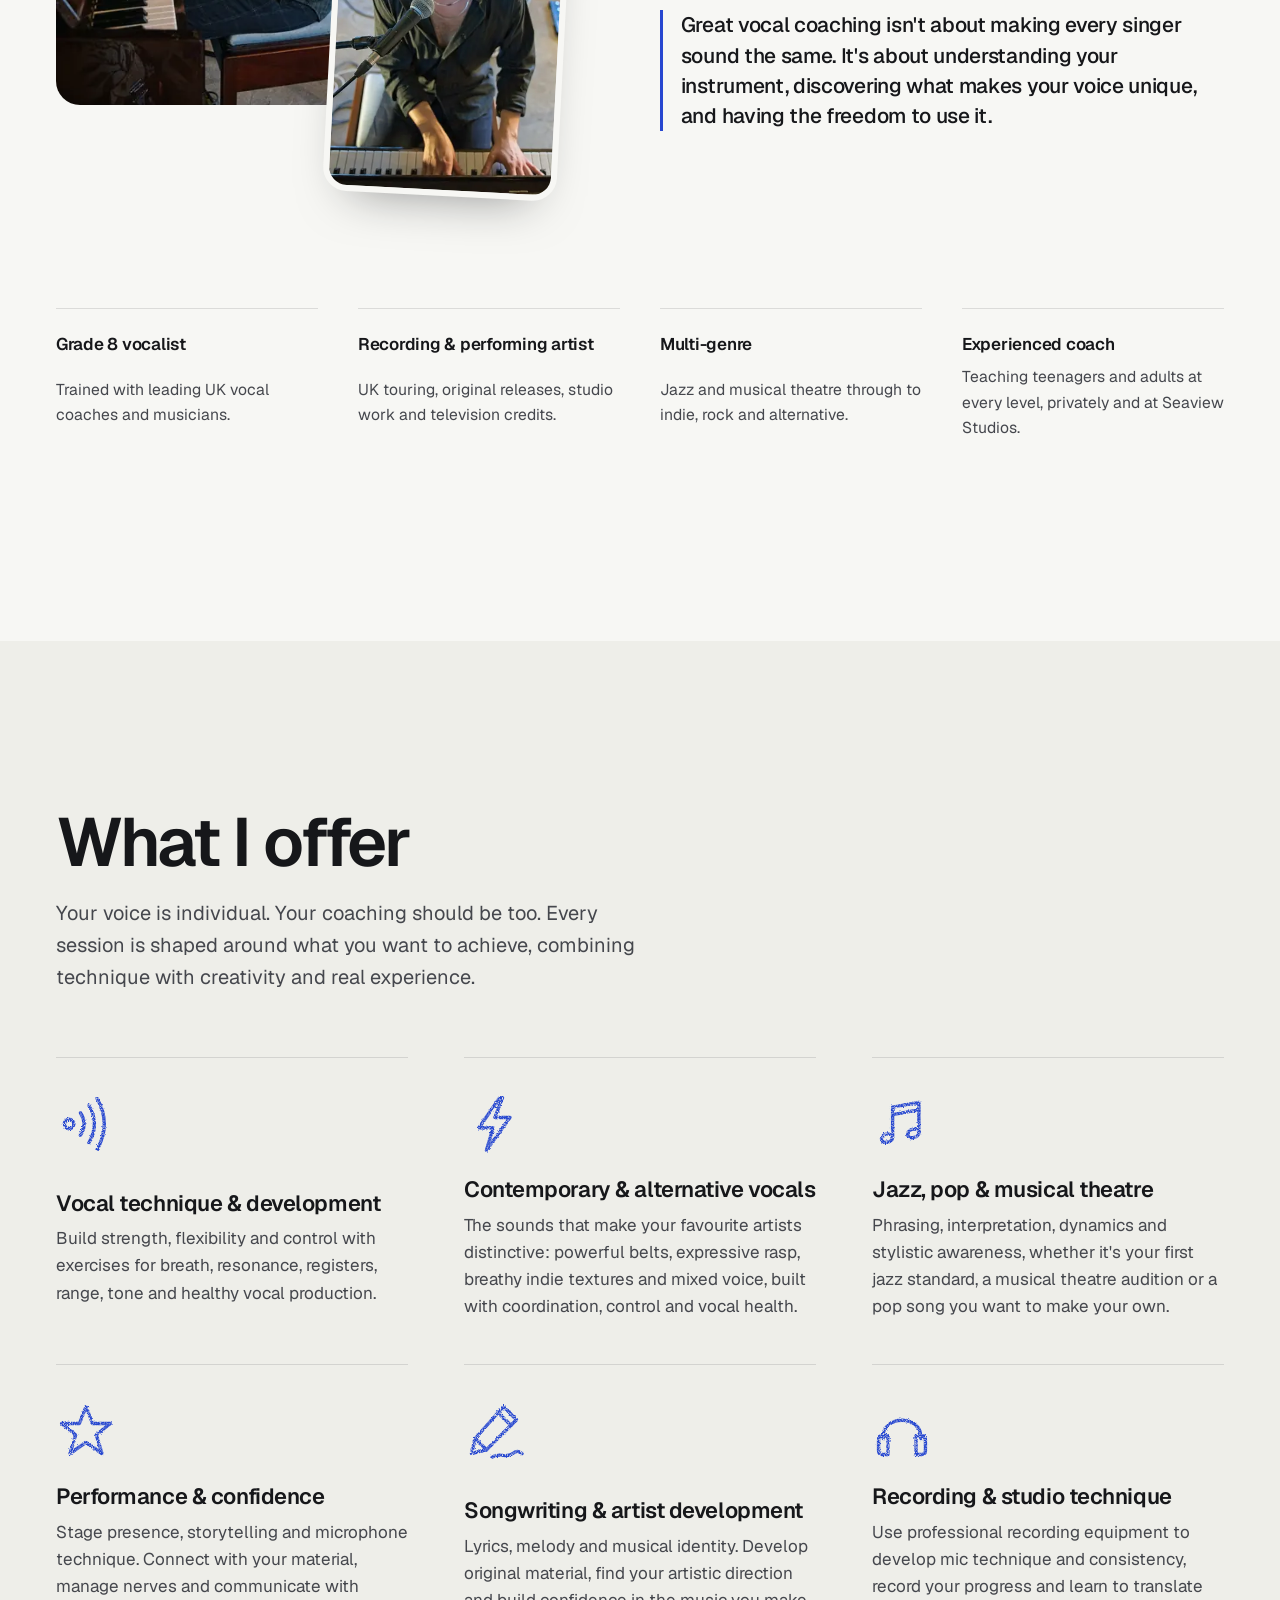
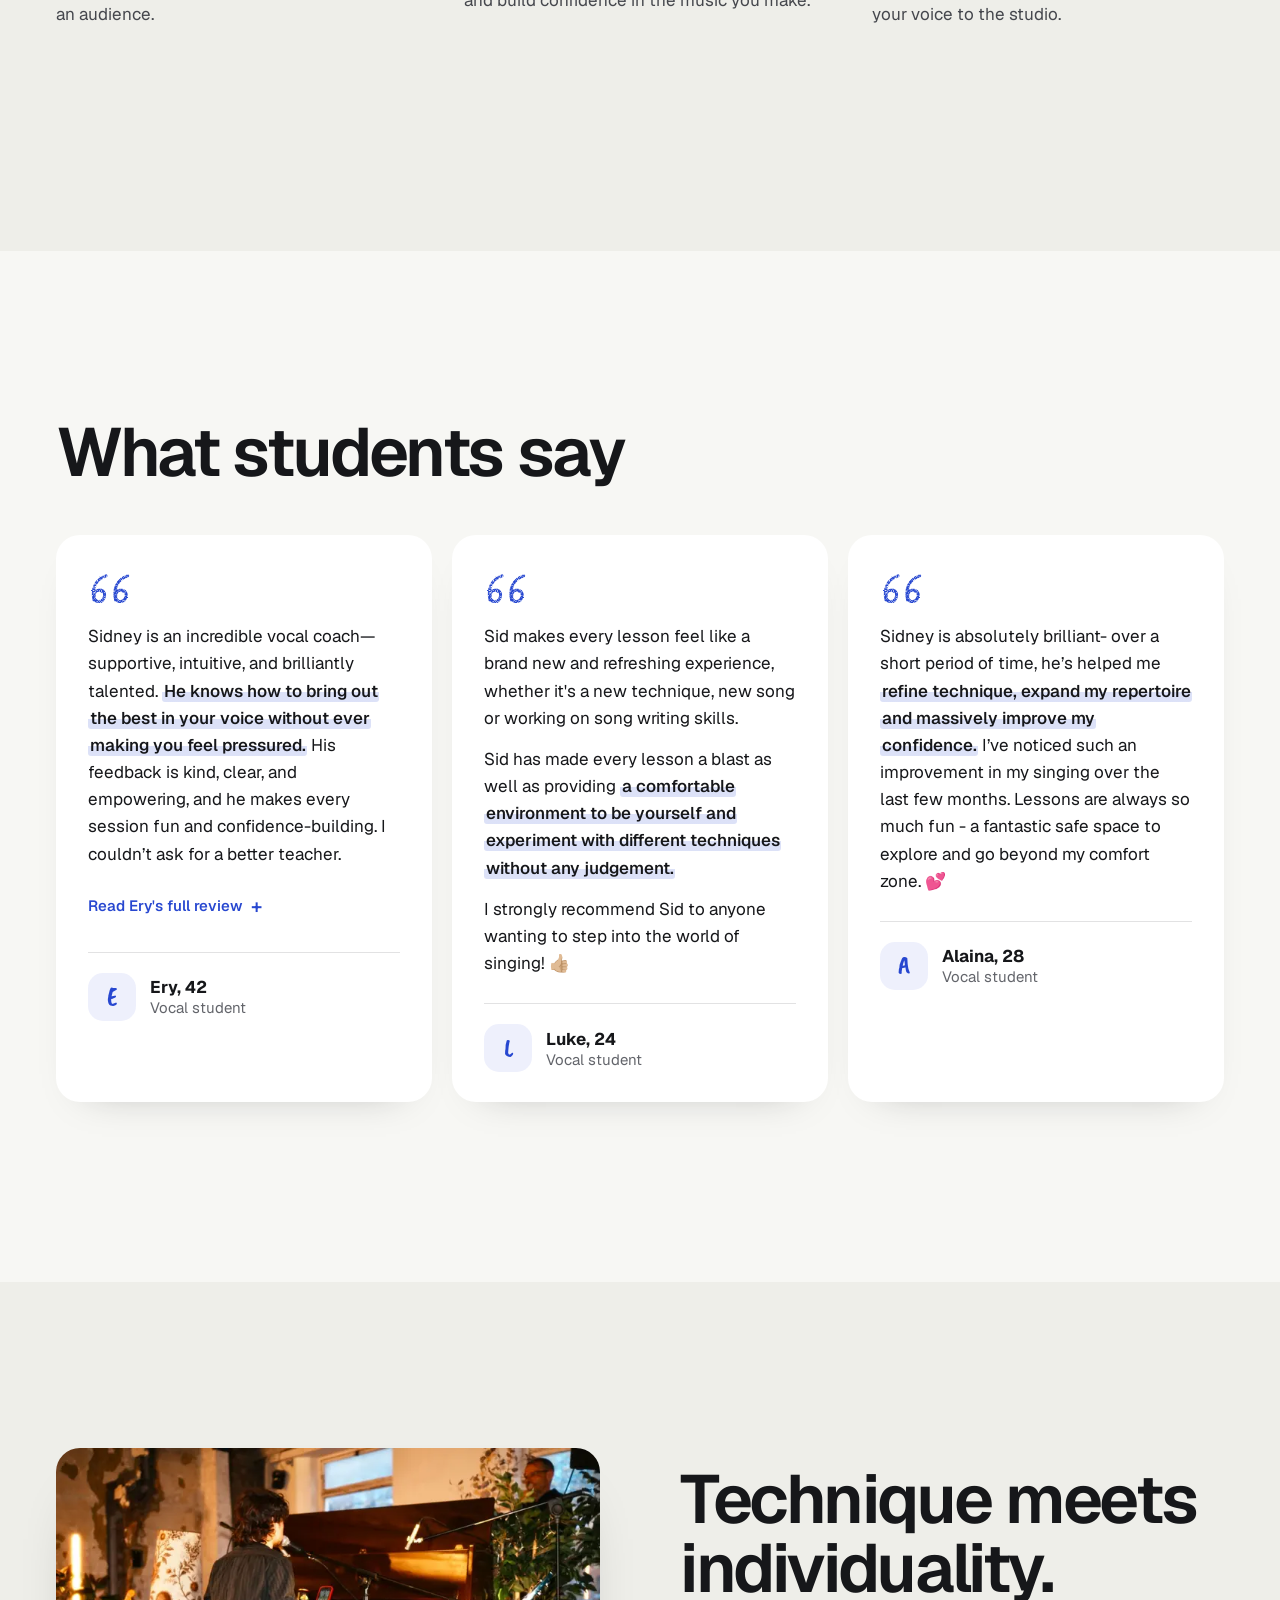
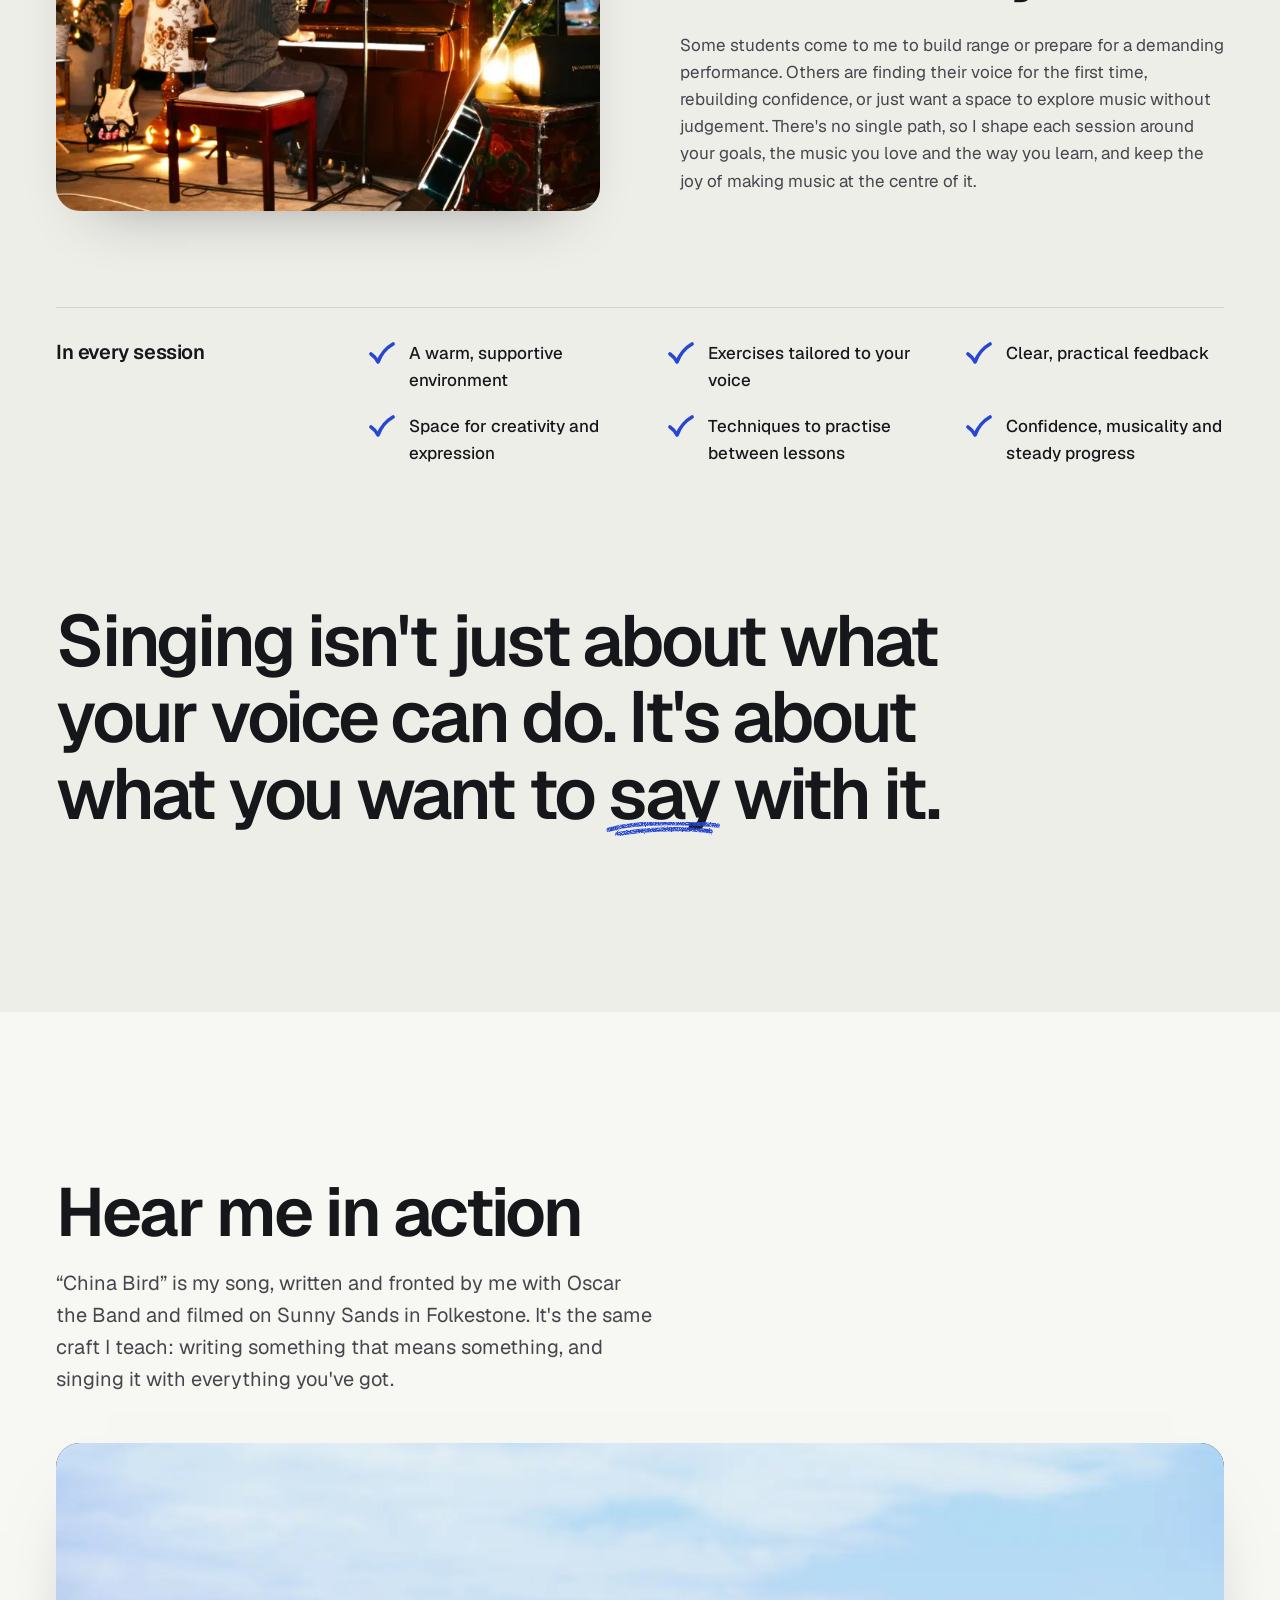
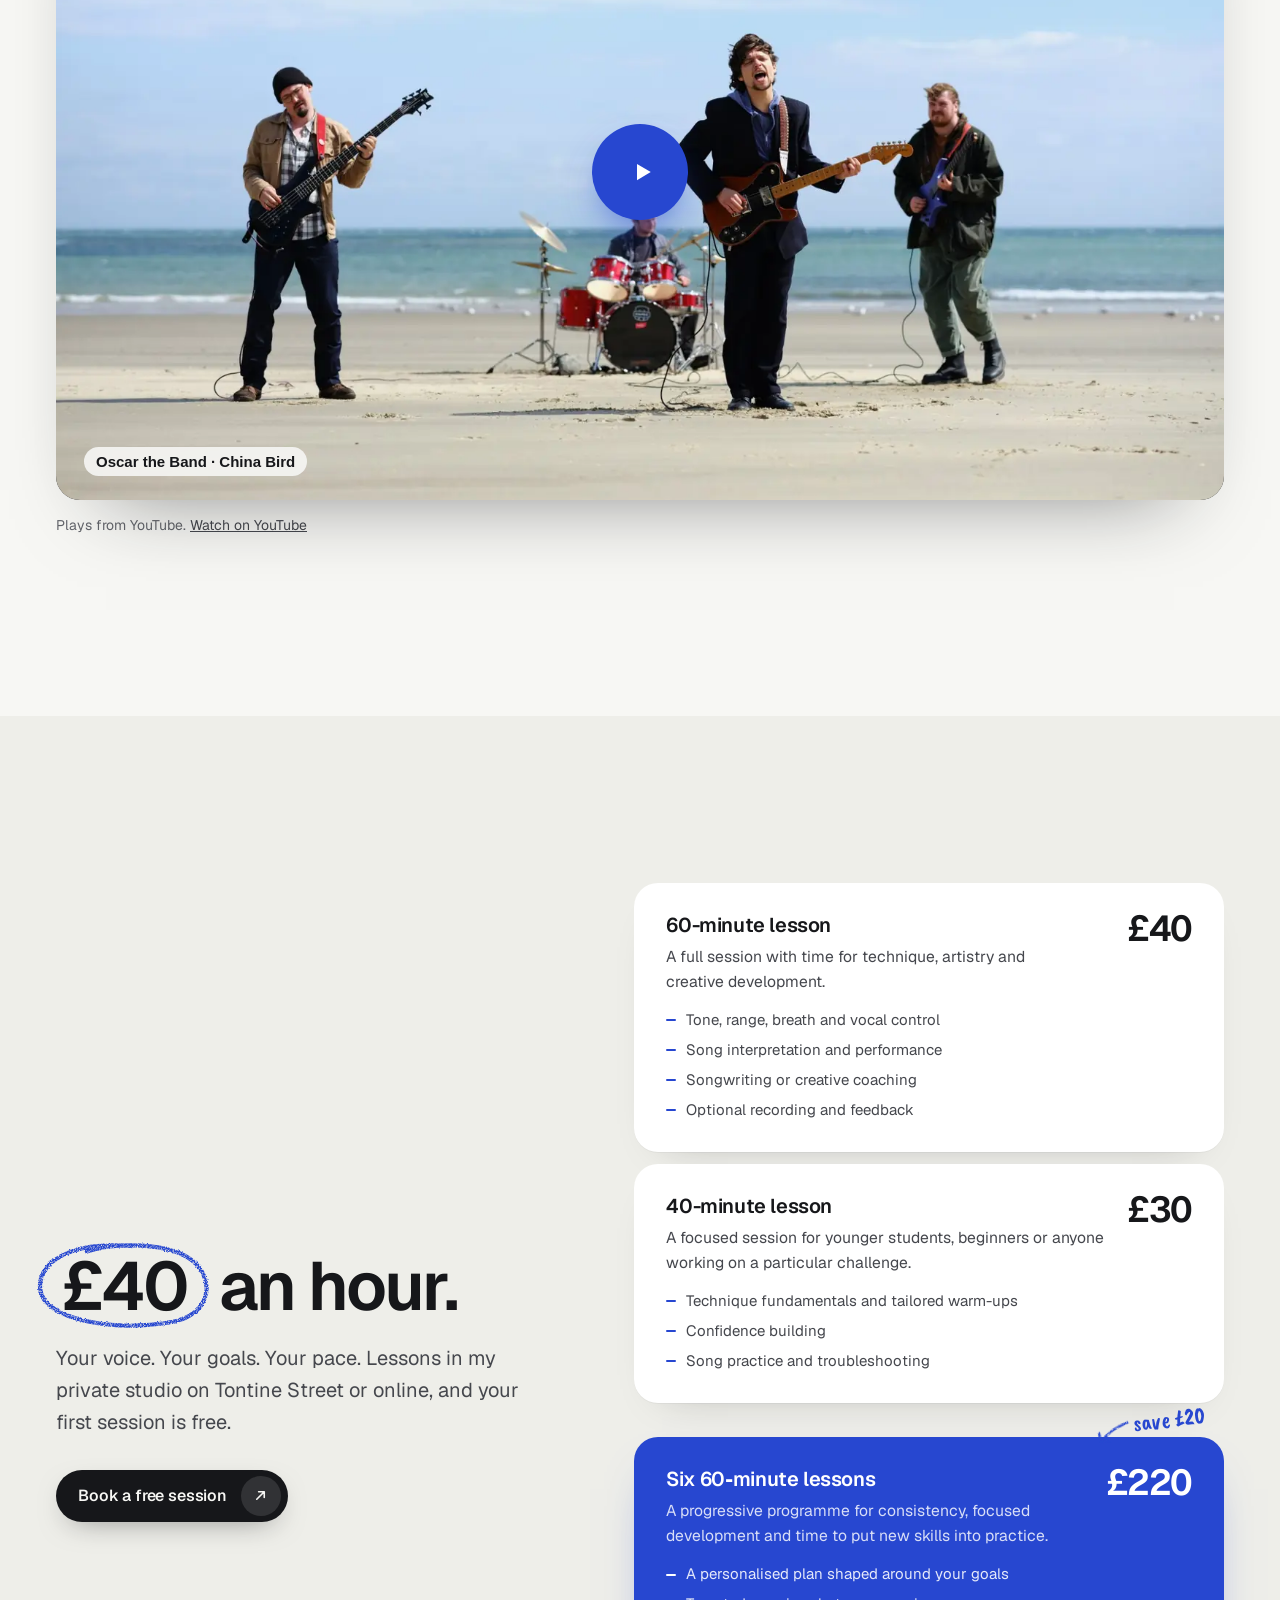
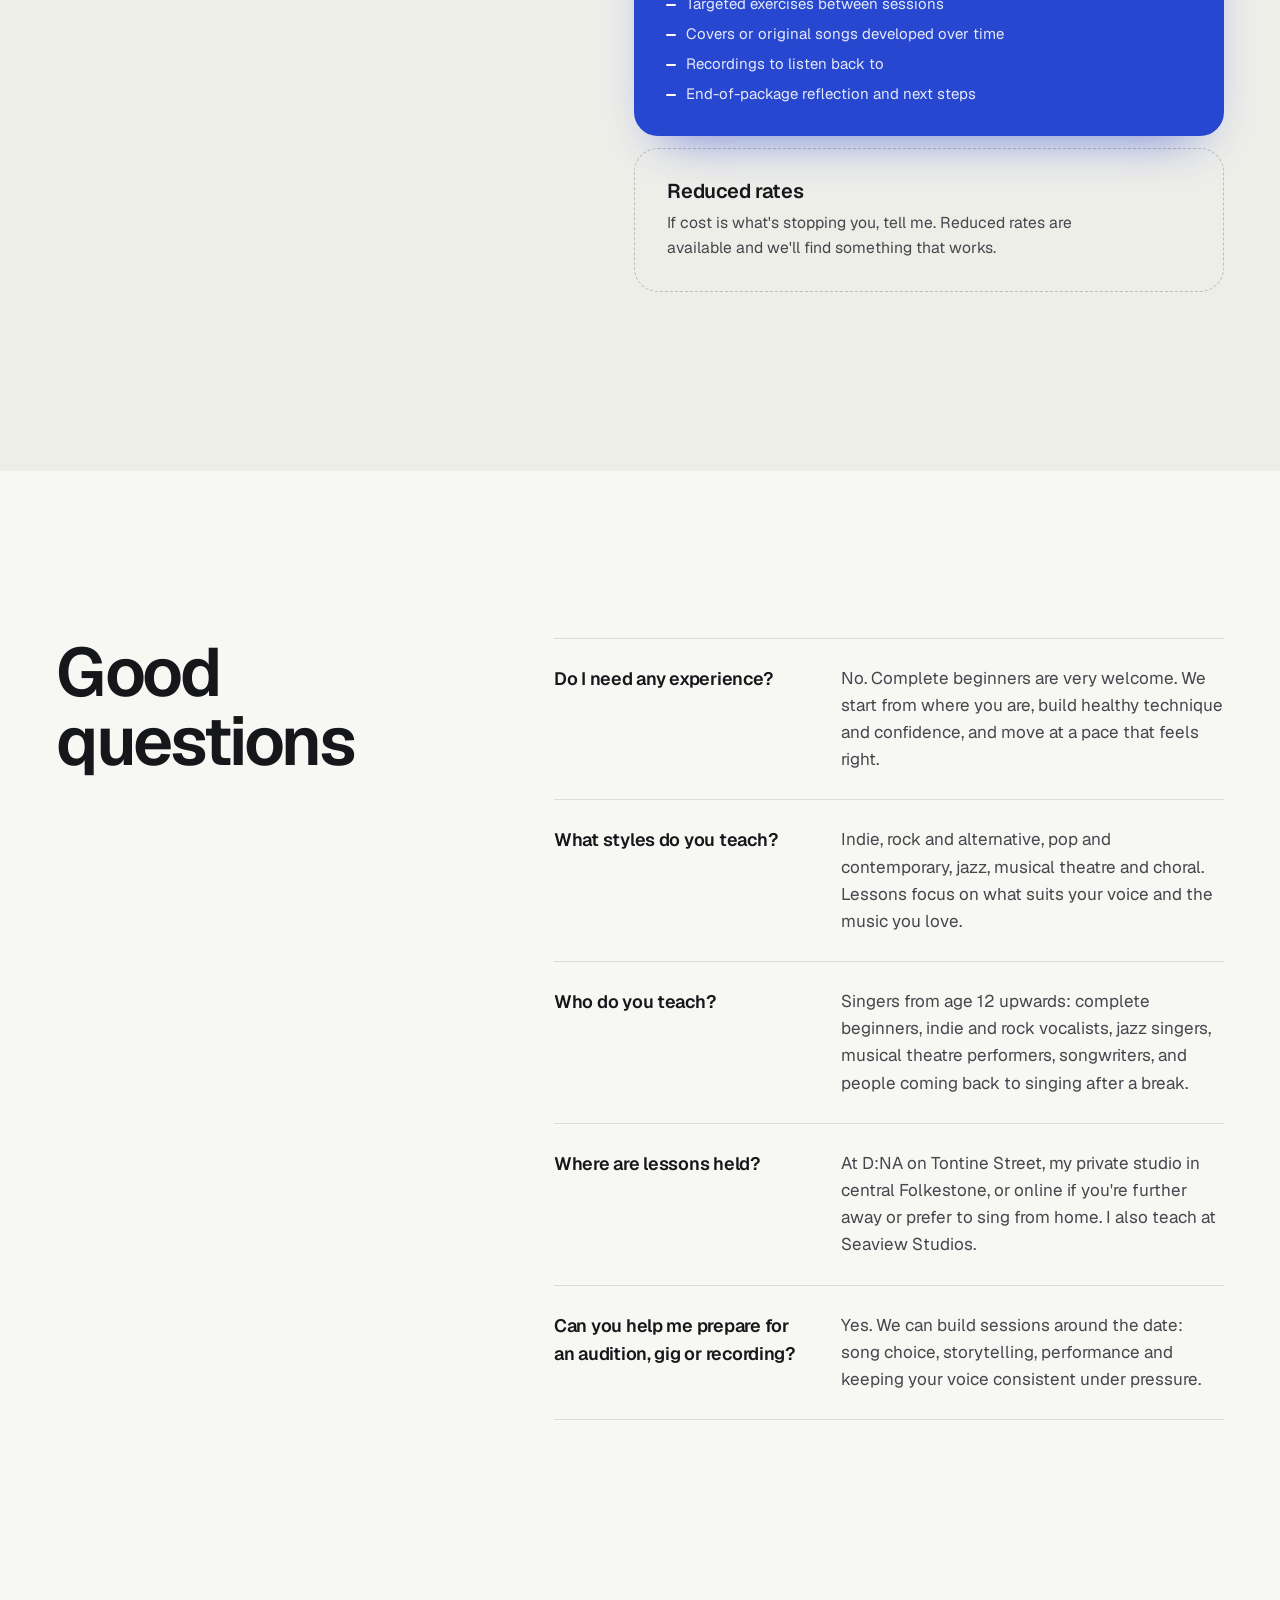
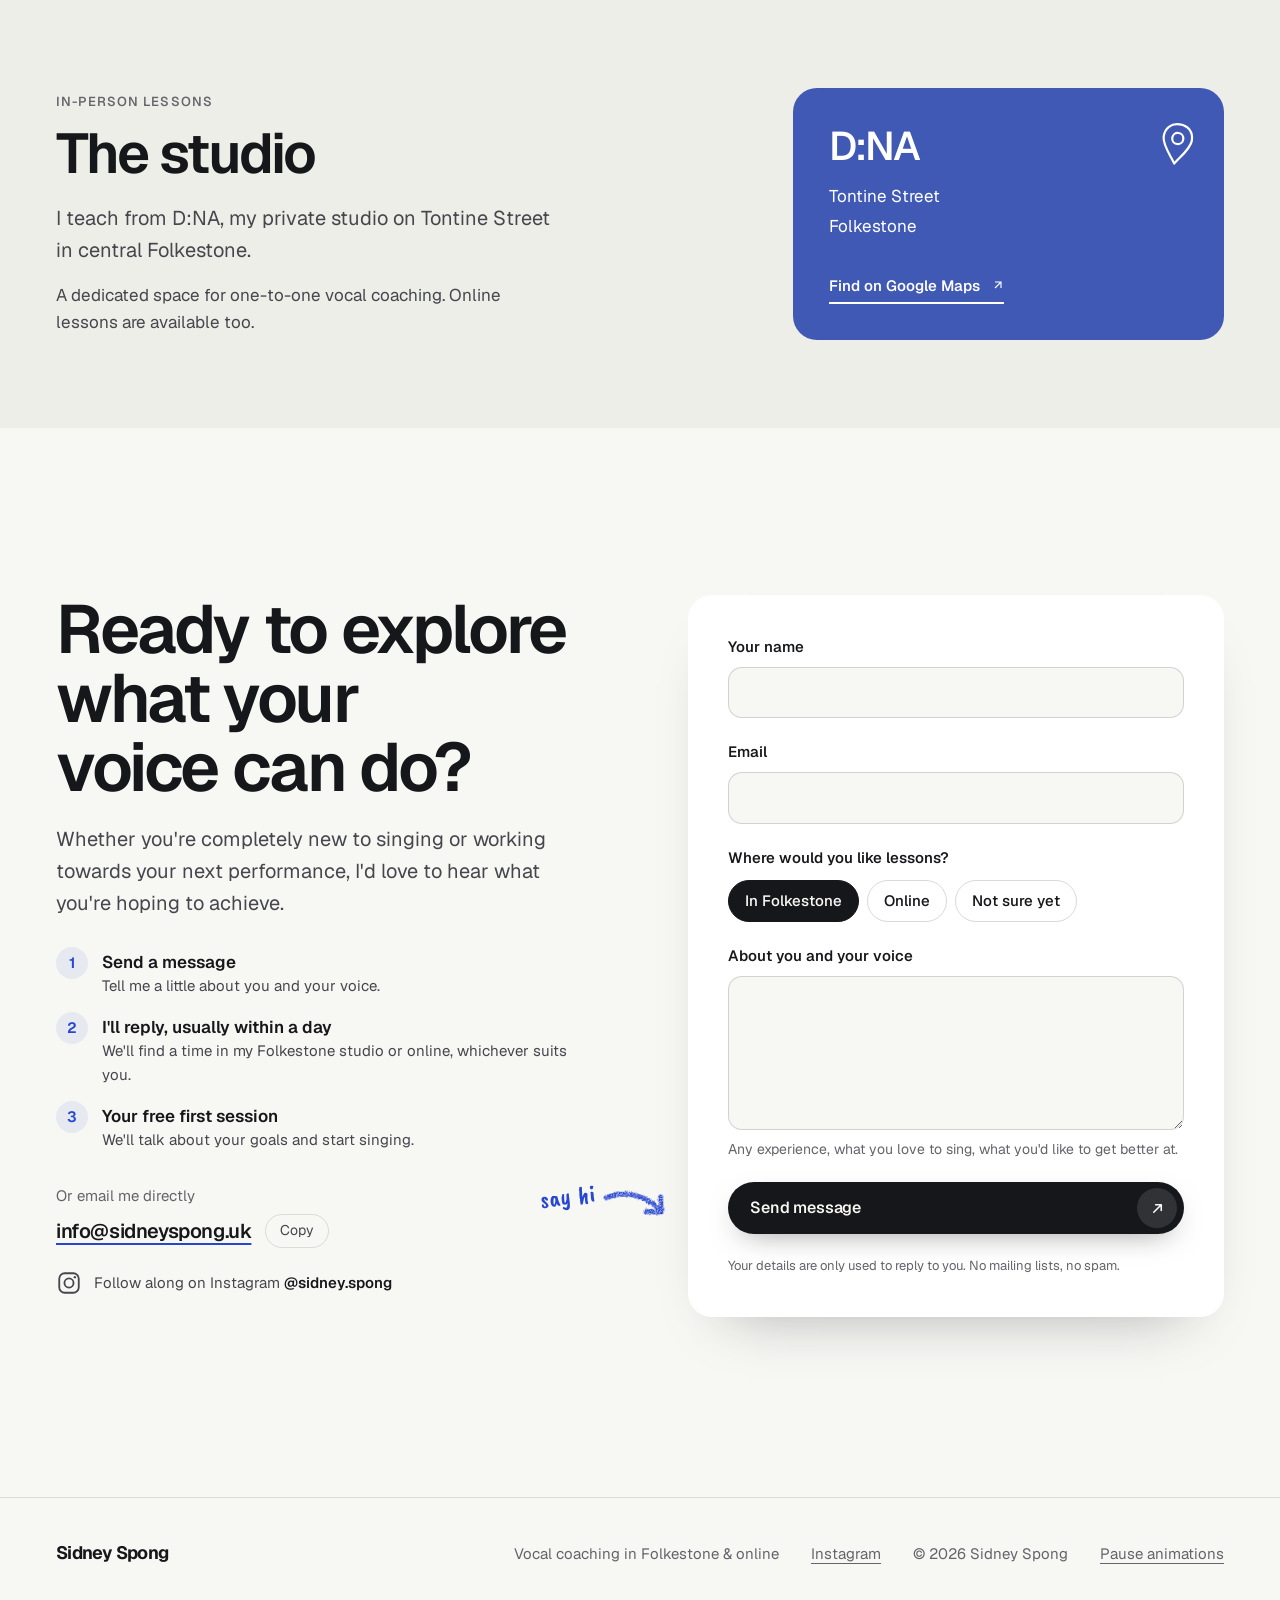
==== commit 0cec50e0: "Add D:NA studio location and refine contact spacing" ====
--- a/index.html
+++ b/index.html
@@ -19,7 +19,7 @@
 
   <link rel="icon" href="assets/images/favicon.svg" type="image/svg+xml" />
   <link rel="preload" href="assets/fonts/geist-latin.woff2" as="font" type="font/woff2" crossorigin />
-  <link rel="stylesheet" href="assets/css/site.css?v=6" />
+  <link rel="stylesheet" href="assets/css/site.css?v=10" />
 
   <script type="application/ld+json">
   {
@@ -102,7 +102,7 @@
             <span class="line line-soft" data-reveal>Discover your sound.</span>
           </h1>
           <p class="hero-sub" data-reveal>
-            Personalised vocal coaching for singers, songwriters and performers of all abilities, in Folkestone and online. Your first session is free.
+            Personalised vocal coaching for singers, songwriters and performers of all abilities, from my private studio in central Folkestone or online. Your first session is free.
           </p>
           <div class="hero-ctas" data-reveal>
             <a href="#contact" class="btn btn-ink">
@@ -415,7 +415,7 @@
             </span>
             an hour.
           </h2>
-          <p class="lede" data-reveal>Your voice. Your goals. Your pace. Lessons in my Folkestone studio or online, and your first session is free.</p>
+          <p class="lede" data-reveal>Your voice. Your goals. Your pace. Lessons in my private studio on Tontine Street or online, and your first session is free.</p>
           <a href="#contact" class="btn btn-ink prices-cta" data-reveal>
             Book a free session
             <span class="btn-icon" aria-hidden="true"><svg viewBox="0 0 16 16"><path d="M4 12 12 4M6 4h6v6" /></svg></span>
@@ -496,13 +496,35 @@
           </div>
           <div data-reveal>
             <dt>Where are lessons held?</dt>
-            <dd>In my private studio in Folkestone, or online if you're further away or prefer to sing from home. I also teach at Seaview Studios.</dd>
+            <dd>At D:NA on Tontine Street, my private studio in central Folkestone, or online if you're further away or prefer to sing from home. I also teach at Seaview Studios.</dd>
           </div>
           <div data-reveal>
             <dt>Can you help me prepare for an audition, gig or recording?</dt>
             <dd>Yes. We can build sessions around the date: song choice, storytelling, performance and keeping your voice consistent under pressure.</dd>
           </div>
         </dl>
+      </div>
+    </section>
+
+    <!-- ================= STUDIO ================= -->
+    <section class="studio" id="studio" aria-labelledby="studio-heading">
+      <div class="container">
+        <div class="studio-grid">
+          <div class="studio-copy">
+            <p class="eyebrow">In-person lessons</p>
+            <h2 id="studio-heading">The studio</h2>
+            <p class="lede">I teach from D:NA, my private studio on Tontine Street in central Folkestone.</p>
+            <p class="studio-detail">A dedicated space for one-to-one vocal coaching. Online lessons are available too.</p>
+          </div>
+          <div class="studio-address">
+            <svg class="studio-pin" viewBox="0 0 48 60" fill="none" aria-hidden="true">
+              <path d="M24 55C20 48 6 34 6 23C6 12 13 5 24 5C35 5 42 12 42 23C42 34 28 48 24 55Z" />
+              <path d="M31 23C31 27 28 30 24 30C20 30 17 27 17 23C17 19 20 16 24 16C28 16 31 19 31 23Z" />
+            </svg>
+            <address><span class="studio-name">D:NA</span><span>Tontine Street</span><span>Folkestone</span></address>
+            <a class="text-link studio-map-link" href="https://www.google.com/maps/search/?api=1&amp;query=D%3ANA%2C%20Tontine%20Street%2C%20Folkestone" target="_blank" rel="noopener">Find on Google Maps <span aria-hidden="true"><svg width="12" height="12" viewBox="0 0 16 16" fill="none" stroke="currentColor" stroke-width="1.5"><path d="M4 12 12 4M4 4h8v8" /></svg></span><span class="sr-only"> (opens in a new tab)</span></a>
+          </div>
+        </div>
       </div>
     </section>
 
--- a/assets/css/site.css
+++ b/assets/css/site.css
@@ -762,6 +762,25 @@
   .faq-list dd { margin: 0; }
 }
 
+/* ---------- Studio ---------- */
+.studio { position: relative; z-index: 2; background: var(--paper-2); }
+.studio-grid { display: grid; gap: 36px; padding-block: clamp(48px, 7vw, 88px); }
+.studio-copy h2 { margin-top: 12px; font-size: clamp(2.35rem, 6vw, 3.5rem); }
+.studio-copy .lede { max-width: 39ch; }
+.studio-detail { margin-top: 16px; max-width: 43ch; color: var(--ink-2); }
+.studio-address { position: relative; padding: 32px; border-radius: var(--r-lg); background: #4059b5; color: #fff; }
+.studio-address address { display: grid; gap: 3px; padding-right: 48px; font-style: normal; color: #fff; }
+.studio-name { margin-bottom: 12px; font-size: 2.5rem; font-weight: 550; letter-spacing: -0.05em; line-height: 1.1; color: inherit; }
+.studio-pin { position: absolute; top: 32px; right: 28px; width: 38px; height: 48px; stroke: currentColor; stroke-width: 2.8; stroke-linecap: round; stroke-linejoin: round; transform: rotate(8deg); }
+.studio-map-link { display: inline-block; margin-top: 28px; font-size: 0.9375rem; color: #fff; background-image: linear-gradient(#fff, #fff); }
+.studio-map-link:hover { color: #fff; }
+.studio-map-link:focus-visible { outline-color: #fff; }
+.studio-map-link > span[aria-hidden] { margin-left: 8px; color: inherit; }
+@media (min-width: 760px) {
+  .studio-grid { grid-template-columns: 1.2fr 0.8fr; gap: clamp(40px, 7vw, 96px); align-items: center; }
+  .studio-address { padding: 36px; }
+}
+
 /* ---------- Contact ---------- */
 .contact-grid { display: grid; gap: 48px; }
 .contact-copy { position: relative; }
@@ -881,7 +900,7 @@
   .contact-note {
     display: block;
     position: absolute;
-    right: calc(100% + 108px);
+    right: calc(100% + 132px);
     top: 50%;
     transform: translateY(-95%) rotate(-6deg);
     white-space: nowrap;
